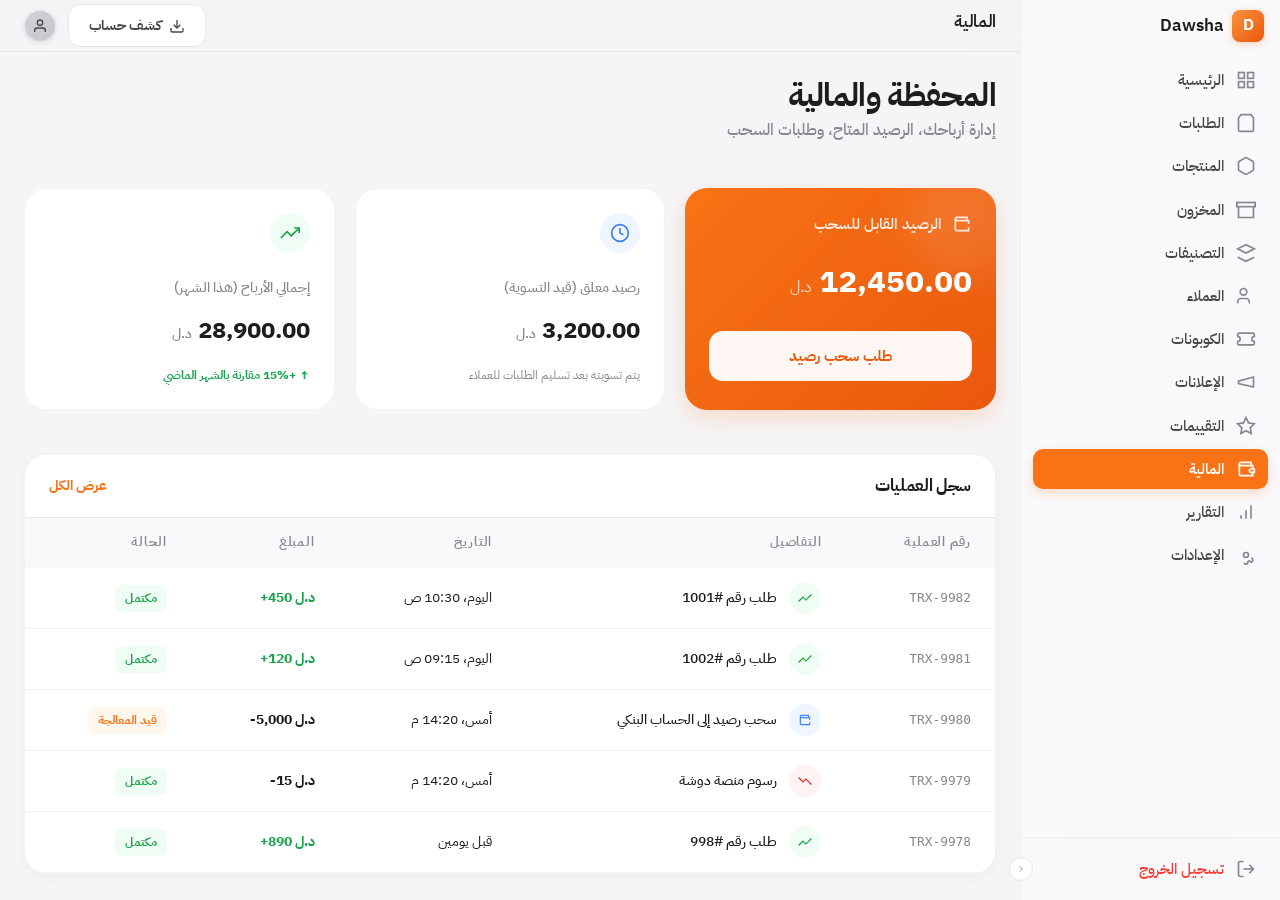
==== public/dashbord/financials.html @ c829930f "AA" ====
<!DOCTYPE html>
<html lang="ar" dir="rtl">
<head>
  <meta charset="utf-8" /><meta name="viewport" content="width=device-width, initial-scale=1" />
  <title>دوشة | المالية</title>
  <link rel="preconnect" href="https://fonts.googleapis.com" />
  <link rel="preconnect" href="https://fonts.gstatic.com" crossorigin />
  <link href="https://fonts.googleapis.com/css2?family=IBM+Plex+Sans+Arabic:wght@400;500;600;700;900&display=swap" rel="stylesheet" />
  <link rel="stylesheet" href="style.css" />
</head>
<body class="dashboard-body">
<div class="app-layout">
  <aside class="sidebar" id="sidebar">
    <div class="sidebar-header"><div class="sidebar-logo">D</div><span class="sidebar-brand">Dawsha</span></div>
    <nav class="sidebar-nav">
      <a href="index.html" class="nav-item" data-page="index.html"><svg viewBox="0 0 24 24" width="20" height="20" stroke="currentColor" stroke-width="2" fill="none"><rect x="3" y="3" width="7" height="7"></rect><rect x="14" y="3" width="7" height="7"></rect><rect x="14" y="14" width="7" height="7"></rect><rect x="3" y="14" width="7" height="7"></rect></svg><span class="nav-label">الرئيسية</span></a>
      <a href="orders.html" class="nav-item" data-page="orders.html"><svg viewBox="0 0 24 24" width="20" height="20" stroke="currentColor" stroke-width="2" fill="none"><path d="M6 2 3 6v14a2 2 0 0 0 2 2h14a2 2 0 0 0 2-2V6l-3-4Z"></path></svg><span class="nav-label">الطلبات</span></a>
      <a href="products.html" class="nav-item" data-page="products.html"><svg viewBox="0 0 24 24" width="20" height="20" stroke="currentColor" stroke-width="2" fill="none"><path d="M21 8a2 2 0 0 0-1-1.73l-7-4a2 2 0 0 0-2 0l-7 4A2 2 0 0 0 3 8v8a2 2 0 0 0 1 1.73l7 4a2 2 0 0 0 2 0l7-4A2 2 0 0 0 21 16Z"></path></svg><span class="nav-label">المنتجات</span></a>
      <a href="inventory.html" class="nav-item" data-page="inventory.html"><svg viewBox="0 0 24 24" width="20" height="20" stroke="currentColor" stroke-width="2" fill="none"><polyline points="21 8 21 21 3 21 3 8"></polyline><rect x="1" y="3" width="22" height="5"></rect></svg><span class="nav-label">المخزون</span></a>
      <a href="categories.html" class="nav-item" data-page="categories.html"><svg viewBox="0 0 24 24" width="20" height="20" stroke="currentColor" stroke-width="2" fill="none"><polygon points="12 2 2 7 12 12 22 7 12 2"></polygon><polyline points="2 17 12 22 22 17"></polyline></svg><span class="nav-label">التصنيفات</span></a>
      <a href="customers.html" class="nav-item" data-page="customers.html"><svg viewBox="0 0 24 24" width="20" height="20" stroke="currentColor" stroke-width="2" fill="none"><path d="M16 21v-2a4 4 0 0 0-4-4H6a4 4 0 0 0-4 4v2"></path><circle cx="9" cy="7" r="4"></circle></svg><span class="nav-label">العملاء</span></a>
      <a href="coupons.html" class="nav-item" data-page="coupons.html"><svg viewBox="0 0 24 24" width="20" height="20" stroke="currentColor" stroke-width="2" fill="none"><path d="M2 9a3 3 0 0 1 0 6v2a2 2 0 0 0 2 2h16a2 2 0 0 0 2-2v-2a3 3 0 0 1 0-6V7a2 2 0 0 0-2-2H4a2 2 0 0 0-2 2Z"></path></svg><span class="nav-label">الكوبونات</span></a>
      <a href="ads.html" class="nav-item" data-page="ads.html"><svg viewBox="0 0 24 24" width="20" height="20" stroke="currentColor" stroke-width="2" fill="none"><path d="m3 11 18-5v12L3 14v-3z"></path></svg><span class="nav-label">الإعلانات</span></a>
      <a href="reviews.html" class="nav-item" data-page="reviews.html"><svg viewBox="0 0 24 24" width="20" height="20" stroke="currentColor" stroke-width="2" fill="none"><polygon points="12 2 15.09 8.26 22 9.27 17 14.14 18.18 21.02 12 17.77 5.82 21.02 7 14.14 2 9.27 8.91 8.26 12 2"></polygon></svg><span class="nav-label">التقييمات</span></a>
      <a href="financials.html" class="nav-item" data-page="financials.html"><svg viewBox="0 0 24 24" width="20" height="20" stroke="currentColor" stroke-width="2" fill="none"><path d="M20 12V8H6a2 2 0 0 1-2-2c0-1.1.9-2 2-2h12v4"></path><path d="M4 6v12c0 1.1.9 2 2 2h14v-4"></path><path d="M18 12a2 2 0 0 0-2 2c0 1.1.9 2 2 2h4v-4Z"></path></svg><span class="nav-label">المالية</span></a>
      <a href="reports.html" class="nav-item" data-page="reports.html"><svg viewBox="0 0 24 24" width="20" height="20" stroke="currentColor" stroke-width="2" fill="none"><line x1="12" y1="20" x2="12" y2="10"></line><line x1="18" y1="20" x2="18" y2="4"></line><line x1="6" y1="20" x2="6" y2="16"></line></svg><span class="nav-label">التقارير</span></a>
      <a href="settings.html" class="nav-item" data-page="settings.html"><svg viewBox="0 0 24 24" width="20" height="20" stroke="currentColor" stroke-width="2" fill="none"><circle cx="12" cy="12" r="3"></circle><path d="M19.4 15a1.65 1.65 0 0 0 .33 1.82l.06.06a2 2 0 0 1-2.83 2.83l-.06-.06a1.65 1.65 0 0 0-1.82-.33 1.65 1.65 0 0 0-1 1.51V21a2 2 0 0 1-4 0"></path></svg><span class="nav-label">الإعدادات</span></a>
    </nav>
    <div class="sidebar-footer">
      <button class="nav-item" id="logout-btn" style="color:var(--red)"><svg viewBox="0 0 24 24" width="20" height="20" stroke="currentColor" stroke-width="2" fill="none"><path d="M9 21H5a2 2 0 0 1-2-2V5a2 2 0 0 1 2-2h4"></path><polyline points="16 17 21 12 16 7"></polyline><line x1="21" y1="12" x2="9" y2="12"></line></svg><span class="nav-label">تسجيل الخروج</span></button>
      <button class="sidebar-toggle-btn" id="sidebar-toggle"><svg viewBox="0 0 24 24" width="14" height="14" stroke="currentColor" stroke-width="2" fill="none"><path d="m9 18 6-6-6-6"></path></svg></button>
    </div>
  </aside>
  <main class="main-area" id="main-area">
    <header class="toolbar">
      <h2 class="toolbar-title" id="toolbar-title">المالية</h2>
      <div class="toolbar-actions">
        <button class="btn btn-ghost" style="font-size:0.875rem">
          <svg viewBox="0 0 24 24" width="16" height="16" stroke="currentColor" stroke-width="2" fill="none"><path d="M21 15v4a2 2 0 0 1-2 2H5a2 2 0 0 1-2-2v-4"></path><polyline points="7 10 12 15 17 10"></polyline><line x1="12" y1="15" x2="12" y2="3"></line></svg>
          كشف حساب
        </button>
        <div class="user-avatar"><svg viewBox="0 0 24 24" width="16" height="16" stroke="currentColor" stroke-width="2" fill="none"><path d="M20 21v-2a4 4 0 0 0-4-4H8a4 4 0 0 0-4 4v2"></path><circle cx="12" cy="7" r="4"></circle></svg></div>
      </div>
    </header>
    <div class="content-scroll"><div class="content">
      <div class="view active" id="financials-view">
        <div class="page-hdr"><div><h1>المحفظة والمالية</h1><p>إدارة أرباحك، الرصيد المتاح، وطلبات السحب</p></div></div>

        <!-- Wallet Cards -->
        <div class="wallet-cards mt-6">
          <div class="wallet-main-card">
            <div style="display:flex;align-items:center;gap:0.625rem;margin-bottom:1.25rem;color:rgba(255,255,255,0.85);font-weight:600">
              <svg viewBox="0 0 24 24" width="20" height="20" stroke="currentColor" stroke-width="2" fill="none"><path d="M20 12V8H6a2 2 0 0 1-2-2c0-1.1.9-2 2-2h12v4"></path><path d="M4 6v12c0 1.1.9 2 2 2h14v-4"></path></svg>
              الرصيد القابل للسحب
            </div>
            <div style="font-size:2rem;font-weight:900;margin-bottom:1.5rem;position:relative;z-index:1">12,450.00 <span style="font-size:1rem;font-weight:400;opacity:0.75">د.ل</span></div>
            <button style="width:100%;background:rgba(255,255,255,0.95);color:#ea580c;border:none;border-radius:14px;padding:0.875rem;font-weight:700;font-size:0.9375rem;font-family:inherit;cursor:pointer;position:relative;z-index:1">طلب سحب رصيد</button>
          </div>

          <div class="wallet-mini-card">
            <div class="wallet-mini-icon blue"><svg viewBox="0 0 24 24" width="20" height="20" stroke="currentColor" stroke-width="2" fill="none"><circle cx="12" cy="12" r="10"></circle><polyline points="12 6 12 12 16 14"></polyline></svg></div>
            <div class="text-muted text-sm font-medium mt-4">رصيد معلق (قيد التسوية)</div>
            <div style="font-size:1.5rem;font-weight:700;margin-top:0.25rem">3,200.00 <span class="text-sm text-muted font-medium">د.ل</span></div>
            <div class="text-xs text-muted mt-2">يتم تسويته بعد تسليم الطلبات للعملاء</div>
          </div>

          <div class="wallet-mini-card">
            <div class="wallet-mini-icon green"><svg viewBox="0 0 24 24" width="20" height="20" stroke="currentColor" stroke-width="2" fill="none"><polyline points="23 6 13.5 15.5 8.5 10.5 1 18"></polyline><polyline points="17 6 23 6 23 12"></polyline></svg></div>
            <div class="text-muted text-sm font-medium mt-4">إجمالي الأرباح (هذا الشهر)</div>
            <div style="font-size:1.5rem;font-weight:700;margin-top:0.25rem">28,900.00 <span class="text-sm text-muted font-medium">د.ل</span></div>
            <div class="text-xs mt-2" style="color:#16a34a;font-weight:700">↑ +15% مقارنة بالشهر الماضي</div>
          </div>
        </div>

        <!-- Transaction Log -->
        <div class="glass-box no-p overflow-hidden mt-6">
          <div class="table-header-row">
            <h3 class="box-title" style="margin:0">سجل العمليات</h3>
            <a href="#" class="text-link">عرض الكل</a>
          </div>
          <table class="data-table">
            <thead><tr><th>رقم العملية</th><th>التفاصيل</th><th>التاريخ</th><th>المبلغ</th><th>الحالة</th></tr></thead>
            <tbody>
              <tr>
                <td><span style="font-family:monospace;font-size:0.8rem;color:var(--muted)">TRX-9982</span></td>
                <td><div style="display:flex;align-items:center;gap:0.75rem"><div style="width:32px;height:32px;border-radius:50%;background:#f0fdf4;color:#16a34a;display:flex;align-items:center;justify-content:center;flex-shrink:0"><svg viewBox="0 0 24 24" width="14" height="14" stroke="currentColor" stroke-width="2" fill="none"><polyline points="23 6 13.5 15.5 8.5 10.5 1 18"></polyline></svg></div><span class="font-medium">طلب رقم #1001</span></div></td>
                <td class="text-muted text-sm">اليوم، 10:30 ص</td>
                <td class="font-bold" style="color:#16a34a" dir="ltr">+450 د.ل</td>
                <td><span class="status-pill status-completed">مكتمل</span></td>
              </tr>
              <tr>
                <td><span style="font-family:monospace;font-size:0.8rem;color:var(--muted)">TRX-9981</span></td>
                <td><div style="display:flex;align-items:center;gap:0.75rem"><div style="width:32px;height:32px;border-radius:50%;background:#f0fdf4;color:#16a34a;display:flex;align-items:center;justify-content:center;flex-shrink:0"><svg viewBox="0 0 24 24" width="14" height="14" stroke="currentColor" stroke-width="2" fill="none"><polyline points="23 6 13.5 15.5 8.5 10.5 1 18"></polyline></svg></div><span class="font-medium">طلب رقم #1002</span></div></td>
                <td class="text-muted text-sm">اليوم، 09:15 ص</td>
                <td class="font-bold" style="color:#16a34a" dir="ltr">+120 د.ل</td>
                <td><span class="status-pill status-completed">مكتمل</span></td>
              </tr>
              <tr>
                <td><span style="font-family:monospace;font-size:0.8rem;color:var(--muted)">TRX-9980</span></td>
                <td><div style="display:flex;align-items:center;gap:0.75rem"><div style="width:32px;height:32px;border-radius:50%;background:#eff6ff;color:#3b82f6;display:flex;align-items:center;justify-content:center;flex-shrink:0"><svg viewBox="0 0 24 24" width="14" height="14" stroke="currentColor" stroke-width="2" fill="none"><path d="M20 12V8H6a2 2 0 0 1-2-2c0-1.1.9-2 2-2h12v4"></path><path d="M4 6v12c0 1.1.9 2 2 2h14v-4"></path></svg></div><span class="font-medium">سحب رصيد إلى الحساب البنكي</span></div></td>
                <td class="text-muted text-sm">أمس، 14:20 م</td>
                <td class="font-bold" dir="ltr">-5,000 د.ل</td>
                <td><span class="status-pill status-active">قيد المعالجة</span></td>
              </tr>
              <tr>
                <td><span style="font-family:monospace;font-size:0.8rem;color:var(--muted)">TRX-9979</span></td>
                <td><div style="display:flex;align-items:center;gap:0.75rem"><div style="width:32px;height:32px;border-radius:50%;background:#fef2f2;color:#dc2626;display:flex;align-items:center;justify-content:center;flex-shrink:0"><svg viewBox="0 0 24 24" width="14" height="14" stroke="currentColor" stroke-width="2" fill="none"><polyline points="23 18 13.5 8.5 8.5 13.5 1 6"></polyline></svg></div><span class="font-medium">رسوم منصة دوشة</span></div></td>
                <td class="text-muted text-sm">أمس، 14:20 م</td>
                <td class="font-bold" dir="ltr">-15 د.ل</td>
                <td><span class="status-pill status-completed">مكتمل</span></td>
              </tr>
              <tr>
                <td><span style="font-family:monospace;font-size:0.8rem;color:var(--muted)">TRX-9978</span></td>
                <td><div style="display:flex;align-items:center;gap:0.75rem"><div style="width:32px;height:32px;border-radius:50%;background:#f0fdf4;color:#16a34a;display:flex;align-items:center;justify-content:center;flex-shrink:0"><svg viewBox="0 0 24 24" width="14" height="14" stroke="currentColor" stroke-width="2" fill="none"><polyline points="23 6 13.5 15.5 8.5 10.5 1 18"></polyline></svg></div><span class="font-medium">طلب رقم #998</span></div></td>
                <td class="text-muted text-sm">قبل يومين</td>
                <td class="font-bold" style="color:#16a34a" dir="ltr">+890 د.ل</td>
                <td><span class="status-pill status-completed">مكتمل</span></td>
              </tr>
            </tbody>
          </table>
        </div>
      </div>
    </div></div>
  </main>
</div>
<script src="script.js"></script>
</body>
</html>
---- public/dashbord/style.css ----
/* ==========================================================================
   Dawsha Dashboard — Unified Stylesheet
   Exact translation of the original TSX/Tailwind design into plain CSS.
   RTL-first (Arabic), IBM Plex Sans Arabic.
   ========================================================================== */

/* --------------------------------------------------------------------------
   CSS Variables — Brand Tokens
   -------------------------------------------------------------------------- */
:root {
  --bg: #F5F5F7;
  --surface: #FFFFFF;
  --text: #1D1D1F;
  --muted: #86868B;
  --sub: #48484A;
  --border: rgba(0, 0, 0, 0.05);
  --border-gray: #E5E5EA;
  --accent: #F97316;
  --accent-h: #EA580C;
  --accent-light: rgba(249, 115, 22, 0.10);
  --green: #34C759;
  --green-light: rgba(52, 199, 89, 0.12);
  --red: #FF3B30;
  --red-light: rgba(255, 59, 48, 0.10);
  --blue: #007AFF;
  --blue-light: rgba(0, 122, 255, 0.08);
  --purple: #AF52DE;
  --purple-light: rgba(175, 82, 222, 0.08);
  --sidebar-w: 260px;
  --sidebar-col: 70px;
  --header-h: 52px;
  --font: "IBM Plex Sans Arabic", -apple-system, BlinkMacSystemFont, "Segoe UI", sans-serif;
}

/* --------------------------------------------------------------------------
   Reset
   -------------------------------------------------------------------------- */
*,
*::before,
*::after {
  box-sizing: border-box;
}

html {
  scroll-behavior: smooth;
}

body {
  margin: 0;
  font-family: var(--font);
  font-size: 15px;
  line-height: 1.6;
  color: var(--text);
  background: var(--bg);
  -webkit-font-smoothing: antialiased;
  direction: rtl;
}

a {
  color: var(--accent);
  text-decoration: none;
}

a:hover {
  text-decoration: underline;
}

button {
  cursor: pointer;
  font-family: inherit;
}

img {
  max-width: 100%;
  height: auto;
  display: block;
}

h1,
h2,
h3 {
  letter-spacing: -0.02em;
  margin: 0 0 0.4rem;
  line-height: 1.2;
}

p {
  margin: 0 0 0.75rem;
}

/* --------------------------------------------------------------------------
   App Shell
   -------------------------------------------------------------------------- */
.app {
  display: flex;
  height: 100vh;
  overflow: hidden;
}

/* --------------------------------------------------------------------------
   Sidebar
   -------------------------------------------------------------------------- */
.sidebar {
  position: fixed;
  top: 0;
  right: 0;
  bottom: 0;
  width: var(--sidebar-w);
  z-index: 50;
  display: flex;
  flex-direction: column;
  background: rgba(251, 251, 253, 0.82);
  backdrop-filter: blur(20px);
  -webkit-backdrop-filter: blur(20px);
  border-left: 1px solid var(--border);
  transition: width 0.3s cubic-bezier(0.25, 1, 0.5, 1);
}

.sidebar.collapsed {
  width: var(--sidebar-col);
}

/* Sidebar header */
.sidebar-header {
  height: var(--header-h);
  display: flex;
  align-items: center;
  padding: 0 1rem;
  gap: 0.5rem;
  flex-shrink: 0;
}

.sidebar-logo {
  width: 32px;
  height: 32px;
  background: linear-gradient(135deg, #fb923c, #ea580c);
  border-radius: 8px;
  display: grid;
  place-items: center;
  color: #fff;
  font-weight: 700;
  font-size: 1rem;
  flex-shrink: 0;
  box-shadow: 0 2px 8px rgba(249, 115, 22, 0.3);
}

.sidebar-brand {
  font-size: 1.05rem;
  font-weight: 600;
  white-space: nowrap;
  overflow: hidden;
  transition: opacity 0.2s;
}

.sidebar.collapsed .sidebar-brand {
  opacity: 0;
  width: 0;
  pointer-events: none;
}

/* Nav */
.sidebar-nav {
  flex: 1;
  overflow-y: auto;
  padding: 0.5rem 0.75rem;
  display: flex;
  flex-direction: column;
  gap: 0.2rem;
}

.nav-item {
  display: flex;
  align-items: center;
  gap: 0.75rem;
  padding: 0.5rem 0.75rem;
  border-radius: 10px;
  border: none;
  background: none;
  font-size: 0.9375rem;
  font-weight: 500;
  color: var(--sub);
  width: 100%;
  text-align: right;
  transition: background 0.12s, color 0.12s;
  white-space: nowrap;
  cursor: pointer;
}

.nav-item:hover {
  background: rgba(0, 0, 0, 0.05);
  color: var(--text);
}

.nav-item.active {
  background: var(--accent);
  color: #fff;
  box-shadow: 0 4px 12px rgba(249, 115, 22, 0.25);
}

.nav-item svg {
  flex-shrink: 0;
  width: 20px;
  height: 20px;
  color: var(--muted);
}

.nav-item:hover:not(.active) svg {
  color: var(--text);
}

.nav-item.active svg {
  color: #fff;
}

.nav-label {
  overflow: hidden;
  transition: opacity 0.2s;
}

.sidebar.collapsed .nav-label {
  opacity: 0;
  width: 0;
}

/* Sidebar footer */
.sidebar-footer {
  padding: 0.75rem;
  border-top: 1px solid var(--border);
  position: relative;
}

.sidebar-logout {
  display: flex;
  align-items: center;
  gap: 0.75rem;
  padding: 0.5rem 0.75rem;
  border-radius: 10px;
  border: none;
  background: none;
  font-size: 0.9375rem;
  font-weight: 500;
  color: var(--red);
  width: 100%;
  text-align: right;
  transition: background 0.12s;
}

.sidebar-logout:hover {
  background: var(--red-light);
}

.sidebar-toggle {
  position: absolute;
  top: 50%;
  left: -12px;
  transform: translateY(-50%);
  width: 24px;
  height: 24px;
  background: var(--surface);
  border: 1px solid var(--border-gray);
  border-radius: 50%;
  display: flex;
  align-items: center;
  justify-content: center;
  color: var(--muted);
  z-index: 60;
  cursor: pointer;
  transition: color 0.12s;
}

.sidebar-toggle:hover {
  color: var(--text);
}

.sidebar-toggle svg {
  transition: transform 0.3s;
}

.sidebar.collapsed .sidebar-toggle svg {
  transform: rotate(180deg);
}

/* --------------------------------------------------------------------------
   Main area
   -------------------------------------------------------------------------- */
.main {
  flex: 1;
  display: flex;
  flex-direction: column;
  margin-right: var(--sidebar-w);
  height: 100vh;
  transition: margin-right 0.3s cubic-bezier(0.25, 1, 0.5, 1);
  overflow: hidden;
}

.main.collapsed {
  margin-right: var(--sidebar-col);
}

/* --------------------------------------------------------------------------
   Top Toolbar
   -------------------------------------------------------------------------- */
.toolbar {
  height: var(--header-h);
  display: flex;
  align-items: center;
  justify-content: space-between;
  padding: 0 1.5rem;
  background: rgba(245, 245, 247, 0.82);
  backdrop-filter: blur(20px);
  -webkit-backdrop-filter: blur(20px);
  border-bottom: 1px solid var(--border);
  flex-shrink: 0;
}

.toolbar-title {
  font-size: 1.0625rem;
  font-weight: 600;
}

.toolbar-actions {
  display: flex;
  align-items: center;
  gap: 0.75rem;
}

/* Search in toolbar */
.toolbar-search {
  position: relative;
  display: flex;
  align-items: center;
}

.toolbar-search svg {
  position: absolute;
  right: 0.6rem;
  color: var(--muted);
  pointer-events: none;
}

.toolbar-search input {
  width: 200px;
  height: 32px;
  padding: 0 2rem 0 0.75rem;
  background: #E5E5EA;
  border: none;
  border-radius: 8px;
  font-size: 0.8125rem;
  font-family: var(--font);
  color: var(--text);
  outline: none;
  transition: background 0.15s, box-shadow 0.15s;
}

.toolbar-search input:focus {
  background: var(--surface);
  box-shadow: 0 0 0 2px rgba(249, 115, 22, 0.3);
}

.toolbar-icon-btn {
  width: 32px;
  height: 32px;
  display: flex;
  align-items: center;
  justify-content: center;
  border: none;
  background: none;
  border-radius: 8px;
  color: var(--text);
  position: relative;
  transition: background 0.12s;
}

.toolbar-icon-btn:hover {
  background: rgba(0, 0, 0, 0.05);
}

.notif-dot {
  position: absolute;
  top: 6px;
  right: 8px;
  width: 8px;
  height: 8px;
  background: var(--red);
  border-radius: 50%;
  border: 1.5px solid var(--bg);
}

.toolbar-avatar {
  width: 32px;
  height: 32px;
  background: linear-gradient(135deg, #d1d1d6, #c7c7cc);
  border-radius: 50%;
  border: 1px solid rgba(255, 255, 255, 0.5);
  box-shadow: 0 1px 4px rgba(0, 0, 0, 0.1);
  display: flex;
  align-items: center;
  justify-content: center;
  color: var(--sub);
}

/* --------------------------------------------------------------------------
   Page scroll area
   -------------------------------------------------------------------------- */
.page-scroll {
  flex: 1;
  overflow-y: auto;
  padding: 1.5rem;
}

.page-inner {
  max-width: 1200px;
  margin: 0 auto;
  display: flex;
  flex-direction: column;
  gap: 1.25rem;
}

/* --------------------------------------------------------------------------
   View switching (list / add / edit)
   -------------------------------------------------------------------------- */
.view {
  display: none;
}

.view.active {
  display: flex;
  flex-direction: column;
  gap: 1.25rem;
}

/* --------------------------------------------------------------------------
   Page header row
   -------------------------------------------------------------------------- */
.page-hdr {
  display: flex;
  flex-wrap: wrap;
  justify-content: space-between;
  align-items: flex-start;
  gap: 1rem;
}

.page-hdr h1 {
  font-size: clamp(1.6rem, 3vw, 2rem);
  font-weight: 900;
  margin-bottom: 0.25rem;
}

.page-hdr p {
  color: var(--muted);
  font-weight: 500;
  font-size: 1rem;
  margin: 0;
}

.page-hdr-back {
  display: flex;
  align-items: center;
  gap: 1rem;
}

/* --------------------------------------------------------------------------
   Buttons
   -------------------------------------------------------------------------- */
.btn {
  display: inline-flex;
  align-items: center;
  justify-content: center;
  gap: 0.5rem;
  padding: 0.65rem 1.25rem;
  border-radius: 12px;
  border: none;
  font-family: var(--font);
  font-size: 0.875rem;
  font-weight: 700;
  cursor: pointer;
  white-space: nowrap;
  transition: background 0.15s, transform 0.15s, box-shadow 0.15s;
}

.btn:active {
  transform: scale(0.96);
}

.btn-orange {
  background: var(--accent);
  color: #fff;
  border-radius: 20px;
  padding: 1rem 2rem;
  font-size: 0.9375rem;
  font-weight: 900;
  box-shadow: 0 8px 24px rgba(249, 115, 22, 0.2);
}

.btn-orange:hover {
  background: var(--accent-h);
  transform: translateY(-2px);
}

.btn-ghost {
  background: var(--surface);
  color: var(--sub);
  border: 1px solid var(--border-gray);
}

.btn-ghost:hover {
  background: var(--bg);
}

.btn-save {
  background: var(--accent);
  color: #fff;
  border-radius: 12px;
  padding: 0.75rem 2rem;
  font-weight: 900;
  box-shadow: 0 6px 20px rgba(249, 115, 22, 0.25);
}

.btn-save:hover {
  background: var(--accent-h);
  transform: translateY(-1px);
}

.btn-cancel {
  background: none;
  border: none;
  color: var(--muted);
  font-weight: 700;
  padding: 0.75rem 1.5rem;
  border-radius: 12px;
}

.btn-cancel:hover {
  background: rgba(0, 0, 0, 0.05);
}

.btn-back {
  padding: 0.75rem;
  background: var(--surface);
  border: 1px solid var(--border-gray);
  border-radius: 16px;
  color: var(--muted);
  display: flex;
  align-items: center;
  justify-content: center;
  transition: color 0.12s, border-color 0.12s;
}

.btn-back:hover {
  color: var(--accent);
  border-color: rgba(249, 115, 22, 0.3);
}

.btn-dl {
  background: var(--surface);
  color: var(--text);
  border: 1px solid var(--border-gray);
  border-radius: 20px;
  padding: 1rem 2rem;
  font-size: 0.9375rem;
  font-weight: 900;
}

.btn-dl:hover {
  background: var(--bg);
}

/* --------------------------------------------------------------------------
   Metric / Stat cards
   -------------------------------------------------------------------------- */
.metrics-grid {
  display: grid;
  grid-template-columns: repeat(auto-fit, minmax(210px, 1fr));
  gap: 1.25rem;
}

.metric-card {
  background: var(--surface);
  border-radius: 22px;
  padding: 1.25rem;
  border: 1px solid var(--border);
  box-shadow: 0 2px 12px rgba(0, 0, 0, 0.04);
  transition: box-shadow 0.2s;
}

.metric-card:hover {
  box-shadow: 0 4px 16px rgba(0, 0, 0, 0.08);
}

.metric-card-top {
  display: flex;
  justify-content: space-between;
  align-items: flex-start;
  margin-bottom: 0.75rem;
}

.metric-card-label {
  font-size: 0.8125rem;
  font-weight: 600;
  color: var(--muted);
}

.metric-icon {
  width: 32px;
  height: 32px;
  border-radius: 50%;
  display: flex;
  align-items: center;
  justify-content: center;
  transition: transform 0.2s;
}

.metric-card:hover .metric-icon {
  transform: scale(1.1);
}

.icon-orange {
  background: #fff7ed;
  color: #f97316;
}

.icon-blue {
  background: #eff6ff;
  color: #3b82f6;
}

.icon-purple {
  background: #faf5ff;
  color: #a855f7;
}

.icon-red {
  background: #fff1f2;
  color: #ef4444;
}

.icon-green {
  background: rgba(52, 199, 89, 0.1);
  color: #16a34a;
}

.metric-value {
  font-size: 1.625rem;
  font-weight: 600;
  letter-spacing: -0.02em;
  margin-bottom: 0.25rem;
}

.metric-trend {
  display: flex;
  align-items: center;
  gap: 0.375rem;
  font-size: 0.75rem;
}

.trend-up {
  display: inline-flex;
  align-items: center;
  background: var(--green-light);
  color: var(--green);
  font-size: 0.6875rem;
  font-weight: 700;
  padding: 0.2rem 0.4rem;
  border-radius: 4px;
}

.trend-dn {
  display: inline-flex;
  align-items: center;
  background: var(--red-light);
  color: var(--red);
  font-size: 0.6875rem;
  font-weight: 700;
  padding: 0.2rem 0.4rem;
  border-radius: 4px;
}

/* Small stat box (users, categories pages) */
.stats-row {
  display: grid;
  grid-template-columns: repeat(auto-fit, minmax(180px, 1fr));
  gap: 1.25rem;
}

.stat-box {
  background: var(--surface);
  border-radius: 28px;
  padding: 1.25rem;
  border: 1px solid var(--border);
  box-shadow: 0 2px 8px rgba(0, 0, 0, 0.03);
  display: flex;
  align-items: center;
  gap: 1rem;
  transition: border-color 0.15s;
}

.stat-box:hover {
  border-color: rgba(249, 115, 22, 0.25);
}

.stat-box-icon {
  width: 52px;
  height: 52px;
  border-radius: 16px;
  display: flex;
  align-items: center;
  justify-content: center;
  flex-shrink: 0;
}

.stat-box-icon.orange {
  background: #fff7ed;
  color: var(--accent);
}

.stat-box-icon.green {
  background: rgba(52, 199, 89, 0.1);
  color: #16a34a;
}

.stat-box-icon.blue {
  background: var(--blue-light);
  color: var(--blue);
}

.stat-box-icon.purple {
  background: var(--purple-light);
  color: var(--purple);
}

.stat-box-icon.red {
  background: var(--red-light);
  color: var(--red);
}

.stat-box-meta p:first-child {
  font-size: 0.625rem;
  font-weight: 900;
  text-transform: uppercase;
  letter-spacing: 0.08em;
  color: var(--muted);
  margin-bottom: 0.15rem;
}

.stat-box-meta p:last-child {
  font-size: 1.375rem;
  font-weight: 900;
  letter-spacing: -0.02em;
  color: var(--text);
  margin: 0;
}

/* --------------------------------------------------------------------------
   Charts section (CSS-only bar chart)
   -------------------------------------------------------------------------- */
.charts-grid {
  display: grid;
  grid-template-columns: 1fr;
  gap: 1.25rem;
}

@media (min-width: 960px) {
  .charts-grid {
    grid-template-columns: 2fr 1fr;
  }
}

.chart-card {
  background: var(--surface);
  border-radius: 24px;
  padding: 1.5rem;
  border: 1px solid var(--border);
  box-shadow: 0 2px 12px rgba(0, 0, 0, 0.04);
}

.chart-card-hdr {
  display: flex;
  justify-content: space-between;
  align-items: center;
  margin-bottom: 1.25rem;
}

.chart-card-title {
  font-size: 1.0625rem;
  font-weight: 600;
}

.chart-more {
  background: none;
  border: none;
  border-radius: 50%;
  padding: 0.375rem;
  color: var(--muted);
  transition: background 0.12s;
}

.chart-more:hover {
  background: var(--bg);
}

/* Bar chart */
.bar-chart {
  display: flex;
  align-items: flex-end;
  gap: 0.5rem;
  height: 180px;
  padding-top: 1rem;
}

.bar {
  flex: 1;
  border-radius: 6px 6px 0 0;
  background: linear-gradient(to top, var(--accent), #fb923c);
  opacity: 0.85;
  min-height: 8px;
  transition: opacity 0.15s;
}

.bar:hover {
  opacity: 1;
}

.bar.dim {
  background: #E5E5EA;
}

.bar-labels {
  display: flex;
  gap: 0.5rem;
  margin-top: 0.5rem;
}

.bar-label {
  flex: 1;
  text-align: center;
  font-size: 0.6875rem;
  color: var(--muted);
}

/* Donut */
.donut-wrap {
  position: relative;
  width: 150px;
  height: 150px;
  margin: 0 auto 1rem;
}

.donut-svg {
  width: 100%;
  height: 100%;
  transform: rotate(-90deg);
}

.donut-center {
  position: absolute;
  inset: 0;
  display: flex;
  flex-direction: column;
  align-items: center;
  justify-content: center;
}

.donut-center-val {
  font-size: 1.75rem;
  font-weight: 700;
}

.donut-center-lbl {
  font-size: 0.6875rem;
  color: var(--muted);
  margin-top: 0.1rem;
}

.cat-legend {
  display: flex;
  flex-direction: column;
  gap: 0.6rem;
}

.cat-legend-item {
  display: flex;
  justify-content: space-between;
  align-items: center;
  font-size: 0.8125rem;
}

.cat-dot {
  display: inline-block;
  width: 10px;
  height: 10px;
  border-radius: 50%;
  margin-left: 0.5rem;
}

/* --------------------------------------------------------------------------
   Table card
   -------------------------------------------------------------------------- */
.table-card {
  background: var(--surface);
  border-radius: 32px;
  border: 1px solid var(--border);
  box-shadow: 0 4px 20px rgba(0, 0, 0, 0.02);
  overflow: hidden;
}

.table-card-hdr {
  display: flex;
  justify-content: space-between;
  align-items: center;
  padding: 1.25rem 1.5rem;
  border-bottom: 1px solid var(--bg);
}

.table-card-title {
  font-size: 1.0625rem;
  font-weight: 600;
}

.table-card-link {
  font-size: 0.8125rem;
  color: var(--accent);
  font-weight: 700;
  border: none;
  background: none;
  padding: 0.35rem 0.75rem;
  border-radius: 8px;
  transition: background 0.12s;
}

.table-card-link:hover {
  background: var(--accent-light);
}

.table-toolbar {
  display: flex;
  flex-wrap: wrap;
  gap: 1rem;
  align-items: center;
  padding: 1.25rem 1.5rem;
  border-bottom: 1px solid #f5f5f7;
  background: rgba(249, 250, 251, 0.5);
}

.search-wrap {
  position: relative;
  flex: 1;
  min-width: 200px;
  max-width: 380px;
}

.search-wrap svg {
  position: absolute;
  right: 1rem;
  top: 50%;
  transform: translateY(-50%);
  color: var(--muted);
  pointer-events: none;
  transition: color 0.12s;
}

.search-wrap:focus-within svg {
  color: var(--accent);
}

.search-wrap input {
  width: 100%;
  padding: 0.75rem 3rem 0.75rem 1.5rem;
  background: var(--surface);
  border: 1px solid var(--border-gray);
  border-radius: 16px;
  font-size: 0.875rem;
  font-family: var(--font);
  font-weight: 700;
  color: var(--text);
  outline: none;
  transition: border-color 0.15s, box-shadow 0.15s;
}

.search-wrap input:focus {
  border-color: var(--accent);
  box-shadow: 0 0 0 4px var(--accent-light);
}

.filter-btn {
  display: inline-flex;
  align-items: center;
  gap: 0.5rem;
  padding: 0.75rem 1.25rem;
  background: var(--surface);
  border: 1px solid var(--border-gray);
  border-radius: 16px;
  font-size: 0.875rem;
  font-weight: 700;
  color: var(--muted);
  transition: color 0.12s, border-color 0.12s;
}

.filter-btn:hover {
  color: var(--accent);
  border-color: rgba(249, 115, 22, 0.3);
}

/* Tab pills */
.tab-pills {
  display: flex;
  align-items: center;
  padding: 0.375rem;
  background: rgba(0, 0, 0, 0.06);
  border-radius: 12px;
  gap: 0.25rem;
  flex-wrap: wrap;
}

.tab-pill {
  padding: 0.4rem 1rem;
  border-radius: 8px;
  border: none;
  background: none;
  font-size: 0.75rem;
  font-weight: 700;
  font-family: var(--font);
  color: var(--muted);
  cursor: pointer;
  white-space: nowrap;
  transition: background 0.12s, color 0.12s;
}

.tab-pill:hover {
  background: rgba(255, 255, 255, 0.5);
  color: var(--text);
}

.tab-pill.active {
  background: var(--surface);
  color: var(--text);
  box-shadow: 0 1px 4px rgba(0, 0, 0, 0.06);
}

/* Data table */
.data-table {
  width: 100%;
  border-collapse: collapse;
  text-align: right;
  font-size: 0.875rem;
}

.data-table thead tr {
  border-bottom: 1px solid #f5f5f7;
  background: rgba(249, 250, 251, 0.5);
}

.data-table th {
  padding: 1rem 1.5rem;
  font-size: 0.6875rem;
  font-weight: 900;
  text-transform: uppercase;
  letter-spacing: 0.06em;
  color: var(--muted);
  white-space: nowrap;
}

.data-table th.tc {
  text-align: center;
}

.data-table th.tl {
  text-align: left;
}

.data-table tbody tr {
  border-bottom: 1px solid #f9f9f9;
  cursor: pointer;
  transition: background 0.12s;
}

.data-table tbody tr:hover {
  background: rgba(249, 115, 22, 0.04);
}

.data-table td {
  padding: 1rem 1.5rem;
  color: var(--text);
  white-space: nowrap;
}

.data-table td.tc {
  text-align: center;
}

.data-table td.tl {
  text-align: left;
}

/* Name cell */
.cell-name {
  display: flex;
  align-items: center;
  gap: 1rem;
}

.cell-icon {
  width: 40px;
  height: 40px;
  border-radius: 12px;
  background: #fff7ed;
  color: var(--accent);
  display: flex;
  align-items: center;
  justify-content: center;
  flex-shrink: 0;
  transition: background 0.12s, color 0.12s;
}

.data-table tbody tr:hover .cell-icon {
  background: var(--accent);
  color: #fff;
}

.cell-name strong {
  font-weight: 900;
  transition: color 0.12s;
}

.data-table tbody tr:hover .cell-name strong {
  color: var(--accent);
}

.cell-name small {
  font-size: 0.6875rem;
  color: var(--muted);
  font-weight: 700;
  text-transform: uppercase;
  display: block;
}

/* User avatar cell */
.user-cell {
  display: flex;
  align-items: center;
  gap: 1rem;
}

.user-avatar-wrap {
  position: relative;
}

.user-avatar {
  width: 44px;
  height: 44px;
  border-radius: 50%;
  border: 2px solid var(--surface);
  box-shadow: 0 1px 4px rgba(0, 0, 0, 0.08);
  object-fit: cover;
  background: var(--bg);
  transition: transform 0.15s;
}

.data-table tbody tr:hover .user-avatar {
  transform: scale(1.06);
}

.status-dot {
  position: absolute;
  bottom: 0;
  right: 0;
  width: 12px;
  height: 12px;
  border-radius: 50%;
  border: 2px solid var(--surface);
}

.status-dot.active-dot {
  background: var(--green);
}

.status-dot.inactive-dot {
  background: #d1d5db;
}

/* Badges */
.badge {
  display: inline-flex;
  align-items: center;
  gap: 0.375rem;
  padding: 0.25rem 0.75rem;
  border-radius: 999px;
  font-size: 0.625rem;
  font-weight: 900;
}

.badge-green {
  background: rgba(52, 199, 89, 0.12);
  color: #16a34a;
}

.badge-red {
  background: var(--red-light);
  color: #dc2626;
}

.badge-yellow {
  background: rgba(234, 179, 8, 0.12);
  color: #854d0e;
}

.badge-gray {
  background: #f3f4f6;
  color: #4b5563;
}

.badge-blue {
  background: var(--blue-light);
  color: var(--blue);
}

.badge-purple {
  background: var(--purple-light);
  color: #7e22ce;
}

.badge-orange {
  background: var(--accent-light);
  color: var(--accent-h);
}

/* Role / status badges (users page) */
.role-admin {
  background: rgba(175, 82, 222, 0.12);
  color: #7e22ce;
}

.role-store {
  background: var(--blue-light);
  color: #1d4ed8;
}

.role-rep {
  background: var(--accent-light);
  color: var(--accent-h);
}

.role-cust {
  background: #f3f4f6;
  color: #4b5563;
}

/* Region tag */
.region-tag {
  padding: 0.35rem 0.75rem;
  background: #f9fafb;
  border: 1px solid var(--border-gray);
  border-radius: 12px;
  font-size: 0.75rem;
  font-weight: 900;
  color: var(--sub);
}

/* Action icon buttons */
.action-btns {
  display: flex;
  align-items: center;
  justify-content: flex-end;
  gap: 0.5rem;
}

.icon-btn {
  width: 38px;
  height: 38px;
  display: flex;
  align-items: center;
  justify-content: center;
  border: none;
  background: none;
  border-radius: 12px;
  color: var(--muted);
  transition: color 0.12s, background 0.12s;
}

.icon-btn-edit:hover {
  background: #fff7ed;
  color: var(--accent);
}

.icon-btn-del:hover {
  background: var(--red-light);
  color: var(--red);
}

.icon-btn-blue:hover {
  background: var(--blue-light);
  color: var(--blue);
}

.icon-btn-eye:hover {
  background: var(--blue-light);
  color: var(--blue);
}

.icon-btn-print:hover {
  background: var(--blue-light);
  color: var(--blue);
}

/* Table footer / pagination */
.table-footer {
  display: flex;
  flex-wrap: wrap;
  align-items: center;
  justify-content: space-between;
  gap: 1rem;
  padding: 1.25rem 1.5rem;
  background: rgba(249, 250, 251, 0.5);
  border-top: 1px solid #f5f5f7;
  font-size: 0.875rem;
  font-weight: 700;
  color: var(--muted);
}

.pagination {
  display: flex;
  align-items: center;
  gap: 0.5rem;
}

.page-btn {
  display: inline-flex;
  align-items: center;
  gap: 0.4rem;
  padding: 0.4rem 0.9rem;
  background: var(--surface);
  border: 1px solid var(--border-gray);
  border-radius: 10px;
  font-size: 0.8125rem;
  font-weight: 900;
  color: var(--muted);
  transition: color 0.12s, border-color 0.12s;
}

.page-btn:hover {
  color: var(--accent);
  border-color: rgba(249, 115, 22, 0.3);
}

.page-num {
  width: 30px;
  height: 30px;
  display: flex;
  align-items: center;
  justify-content: center;
  border-radius: 8px;
  font-size: 0.75rem;
  font-weight: 900;
  border: none;
  background: none;
  cursor: pointer;
  color: var(--muted);
  transition: background 0.12s, color 0.12s;
}

.page-num:hover {
  background: var(--bg);
}

.page-num.active {
  background: var(--accent);
  color: #fff;
  box-shadow: 0 2px 8px rgba(249, 115, 22, 0.3);
}

/* --------------------------------------------------------------------------
   Form layout (add / edit views)
   -------------------------------------------------------------------------- */
.form-layout {
  display: grid;
  grid-template-columns: 1fr;
  gap: 2rem;
}

@media (min-width: 900px) {
  .form-layout {
    grid-template-columns: 1fr 2fr;
  }
}

.form-preview {
  background: var(--surface);
  border-radius: 32px;
  border: 1px solid var(--border);
  box-shadow: 0 2px 8px rgba(0, 0, 0, 0.03);
  padding: 2rem;
  text-align: center;
}

.form-preview-icon {
  width: 72px;
  height: 72px;
  background: #fff7ed;
  border-radius: 24px;
  display: flex;
  align-items: center;
  justify-content: center;
  color: var(--accent);
  margin: 0 auto 1rem;
}

.form-preview h3 {
  font-size: 1.25rem;
  font-weight: 900;
  margin-bottom: 0.25rem;
}

.form-preview p {
  font-size: 0.875rem;
  color: var(--muted);
  font-weight: 700;
  font-style: italic;
}

.preview-stats {
  display: grid;
  grid-template-columns: 1fr 1fr;
  gap: 0.75rem;
  margin-top: 1.25rem;
}

.preview-stat {
  padding: 0.85rem;
  background: var(--bg);
  border-radius: 16px;
}

.preview-stat.orange {
  background: #fff7ed;
}

.preview-stat p:first-child {
  font-size: 0.625rem;
  font-weight: 900;
  color: var(--muted);
  text-transform: uppercase;
  margin-bottom: 0.2rem;
}

.preview-stat.orange p:first-child {
  color: var(--accent);
}

.preview-stat p:last-child {
  font-size: 1.125rem;
  font-weight: 900;
  margin: 0;
}

.preview-stat.orange p:last-child {
  color: var(--accent);
}

.form-section {
  background: var(--surface);
  border-radius: 32px;
  border: 1px solid var(--border);
  box-shadow: 0 2px 8px rgba(0, 0, 0, 0.03);
  padding: 2rem;
}

.form-section+.form-section {
  margin-top: 1.25rem;
}

.form-section-hdr {
  display: flex;
  align-items: center;
  gap: 0.75rem;
  padding-bottom: 1rem;
  margin-bottom: 1.5rem;
  border-bottom: 1px solid #f5f5f7;
}

.form-section-hdr-icon {
  padding: 0.5rem;
  background: #fff7ed;
  color: var(--accent);
  border-radius: 8px;
  display: flex;
  align-items: center;
  justify-content: center;
}

.form-section-hdr h3 {
  margin: 0;
  font-size: 1rem;
  font-weight: 900;
}

.field-grid {
  display: grid;
  grid-template-columns: 1fr;
  gap: 1.25rem;
}

@media (min-width: 640px) {
  .field-grid {
    grid-template-columns: 1fr 1fr;
  }
}

.field-group {
  display: flex;
  flex-direction: column;
  gap: 0.4rem;
}

.field-group label {
  font-size: 0.8125rem;
  font-weight: 700;
  color: var(--sub);
}

.field-input {
  width: 100%;
  padding: 0.9rem 1.25rem;
  background: var(--bg);
  border: 1px solid transparent;
  border-radius: 16px;
  font-size: 0.9375rem;
  font-family: var(--font);
  font-weight: 700;
  color: var(--text);
  outline: none;
  transition: background 0.15s, border-color 0.15s, box-shadow 0.15s;
  appearance: none;
}

.field-input:focus {
  background: var(--surface);
  border-color: var(--accent);
  box-shadow: 0 0 0 4px var(--accent-light);
}

textarea.field-input {
  resize: vertical;
  min-height: 100px;
}

/* Alert notice (users form) */
.form-alert {
  display: flex;
  align-items: flex-start;
  gap: 0.75rem;
  padding: 1rem;
  background: #fff7ed;
  border: 1px solid #fed7aa;
  border-radius: 12px;
  margin-top: 1rem;
}

.form-alert svg {
  color: var(--accent);
  flex-shrink: 0;
  margin-top: 0.1rem;
}

.form-alert p:first-child {
  font-weight: 700;
  margin-bottom: 0.2rem;
  font-size: 0.875rem;
}

.form-alert p:last-child {
  font-size: 0.75rem;
  color: var(--sub);
  margin: 0;
}

/* Toggle switch */
.toggle-row {
  display: flex;
  justify-content: space-between;
  align-items: center;
  padding: 1rem;
  background: rgba(249, 115, 22, 0.04);
  border: 1px solid #fed7aa;
  border-radius: 20px;
  gap: 1rem;
}

.toggle-row-text p:first-child {
  font-weight: 900;
  font-size: 0.875rem;
  color: #431407;
  margin-bottom: 0.2rem;
}

.toggle-row-text p:last-child {
  font-size: 0.6875rem;
  color: rgba(154, 52, 18, 0.7);
  font-weight: 700;
  margin: 0;
}

.toggle-switch {
  width: 52px;
  height: 30px;
  background: var(--accent);
  border-radius: 999px;
  position: relative;
  cursor: pointer;
  flex-shrink: 0;
}

.toggle-knob {
  position: absolute;
  right: 3px;
  top: 3px;
  width: 24px;
  height: 24px;
  background: #fff;
  border-radius: 50%;
  box-shadow: 0 2px 4px rgba(0, 0, 0, 0.15);
}

/* Feature tags (subscriptions form) */
.feature-tag {
  display: flex;
  justify-content: space-between;
  align-items: center;
  padding: 0.85rem 1rem;
  background: rgba(249, 115, 22, 0.04);
  border: 1px solid rgba(249, 115, 22, 0.15);
  border-radius: 16px;
}

.feature-tag span {
  font-weight: 700;
  font-size: 0.875rem;
  color: var(--text);
}

.feature-tag button {
  background: none;
  border: none;
  color: var(--muted);
  transition: color 0.12s;
}

.feature-tag button:hover {
  color: var(--red);
}

/* --------------------------------------------------------------------------
   Receipt / Invoice detail
   -------------------------------------------------------------------------- */
.invoice-card {
  background: var(--surface);
  border-radius: 32px;
  border: 1px solid var(--border);
  box-shadow: 0 8px 40px rgba(0, 0, 0, 0.04);
  padding: 2.5rem;
  position: relative;
  overflow: hidden;
}

.invoice-top-bar {
  position: absolute;
  top: 0;
  right: 0;
  left: 0;
  height: 4px;
  background: var(--accent);
}

.invoice-hdr {
  display: flex;
  justify-content: space-between;
  align-items: flex-start;
  margin-bottom: 2rem;
}

.invoice-logo {
  width: 64px;
  height: 64px;
  background: var(--accent);
  border-radius: 20px;
  display: flex;
  align-items: center;
  justify-content: center;
  color: #fff;
  font-size: 2rem;
  font-weight: 900;
  margin-bottom: 1rem;
}

.invoice-meta {
  text-align: left;
}

.invoice-meta small {
  font-size: 0.6875rem;
  font-weight: 900;
  text-transform: uppercase;
  letter-spacing: 0.06em;
  color: var(--muted);
  display: block;
}

.invoice-meta .inv-id {
  font-size: 1.75rem;
  font-weight: 900;
  letter-spacing: -0.02em;
}

.invoice-parties {
  display: grid;
  grid-template-columns: 1fr 1fr;
  gap: 2rem;
  padding: 1.5rem 0;
  border-top: 1px solid var(--bg);
  border-bottom: 1px solid var(--bg);
  margin-bottom: 2rem;
}

.invoice-totals {
  display: flex;
  justify-content: flex-end;
  margin-top: 2rem;
}

.totals-box {
  width: 320px;
  padding: 1.5rem;
  background: var(--bg);
  border-radius: 24px;
}

.totals-row {
  display: flex;
  justify-content: space-between;
  font-weight: 700;
  color: var(--muted);
  margin-bottom: 0.75rem;
  font-size: 0.875rem;
}

.totals-final {
  display: flex;
  justify-content: space-between;
  align-items: baseline;
  padding-top: 0.75rem;
  border-top: 1px solid var(--border-gray);
  margin-top: 0.25rem;
}

.totals-final span:first-child {
  font-size: 1rem;
  font-weight: 900;
}

.totals-final span:last-child {
  font-size: 1.375rem;
  font-weight: 900;
  color: var(--accent);
}

/* --------------------------------------------------------------------------
   Login page
   -------------------------------------------------------------------------- */
.login-page {
  min-height: 100vh;
  display: flex;
  align-items: center;
  justify-content: center;
  background: var(--bg);
  padding: 1rem;
  position: relative;
  overflow: hidden;
}

.login-blob1 {
  position: absolute;
  top: -10%;
  left: -5%;
  width: 60%;
  height: 60%;
  border-radius: 50%;
  background: rgba(249, 115, 22, 0.2);
  filter: blur(100px);
  animation: blob-pulse 4s ease-in-out infinite;
}

.login-blob2 {
  position: absolute;
  bottom: -5%;
  right: -5%;
  width: 50%;
  height: 50%;
  border-radius: 50%;
  background: rgba(249, 115, 22, 0.08);
  filter: blur(90px);
}

.login-blob3 {
  position: absolute;
  top: 20%;
  right: 10%;
  width: 30%;
  height: 40%;
  border-radius: 50%;
  background: rgba(0, 122, 255, 0.07);
  filter: blur(90px);
}

@keyframes blob-pulse {

  0%,
  100% {
    transform: scale(1);
  }

  50% {
    transform: scale(1.05);
  }
}

.login-card {
  position: relative;
  z-index: 10;
  width: 100%;
  max-width: 420px;
  background: rgba(255, 255, 255, 0.60);
  backdrop-filter: blur(30px);
  -webkit-backdrop-filter: blur(30px);
  border: 1px solid rgba(255, 255, 255, 0.4);
  border-radius: 44px;
  box-shadow: 0 32px 64px rgba(0, 0, 0, 0.06);
  padding: 2.5rem;
  overflow: hidden;
}

.login-shine {
  position: absolute;
  top: 0;
  left: 0;
  right: 0;
  bottom: 0;
  background: linear-gradient(135deg, rgba(255, 255, 255, 0.2), transparent);
  pointer-events: none;
}

.login-logo-wrap {
  display: flex;
  flex-direction: column;
  align-items: center;
  margin-bottom: 2.5rem;
}

.login-logo {
  width: 80px;
  height: 80px;
  background: linear-gradient(135deg, #FF9500, #FF5E00);
  border-radius: 22px;
  box-shadow: 0 12px 24px rgba(255, 149, 0, 0.3);
  display: flex;
  align-items: center;
  justify-content: center;
  margin-bottom: 1.25rem;
}

.login-logo span {
  font-size: 2.5rem;
  font-weight: 900;
  color: #fff;
}

.login-logo-wrap h1 {
  font-size: 1.625rem;
  font-weight: 700;
  letter-spacing: -0.02em;
  margin-bottom: 0.2rem;
}

.login-logo-wrap p {
  color: var(--muted);
  font-size: 0.9375rem;
  font-weight: 500;
  margin: 0;
}

.login-fields {
  display: flex;
  flex-direction: column;
  gap: 1rem;
  margin-bottom: 1.25rem;
}

.login-field {
  position: relative;
}

.login-field svg {
  position: absolute;
  right: 1rem;
  top: 50%;
  transform: translateY(-50%);
  color: var(--muted);
  transition: color 0.12s;
  pointer-events: none;
}

.login-field:focus-within svg {
  color: #FF9500;
}

.login-input {
  width: 100%;
  height: 54px;
  padding: 0 3rem 0 1rem;
  background: rgba(245, 245, 247, 0.5);
  border: 1px solid transparent;
  border-radius: 18px;
  font-size: 1rem;
  font-family: var(--font);
  font-weight: 500;
  color: var(--text);
  outline: none;
  transition: background 0.15s, border-color 0.15s, box-shadow 0.15s;
}

.login-input:focus {
  background: var(--surface);
  border-color: rgba(255, 149, 0, 0.5);
  box-shadow: 0 0 0 4px rgba(255, 149, 0, 0.1);
}

.login-submit {
  width: 100%;
  height: 54px;
  background: #FF9500;
  color: #fff;
  border: none;
  border-radius: 18px;
  font-size: 1.0625rem;
  font-weight: 700;
  font-family: var(--font);
  box-shadow: 0 8px 20px rgba(255, 149, 0, 0.25);
  display: flex;
  align-items: center;
  justify-content: center;
  gap: 0.5rem;
  cursor: pointer;
  transition: background 0.15s, box-shadow 0.15s, transform 0.12s;
}

.login-submit:hover {
  background: #FF8A00;
  box-shadow: 0 12px 28px rgba(255, 149, 0, 0.35);
}

.login-submit:active {
  transform: scale(0.98);
}

.login-extras {
  display: flex;
  flex-direction: column;
  align-items: center;
  gap: 1rem;
  margin-top: 1.5rem;
}

.login-biometric {
  display: flex;
  align-items: center;
  gap: 0.5rem;
  color: #FF9500;
  font-size: 0.875rem;
  font-weight: 600;
  border: none;
  background: none;
  cursor: pointer;
  transition: opacity 0.12s;
}

.login-biometric:hover {
  opacity: 0.75;
}

.login-divider {
  width: 100%;
  height: 1px;
  background: rgba(29, 29, 31, 0.06);
}

.login-help {
  font-size: 0.875rem;
  font-weight: 500;
  color: var(--muted);
  border: none;
  background: none;
  cursor: pointer;
  transition: color 0.12s;
}

.login-help:hover {
  color: var(--text);
}

.login-version {
  position: relative;
  z-index: 10;
  text-align: center;
  margin-top: 2.5rem;
  font-size: 0.8125rem;
  color: var(--muted);
  font-weight: 500;
}

.login-home-bar {
  position: absolute;
  bottom: 0.5rem;
  left: 50%;
  transform: translateX(-50%);
  width: 128px;
  height: 6px;
  background: rgba(29, 29, 31, 0.1);
  border-radius: 999px;
}

/* --------------------------------------------------------------------------
   Scrollbar
   -------------------------------------------------------------------------- */
::-webkit-scrollbar {
  width: 5px;
  height: 5px;
}

::-webkit-scrollbar-track {
  background: transparent;
}

::-webkit-scrollbar-thumb {
  background: rgba(0, 0, 0, 0.12);
  border-radius: 99px;
}

/* --------------------------------------------------------------------------
   Focus & reduced motion
   -------------------------------------------------------------------------- */
:focus:not(:focus-visible) {
  outline: none;
}

:focus-visible {
  outline: 2px solid var(--accent);
  outline-offset: 2px;
}

@media (prefers-reduced-motion: reduce) {
  html {
    scroll-behavior: auto;
  }

  *,
  *::before,
  *::after {
    transition-duration: 0.01ms !important;
  }
}

/* --------------------------------------------------------------------------
   Responsive
   -------------------------------------------------------------------------- */
@media (max-width: 767px) {
  .sidebar {
    width: var(--sidebar-col);
  }

  .sidebar-brand,
  .nav-label,
  .sidebar-logout .nav-label {
    display: none;
  }

  .main {
    margin-right: var(--sidebar-col);
  }

  .sidebar-toggle {
    display: none;
  }
}

/* ==========================================================================
   CRUD forms — مطابقة تقريبية لصفحات React الأصلية (إضافة / تعديل)
   ========================================================================== */

.form-shell {
  max-width: 80rem;
  margin: 0 auto;
  display: flex;
  flex-direction: column;
  gap: 2rem;
}

.form-top {
  display: flex;
  flex-wrap: wrap;
  align-items: flex-start;
  justify-content: space-between;
  gap: 1rem;
}

.form-top-start {
  display: flex;
  align-items: center;
  gap: 1rem;
}

.form-back {
  width: 3rem;
  height: 3rem;
  display: flex;
  align-items: center;
  justify-content: center;
  background: var(--surface);
  border: 1px solid var(--border-gray);
  border-radius: 1rem;
  color: var(--muted);
  flex-shrink: 0;
  transition: color 0.15s, border-color 0.15s;
}

.form-back:hover {
  color: var(--accent);
  border-color: rgba(249, 115, 22, 0.35);
}

.form-top h1 {
  font-size: clamp(1.5rem, 3vw, 1.85rem);
  font-weight: 900;
  margin: 0 0 0.25rem;
  letter-spacing: -0.02em;
}

.form-top .sub {
  margin: 0;
  font-size: 0.875rem;
  color: var(--muted);
  font-weight: 500;
}

.form-top-actions {
  display: flex;
  align-items: center;
  gap: 0.75rem;
  flex-wrap: wrap;
}

.form-btn-cancel {
  padding: 0.75rem 1.5rem;
  font-size: 0.875rem;
  font-weight: 700;
  color: var(--muted);
  background: none;
  border: none;
  border-radius: 0.75rem;
}

.form-btn-cancel:hover {
  background: rgba(0, 0, 0, 0.05);
}

.form-btn-save {
  display: inline-flex;
  align-items: center;
  gap: 0.5rem;
  padding: 0.75rem 2rem;
  font-size: 0.875rem;
  font-weight: 900;
  color: #fff;
  background: #ea580c;
  border: none;
  border-radius: 0.75rem;
  box-shadow: 0 10px 30px rgba(249, 115, 22, 0.25);
  transition: transform 0.15s, background 0.15s;
}

.form-btn-save:hover {
  background: var(--accent-h);
  transform: translateY(-1px);
}

.form-split {
  display: grid;
  grid-template-columns: 1fr;
  gap: 2rem;
}

@media (min-width: 1024px) {
  .form-split {
    grid-template-columns: 1fr 2fr;
  }
}

.form-card {
  background: var(--surface);
  border-radius: 2rem;
  border: 1px solid var(--border-gray);
  box-shadow: 0 2px 12px rgba(0, 0, 0, 0.04);
  padding: 1.75rem 1.5rem;
}

.form-card--lg {
  padding: 2rem 1.75rem;
  border-radius: 2rem;
}

@media (min-width: 1024px) {
  .form-card--lg {
    padding: 2.5rem;
    border-radius: 2.5rem;
  }
}

.form-card--center {
  text-align: center;
}

.form-avatar-wrap {
  position: relative;
  width: 8rem;
  height: 8rem;
  margin: 0 auto 1rem;
}

.form-avatar-wrap--round .form-avatar-img {
  border-radius: 50%;
}

.form-avatar-img {
  width: 100%;
  height: 100%;
  object-fit: cover;
  border-radius: 1.5rem;
  border: 4px solid #fff;
  box-shadow: 0 8px 24px rgba(0, 0, 0, 0.08);
  background: var(--bg);
}

.form-avatar-badge {
  position: absolute;
  bottom: 0.15rem;
  left: 0.15rem;
  width: 2rem;
  height: 2rem;
  background: var(--accent);
  color: #fff;
  border-radius: 50%;
  display: flex;
  align-items: center;
  justify-content: center;
  border: 2px solid #fff;
  box-shadow: 0 2px 8px rgba(0, 0, 0, 0.12);
}

.form-gradient-hdr {
  position: absolute;
  top: 0;
  right: 0;
  left: 0;
  height: 6rem;
  background: linear-gradient(to bottom, rgba(249, 115, 22, 0.08), transparent);
  pointer-events: none;
  border-radius: 2rem 2rem 0 0;
}

.form-card--hero {
  position: relative;
  overflow: hidden;
}

.form-section-hdr {
  display: flex;
  align-items: center;
  gap: 0.75rem;
  padding-bottom: 1rem;
  margin-bottom: 1.25rem;
  border-bottom: 1px solid var(--bg);
}

.form-section-icon {
  padding: 0.5rem;
  background: #fff7ed;
  color: var(--accent);
  border-radius: 0.5rem;
  display: flex;
}

.form-section-hdr h3 {
  margin: 0;
  font-size: 1.05rem;
  font-weight: 900;
}

.form-fields-2 {
  display: grid;
  grid-template-columns: 1fr;
  gap: 1.25rem;
}

@media (min-width: 640px) {
  .form-fields-2 {
    grid-template-columns: 1fr 1fr;
  }
}

.form-field {
  display: flex;
  flex-direction: column;
  gap: 0.35rem;
}

.form-field label,
.form-lbl {
  font-size: 0.75rem;
  font-weight: 700;
  color: var(--muted);
}

.form-inp,
.form-field select,
.form-field textarea {
  width: 100%;
  padding: 0.85rem 1rem;
  font-size: 0.875rem;
  font-weight: 700;
  font-family: inherit;
  color: var(--text);
  background: #f9fafb;
  border: 1px solid transparent;
  border-radius: 0.85rem;
  outline: none;
  transition: background 0.15s, border-color 0.15s, box-shadow 0.15s;
}

.form-field textarea {
  min-height: 6rem;
  resize: vertical;
}

.form-inp:focus,
.form-field select:focus,
.form-field textarea:focus {
  background: var(--surface);
  border-color: var(--accent);
  box-shadow: 0 0 0 4px var(--accent-light);
}

.form-inp--icon {
  padding-right: 2.75rem;
}

.form-inp-wrap {
  position: relative;
}

.form-inp-wrap svg {
  position: absolute;
  right: 1rem;
  top: 50%;
  transform: translateY(-50%);
  color: #9ca3af;
  pointer-events: none;
}

.form-note {
  margin-top: 1.25rem;
  padding: 1rem;
  background: #fff7ed;
  border: 1px solid #fed7aa;
  border-radius: 0.85rem;
  display: flex;
  gap: 0.75rem;
  align-items: flex-start;
}

.form-note p {
  margin: 0;
  font-size: 0.75rem;
  color: var(--sub);
  line-height: 1.5;
}

.form-note strong {
  display: block;
  font-size: 0.875rem;
  margin-bottom: 0.25rem;
  color: var(--text);
}

.form-toggle-banner {
  padding: 1.5rem;
  background: rgba(249, 115, 22, 0.06);
  border: 1px solid #fed7aa;
  border-radius: 1.75rem;
  display: flex;
  align-items: center;
  justify-content: space-between;
  gap: 1rem;
  flex-wrap: wrap;
}

.form-toggle-banner p {
  margin: 0;
  font-weight: 900;
  font-size: 0.9rem;
  color: #431407;
}

.form-toggle-banner .hint {
  font-size: 0.7rem;
  font-weight: 700;
  color: rgba(154, 52, 18, 0.75);
  margin-top: 0.25rem;
}

.form-switch {
  width: 3.5rem;
  height: 2rem;
  background: var(--accent);
  border-radius: 999px;
  position: relative;
  flex-shrink: 0;
  cursor: pointer;
}

.form-switch::after {
  content: "";
  position: absolute;
  right: 0.2rem;
  top: 0.2rem;
  width: 1.6rem;
  height: 1.6rem;
  background: #fff;
  border-radius: 50%;
  box-shadow: 0 2px 4px rgba(0, 0, 0, 0.12);
}

.form-mini-stats {
  display: grid;
  grid-template-columns: 1fr 1fr;
  gap: 1rem;
  margin-top: 0.5rem;
}

.form-mini-stat {
  padding: 1rem;
  background: #f9fafb;
  border-radius: 1rem;
}

.form-mini-stat span {
  display: block;
  font-size: 0.625rem;
  font-weight: 900;
  text-transform: uppercase;
  color: var(--muted);
}

.form-mini-stat strong {
  font-size: 1.125rem;
  font-weight: 900;
}

.form-icon-tile {
  width: 5rem;
  height: 5rem;
  margin: 0 auto 1.25rem;
  background: #fff7ed;
  border-radius: 1.5rem;
  display: flex;
  align-items: center;
  justify-content: center;
  color: var(--accent);
}

.form-icon-tile--blue {
  background: var(--blue-light);
  color: var(--blue);
}

.form-dashed-upload {
  width: 6rem;
  height: 6rem;
  margin: 0 auto 1rem;
  border: 2px dashed rgba(249, 115, 22, 0.35);
  border-radius: 2rem;
  background: #fff7ed;
  display: flex;
  align-items: center;
  justify-content: center;
  color: var(--accent);
  cursor: pointer;
}

.form-link-orange {
  background: none;
  border: none;
  color: var(--accent);
  font-weight: 900;
  font-size: 0.875rem;
  cursor: pointer;
  text-decoration: underline;
  margin-bottom: 1rem;
}

.form-row-toggles {
  border-top: 1px solid var(--bg);
  padding-top: 1rem;
  margin-top: 0.5rem;
  display: flex;
  flex-direction: column;
  gap: 0.75rem;
}

.form-row-toggle {
  display: flex;
  align-items: center;
  justify-content: space-between;
  padding: 0.75rem;
  background: #f9fafb;
  border-radius: 1rem;
}

.form-row-toggle .t-title {
  font-weight: 900;
  font-size: 0.875rem;
}

.form-row-toggle .t-sub {
  font-size: 0.625rem;
  color: var(--muted);
  font-weight: 700;
}

.form-switch--sm {
  width: 3rem;
  height: 1.5rem;
  background: #d1d5db;
}

.form-switch--sm::after {
  width: 1.15rem;
  height: 1.15rem;
  top: 0.175rem;
  right: 0.175rem;
}

.form-switch--sm.on {
  background: var(--accent);
}

.form-switch--green.on {
  background: var(--green);
}

.stats-cards-row {
  display: grid;
  grid-template-columns: repeat(auto-fit, minmax(200px, 1fr));
  gap: 1rem;
}

.stat-card-users {
  background: var(--surface);
  padding: 1.25rem;
  border-radius: 1.5rem;
  border: 1px solid var(--border-gray);
  box-shadow: 0 2px 8px rgba(0, 0, 0, 0.03);
}

.stat-card-users .top {
  display: flex;
  justify-content: space-between;
  align-items: flex-start;
  margin-bottom: 1rem;
}

.stat-card-users .ic {
  width: 2.5rem;
  height: 2.5rem;
  border-radius: 0.75rem;
  display: flex;
  align-items: center;
  justify-content: center;
}

.stat-card-users .ic.orange {
  background: #fff7ed;
  color: var(--accent);
}

.stat-card-users .ic.blue {
  background: var(--blue-light);
  color: var(--blue);
}

.stat-card-users .ic.purple {
  background: var(--purple-light);
  color: var(--purple);
}

.stat-card-users .ic.red {
  background: var(--red-light);
  color: #dc2626;
}

.stat-card-users .badge-pill {
  font-size: 0.6875rem;
  font-weight: 700;
  padding: 0.2rem 0.5rem;
  border-radius: 0.5rem;
  background: var(--green-light);
  color: #16a34a;
}

.stat-card-users .lbl {
  font-size: 0.875rem;
  color: var(--muted);
  font-weight: 700;
  margin-bottom: 0.25rem;
}

.stat-card-users .val {
  font-size: 1.5rem;
  font-weight: 900;
}

.filter-tabs {
  display: flex;
  flex-wrap: wrap;
  gap: 0.35rem;
  padding: 0.35rem;
  background: rgba(0, 0, 0, 0.04);
  border-radius: 0.75rem;
}

.filter-tabs button {
  padding: 0.5rem 1rem;
  border: none;
  border-radius: 0.5rem;
  font-size: 0.75rem;
  font-weight: 700;
  background: none;
  color: var(--muted);
  cursor: pointer;
}

.filter-tabs button.is-on {
  background: var(--surface);
  color: var(--text);
  box-shadow: 0 1px 3px rgba(0, 0, 0, 0.08);
}

.table-toolbar-inner {
  display: flex;
  flex-wrap: wrap;
  gap: 1rem;
  align-items: center;
  justify-content: space-between;
  padding: 1.25rem 1.5rem;
  border-bottom: 1px solid var(--border-gray);
}

.user-cell {
  display: flex;
  align-items: center;
  gap: 1rem;
}

.user-cell img {
  width: 2.75rem;
  height: 2.75rem;
  border-radius: 50%;
  border: 2px solid #fff;
  box-shadow: 0 1px 4px rgba(0, 0, 0, 0.08);
}

.slug-input-wrap {
  position: relative;
}

.slug-input-wrap .suffix {
  position: absolute;
  left: 1rem;
  top: 50%;
  transform: translateY(-50%);
  font-size: 0.75rem;
  font-weight: 700;
  color: #d1d5db;
  pointer-events: none;
}

/* ==========================================================================
   Merchant Dashboard Extensions
   ========================================================================== */

.merchant-split {
  display: grid;
  grid-template-columns: 1fr;
  gap: 1.5rem;
  align-items: start;
}

@media (min-width: 1024px) {
  .merchant-split {
    grid-template-columns: 340px 1fr;
  }
}

.welcome-header {
  margin-bottom: 2rem;
}

.welcome-header h1 {
  font-size: 1.5rem;
  font-weight: 700;
  color: var(--text);
  margin-bottom: 0.25rem;
}

.welcome-header p {
  color: var(--muted);
  font-size: 0.875rem;
}

.glass-box {
  background: var(--surface);
  border: 1px solid var(--border);
  border-radius: 22px;
  box-shadow: 0 4px 12px rgba(0, 0, 0, 0.03);
}

.glass-box.no-p {
  padding: 0;
}

.box-title {
  display: flex;
  align-items: center;
  gap: 0.75rem;
  font-size: 1.0625rem;
  font-weight: 700;
  margin-bottom: 1rem;
}

.table-header-row {
  display: flex;
  justify-content: space-between;
  align-items: center;
  padding: 1.25rem 1.5rem;
  border-bottom: 1px solid var(--border-gray);
}

.alert-list {
  display: flex;
  flex-direction: column;
  gap: 0.75rem;
}

.alert-item {
  display: flex;
  align-items: start;
  gap: 0.75rem;
  padding: 0.875rem;
  border-radius: 14px;
  border: 1px solid transparent;
}

.alert-dot {
  width: 8px;
  height: 8px;
  border-radius: 50%;
  margin-top: 5px;
  flex-shrink: 0;
}

.alert-title {
  font-size: 0.875rem;
  font-weight: 700;
  margin-bottom: 0.15rem;
}

.alert-desc {
  font-size: 0.75rem;
  opacity: 0.8;
  margin: 0;
}

.merchant-wallet-card {
  background: linear-gradient(135deg, #1d1d1f, #000);
  padding: 1.5rem;
  border-radius: 22px;
  color: #fff;
  display: flex;
  flex-direction: column;
  gap: 1rem;
}

.wallet-label {
  font-size: 0.875rem;
  font-weight: 600;
}

.wallet-amount {
  font-size: 1.875rem;
  font-weight: 700;
}

.wallet-amount small {
  font-size: 0.875rem;
  font-weight: 400;
  color: #a1a1a6;
}

.wallet-btn {
  background: rgba(255, 255, 255, 0.1);
  border: none;
  border-radius: 12px;
  padding: 0.75rem;
  color: #fff;
  font-weight: 600;
  font-size: 0.875rem;
  transition: background 0.2s;
}

.wallet-btn:hover {
  background: rgba(255, 255, 255, 0.15);
}

.status-pill {
  display: inline-flex;
  padding: 0.25rem 0.625rem;
  border-radius: 6px;
  font-size: 0.75rem;
  font-weight: 700;
}

.status-new { background: #eff6ff; color: #3b82f6; }
.status-active { background: #fff7ed; color: #f97316; }
.status-shipped { background: #faf5ff; color: #a855f7; }
.status-completed { background: #f0fdf4; color: #16a34a; }
.status-canceled { background: #fef2f2; color: #ef4444; }

/* ==========================================================================
   Merchant Dashboard — Layout Aliases & Utility Classes
   ========================================================================== */

/* Layout aliases (index.html uses these class names) */
.dashboard-body { margin: 0; overflow: hidden; }

.app-layout {
  display: flex;
  height: 100vh;
  overflow: hidden;
}

.main-area {
  flex: 1;
  display: flex;
  flex-direction: column;
  margin-right: var(--sidebar-w);
  height: 100vh;
  transition: margin-right 0.3s cubic-bezier(0.25, 1, 0.5, 1);
  overflow: hidden;
}

.main-area.collapsed { margin-right: var(--sidebar-col); }

.content-scroll {
  flex: 1;
  overflow-y: auto;
  padding: 1.5rem;
}

.content {
  max-width: 1200px;
  margin: 0 auto;
}

/* Sidebar toggle button */
.sidebar-toggle-btn {
  position: absolute;
  top: 50%;
  left: -12px;
  transform: translateY(-50%);
  width: 24px;
  height: 24px;
  background: var(--surface);
  border: 1px solid var(--border-gray);
  border-radius: 50%;
  display: flex;
  align-items: center;
  justify-content: center;
  color: var(--muted);
  z-index: 60;
  cursor: pointer;
  transition: color 0.12s;
}
.sidebar-toggle-btn:hover { color: var(--text); }
.sidebar.collapsed .sidebar-toggle-btn svg { transform: rotate(180deg); }

/* logout nav item */
.nav-item.text-danger,
.nav-item#logout-btn {
  color: var(--red);
}
.nav-item.text-danger:hover { background: var(--red-light); }

/* Toolbar components */
.search-box {
  position: relative;
  display: flex;
  align-items: center;
}
.search-box svg {
  position: absolute;
  right: 0.6rem;
  color: var(--muted);
  pointer-events: none;
}
.search-box input {
  width: 200px;
  height: 32px;
  padding: 0 2rem 0 0.75rem;
  background: #E5E5EA;
  border: none;
  border-radius: 8px;
  font-size: 0.8125rem;
  font-family: var(--font);
  color: var(--text);
  outline: none;
  transition: background 0.15s, box-shadow 0.15s;
}
.search-box input:focus {
  background: var(--surface);
  box-shadow: 0 0 0 2px rgba(249, 115, 22, 0.3);
}

.icon-btn {
  width: 32px;
  height: 32px;
  display: flex;
  align-items: center;
  justify-content: center;
  border: none;
  background: none;
  border-radius: 8px;
  color: var(--text);
  position: relative;
  transition: background 0.12s;
}
.icon-btn:hover { background: rgba(0,0,0,0.05); }

.user-avatar {
  width: 32px;
  height: 32px;
  background: linear-gradient(135deg, #d1d1d6, #c7c7cc);
  border-radius: 50%;
  border: 1px solid rgba(255,255,255,0.5);
  box-shadow: 0 1px 4px rgba(0,0,0,0.1);
  display: flex;
  align-items: center;
  justify-content: center;
  color: var(--sub);
}

/* Stats grid for merchant home */
.stats-grid {
  display: grid;
  grid-template-columns: repeat(auto-fit, minmax(200px, 1fr));
  gap: 1.25rem;
  margin-bottom: 1.5rem;
}

.stat-card {
  background: var(--surface);
  border: 1px solid var(--border);
  border-radius: 22px;
  padding: 1.25rem;
  box-shadow: 0 2px 12px rgba(0,0,0,0.04);
  display: flex;
  align-items: center;
  gap: 1rem;
  transition: box-shadow 0.2s;
}
.stat-card:hover { box-shadow: 0 4px 16px rgba(0,0,0,0.08); }

.stat-icon {
  width: 48px;
  height: 48px;
  border-radius: 14px;
  display: flex;
  align-items: center;
  justify-content: center;
  flex-shrink: 0;
}
.bg-blue-50 { background: #eff6ff; }
.text-blue-600 { color: #2563eb; }
.bg-yellow-50 { background: #fefce8; }
.text-yellow-600 { color: #ca8a04; }
.bg-green-50 { background: #f0fdf4; }
.text-green-600 { color: #16a34a; }
.bg-orange-50 { background: #fff7ed; }
.text-orange-600 { color: #ea580c; }
.bg-red-50 { background: #fef2f2; }
.text-red-600 { color: #dc2626; }
.bg-gray-100 { background: #f3f4f6; }
.bg-amber-50 { background: #fffbeb; }
.text-amber-500 { color: #f59e0b; }
.text-orange-500 { color: #f97316; }
.text-green-500 { color: #22c55e; }
.text-gray-400 { color: #9ca3af; }
.text-gray-500 { color: #6b7280; }
.text-gray-600 { color: #4b5563; }
.text-gray-700 { color: #374151; }
.text-gray-800 { color: #1f2937; }
.text-gray-900 { color: #111827; }

.stat-info { display: flex; flex-direction: column; gap: 0.25rem; }
.stat-label { font-size: 0.8rem; color: var(--muted); font-weight: 600; }
.stat-row { display: flex; align-items: center; gap: 0.5rem; }
.stat-value { font-size: 1.375rem; font-weight: 700; }
.trend-down {
  display: inline-flex; align-items: center;
  background: var(--red-light); color: var(--red);
  font-size: 0.6875rem; font-weight: 700;
  padding: 0.2rem 0.4rem; border-radius: 4px;
}

/* Merchant main area utilities */
.merchant-sidebar-info { display: flex; flex-direction: column; gap: 1.5rem; }
.merchant-main-table { flex: 1; }

/* glass-box padding helpers */
.glass-box.p-6 { padding: 1.5rem; }
.glass-box.p-8 { padding: 2rem; }

/* text-link */
.text-link { color: var(--accent); font-size: 0.875rem; font-weight: 700; }
.text-link:hover { opacity: 0.8; }

/* data-table */
.data-table {
  width: 100%;
  border-collapse: collapse;
  text-align: right;
}
.data-table thead { background: #f9fafb; border-bottom: 1px solid var(--border-gray); }
.data-table th {
  padding: 0.875rem 1.5rem;
  font-size: 0.8125rem;
  font-weight: 600;
  color: var(--muted);
}
.data-table tbody tr { border-bottom: 1px solid #f3f4f6; transition: background 0.12s; }
.data-table tbody tr:hover { background: #f9fafb; }
.data-table td { padding: 0.875rem 1.5rem; font-size: 0.875rem; }

/* Page toolbar (filter row) */
.table-toolbar {
  display: flex;
  flex-wrap: wrap;
  gap: 1rem;
  align-items: center;
  justify-content: space-between;
}
.table-actions { display: flex; gap: 0.5rem; align-items: center; }

/* Orders grid */
.orders-grid {
  display: grid;
  grid-template-columns: repeat(auto-fill, minmax(280px, 1fr));
  gap: 1.25rem;
  margin-top: 1.5rem;
}
.merchant-order-card {
  background: var(--surface);
  border: 1px solid var(--border);
  border-radius: 22px;
  padding: 1.25rem;
  display: flex;
  flex-direction: column;
  gap: 0.875rem;
  box-shadow: 0 2px 8px rgba(0,0,0,0.04);
}
.order-card-top { display: flex; justify-content: space-between; align-items: center; }
.order-id { font-size: 1.125rem; font-weight: 700; }
.order-meta { font-size: 0.8125rem; color: var(--muted); }
.order-items-list { border-top: 1px solid #f3f4f6; border-bottom: 1px solid #f3f4f6; padding: 0.75rem 0; display: flex; flex-direction: column; gap: 0.5rem; }
.item-row { display: flex; justify-content: space-between; font-size: 0.875rem; }
.order-actions { display: flex; gap: 0.5rem; margin-top: auto; }

/* Products / Inventory utils */
.img-placeholder {
  width: 48px; height: 48px;
  border-radius: 10px;
  display: flex; align-items: center; justify-content: center;
  flex-shrink: 0;
}
.toggle-switch {
  width: 36px; height: 20px;
  background: #d1d5db;
  border-radius: 999px;
  position: relative;
  cursor: pointer;
}
.toggle-switch::after {
  content: '';
  position: absolute;
  width: 16px; height: 16px;
  background: white;
  border-radius: 50%;
  top: 2px; right: 2px;
  transition: transform 0.2s;
}
.toggle-switch.active { background: var(--accent); }
.toggle-switch.active::after { transform: translateX(-16px); }

.table-btns { display: flex; gap: 0.375rem; justify-content: flex-end; }
.icon-btn-sm {
  width: 30px; height: 30px;
  border: none; background: none;
  border-radius: 8px;
  display: flex; align-items: center; justify-content: center;
  color: var(--muted);
  transition: background 0.12s, color 0.12s;
}
.icon-btn-sm:hover { background: #f3f4f6; color: var(--text); }
.icon-btn-sm.text-danger:hover { background: var(--red-light); color: var(--red); }

/* Forms */
.form-grid {
  display: grid;
  grid-template-columns: 1fr 1fr;
  gap: 1.5rem;
}
.form-group { display: flex; flex-direction: column; gap: 0.5rem; }
.form-group.grid-full { grid-column: 1 / -1; }
.form-group.grid-half { grid-column: span 1; }
.form-group label { font-weight: 700; font-size: 0.875rem; color: var(--sub); }
.form-group input,
.form-group select,
.form-group textarea {
  border: 1px solid var(--border-gray);
  border-radius: 14px;
  padding: 0.75rem 1rem;
  font-size: 0.9375rem;
  font-family: var(--font);
  outline: none;
  transition: border-color 0.15s, box-shadow 0.15s;
}
.form-group input:focus,
.form-group select:focus,
.form-group textarea:focus {
  border-color: rgba(249,115,22,0.5);
  box-shadow: 0 0 0 3px rgba(249,115,22,0.1);
}
.upload-zone {
  border: 2px dashed var(--border-gray);
  border-radius: 18px;
  padding: 2.5rem;
  display: flex;
  flex-direction: column;
  align-items: center;
  gap: 0.75rem;
  color: var(--muted);
  cursor: pointer;
  transition: border-color 0.15s, background 0.15s;
}
.upload-zone:hover { border-color: var(--accent); background: #fff7ed; }
.upload-zone p { font-size: 0.875rem; margin: 0; }
.form-footer { display: flex; gap: 1rem; align-items: center; }

/* Qty control */
.qty-control {
  display: flex;
  align-items: center;
  border: 1px solid var(--border-gray);
  border-radius: 10px;
  overflow: hidden;
  width: fit-content;
}
.qty-control button {
  width: 28px; height: 28px;
  border: none;
  background: #f9fafb;
  font-size: 1rem;
  color: var(--sub);
  transition: background 0.12s;
  display: flex; align-items: center; justify-content: center;
}
.qty-control button:hover { background: #f3f4f6; }
.qty-control input {
  width: 48px; text-align: center;
  border: none;
  border-left: 1px solid var(--border-gray);
  border-right: 1px solid var(--border-gray);
  font-family: var(--font);
  font-size: 0.875rem;
  outline: none;
  padding: 0.25rem 0;
}

/* Category accordion */
.cat-row {
  border-bottom: 1px solid #f3f4f6;
}
.cat-row:last-child { border-bottom: none; }
.cat-row-header {
  display: flex;
  align-items: center;
  justify-content: space-between;
  padding: 1rem 1.5rem;
  background: #f9fafb;
  cursor: pointer;
  transition: background 0.12s;
}
.cat-row-header:hover { background: #f3f4f6; }
.cat-row-left { display: flex; align-items: center; gap: 0.875rem; }
.cat-row-icon {
  width: 40px; height: 40px;
  background: #fff7ed; color: var(--accent);
  border-radius: 12px;
  display: flex; align-items: center; justify-content: center;
}
.cat-row-right { display: flex; align-items: center; gap: 0.5rem; }
.cat-subs { padding: 0.5rem 1.5rem 0.5rem 3.5rem; background: var(--surface); }
.sub-row {
  display: flex; justify-content: space-between; align-items: center;
  padding: 0.625rem 0.75rem;
  border-radius: 10px;
  transition: background 0.12s;
}
.sub-row:hover { background: #f9fafb; }
.sub-dot { width: 7px; height: 7px; border-radius: 50%; background: #d1d5db; }
.sub-label { display: flex; align-items: center; gap: 0.75rem; font-size: 0.875rem; font-weight: 600; }

/* Reviews cards */
.review-card {
  background: var(--surface);
  border: 1px solid var(--border);
  border-radius: 22px;
  padding: 1.25rem;
  box-shadow: 0 2px 8px rgba(0,0,0,0.03);
}
.review-card.hidden-review { border-color: #fecaca; background: #fff5f5; }
.review-header { display: flex; justify-content: space-between; align-items: flex-start; margin-bottom: 0.75rem; }
.review-customer { display: flex; align-items: center; gap: 0.75rem; }
.review-avatar {
  width: 40px; height: 40px; border-radius: 50%;
  background: #f3f4f6;
  display: flex; align-items: center; justify-content: center;
  font-weight: 700; font-size: 1rem; color: var(--sub);
}
.stars { display: flex; gap: 2px; }
.star-fill { color: #f59e0b; }
.star-empty { color: #d1d5db; }
.review-comment { font-size: 0.9375rem; line-height: 1.65; margin-bottom: 0.75rem; color: var(--sub); }
.review-footer { display: flex; gap: 0.75rem; padding-top: 0.75rem; border-top: 1px solid #f3f4f6; }

/* Financials wallet cards */
.wallet-cards { display: grid; grid-template-columns: repeat(auto-fit, minmax(220px, 1fr)); gap: 1.25rem; }
.wallet-main-card {
  background: linear-gradient(135deg, #f97316, #ea580c);
  border-radius: 22px; padding: 1.5rem;
  color: #fff;
  box-shadow: 0 8px 24px rgba(249,115,22,0.2);
  position: relative; overflow: hidden;
}
.wallet-main-card::before {
  content: ''; position: absolute;
  width: 120px; height: 120px;
  background: rgba(255,255,255,0.1);
  border-radius: 50%;
  top: -30px; right: -30px;
  filter: blur(20px);
}
.wallet-mini-card {
  background: var(--surface);
  border: 1px solid var(--border);
  border-radius: 22px; padding: 1.5rem;
  display: flex; flex-direction: column; gap: 0.5rem;
}
.wallet-mini-icon {
  width: 40px; height: 40px; border-radius: 50%;
  display: flex; align-items: center; justify-content: center;
}
.wallet-mini-icon.blue { background: #eff6ff; color: #3b82f6; }
.wallet-mini-icon.green { background: #f0fdf4; color: #16a34a; }

/* Reports CSS bar chart */
.bar-chart { display: flex; align-items: flex-end; gap: 0.75rem; height: 200px; padding: 1rem 0.5rem 0; }
.bar-group { display: flex; flex-direction: column; align-items: center; gap: 0.375rem; flex: 1; }
.bar {
  width: 100%; background: var(--accent);
  border-radius: 6px 6px 0 0;
  min-height: 4px;
  transition: opacity 0.2s;
}
.bar:hover { opacity: 0.8; }
.bar-label { font-size: 0.6875rem; color: var(--muted); white-space: nowrap; }

/* Settings section */
.settings-section {
  background: var(--surface);
  border: 1px solid var(--border);
  border-radius: 22px;
  overflow: hidden;
  box-shadow: 0 2px 8px rgba(0,0,0,0.03);
}
.settings-section-header {
  display: flex; align-items: center; gap: 0.875rem;
  padding: 1.5rem;
  border-bottom: 1px solid var(--border-gray);
}
.settings-section-icon {
  width: 40px; height: 40px; border-radius: 12px;
  display: flex; align-items: center; justify-content: center;
}
.settings-section-icon.orange { background: #fff7ed; color: var(--accent); }
.settings-section-icon.blue { background: #eff6ff; color: #3b82f6; }
.settings-body { padding: 1.5rem; }
.settings-footer { padding: 1rem 1.5rem; background: #f9fafb; display: flex; justify-content: flex-end; }
.days-grid { display: flex; flex-direction: column; gap: 1rem; }
.day-row { display: flex; align-items: center; gap: 1.5rem; }
.day-toggle-label { display: flex; align-items: center; gap: 0.75rem; min-width: 120px; }
.day-times { display: flex; align-items: center; gap: 0.75rem; }
.day-times input[type="time"] {
  padding: 0.5rem 0.75rem;
  border: 1px solid var(--border-gray);
  border-radius: 10px;
  font-size: 0.875rem;
}

/* Coupon progress bar */
.coupon-usage { display: flex; flex-direction: column; gap: 0.375rem; }
.usage-bar { width: 96px; height: 6px; background: #f3f4f6; border-radius: 999px; overflow: hidden; }
.usage-fill { height: 100%; background: var(--accent); border-radius: 999px; }

/* Ads performance */
.perf-cell { display: flex; flex-direction: column; gap: 0.25rem; }
.perf-cell .main-val { font-size: 0.875rem; font-weight: 600; color: var(--text); }
.perf-cell .sub-val { font-size: 0.75rem; color: var(--muted); }

/* Spacing helpers */
.mt-2 { margin-top: 0.5rem; }
.mt-4 { margin-top: 1rem; }
.mt-6 { margin-top: 1.5rem; }
.mt-8 { margin-top: 2rem; }
.mb-4 { margin-bottom: 1rem; }
.mb-6 { margin-bottom: 1.5rem; }
.p-6 { padding: 1.5rem; }
.p-8 { padding: 2rem; }
.gap-2 { gap: 0.5rem; }

/* Text helpers */
.font-bold { font-weight: 700; }
.font-medium { font-weight: 500; }
.text-xs { font-size: 0.75rem; }
.text-sm { font-size: 0.875rem; }
.text-muted { color: var(--muted); }
.overflow-hidden { overflow: hidden; }
.w-full { width: 100%; }
.px-3 { padding-left: 0.75rem; padding-right: 0.75rem; }

/* Coupon code badge */
.code-badge {
  font-family: 'Courier New', monospace;
  font-weight: 700;
  background: #f3f4f6;
  padding: 0.25rem 0.625rem;
  border-radius: 6px;
  letter-spacing: 0.05em;
  font-size: 0.875rem;
}

/* Status badges for ads */
.badge-active { display: inline-flex; align-items: center; gap: 0.375rem; padding: 0.25rem 0.625rem; border-radius: 6px; font-size: 0.75rem; font-weight: 700; background: #f0fdf4; color: #16a34a; }
.badge-ended { display: inline-flex; padding: 0.25rem 0.625rem; border-radius: 6px; font-size: 0.75rem; font-weight: 700; background: #f3f4f6; color: #6b7280; }
.badge-scheduled { display: inline-flex; align-items: center; gap: 0.375rem; padding: 0.25rem 0.625rem; border-radius: 6px; font-size: 0.75rem; font-weight: 700; background: #eff6ff; color: #3b82f6; }
.badge-expired { display: inline-flex; padding: 0.25rem 0.625rem; border-radius: 6px; font-size: 0.75rem; font-weight: 700; background: #fef2f2; color: #dc2626; }
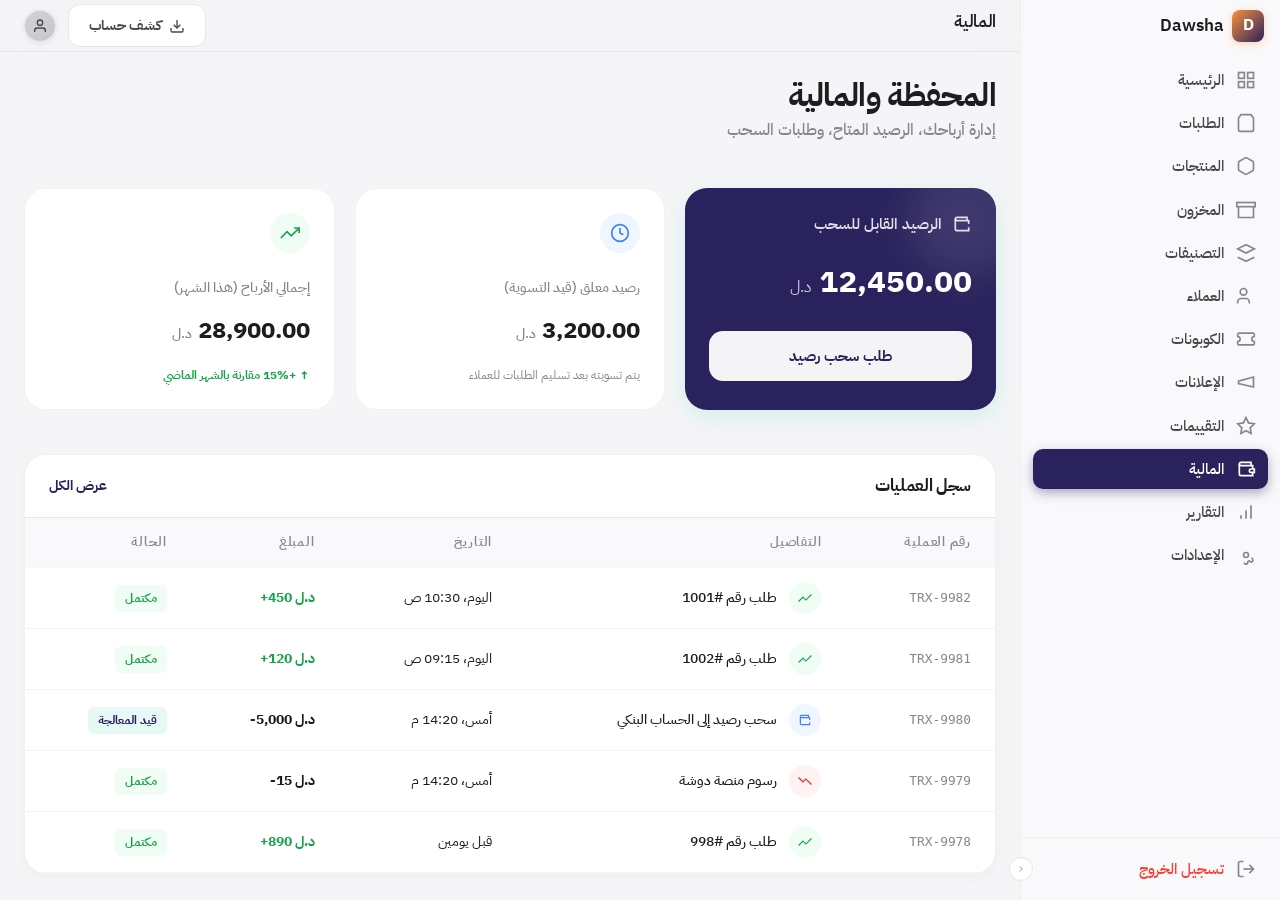
==== commit 162a3021: "ddss" ====
--- a/public/dashbord/financials.html
+++ b/public/dashbord/financials.html
@@ -1,128 +1,166 @@
 <!DOCTYPE html>
 <html lang="ar" dir="rtl">
+
 <head>
-  <meta charset="utf-8" /><meta name="viewport" content="width=device-width, initial-scale=1" />
-  <title>دوشة | المالية</title>
-  <link rel="preconnect" href="https://fonts.googleapis.com" />
-  <link rel="preconnect" href="https://fonts.gstatic.com" crossorigin />
-  <link href="https://fonts.googleapis.com/css2?family=IBM+Plex+Sans+Arabic:wght@400;500;600;700;900&display=swap" rel="stylesheet" />
-  <link rel="stylesheet" href="style.css" />
+    <meta charset="utf-8" />
+    <meta name="viewport" content="width=device-width, initial-scale=1" />
+    <title>دوشة | المالية</title>
+    <link rel="preconnect" href="https://fonts.googleapis.com" />
+    <link rel="preconnect" href="https://fonts.gstatic.com" crossorigin />
+    <link href="https://fonts.googleapis.com/css2?family=IBM+Plex+Sans+Arabic:wght@400;500;600;700;900&display=swap" rel="stylesheet" />
+    <link rel="stylesheet" href="style.css" />
 </head>
+
 <body class="dashboard-body">
-<div class="app-layout">
-  <aside class="sidebar" id="sidebar">
-    <div class="sidebar-header"><div class="sidebar-logo">D</div><span class="sidebar-brand">Dawsha</span></div>
-    <nav class="sidebar-nav">
-      <a href="index.html" class="nav-item" data-page="index.html"><svg viewBox="0 0 24 24" width="20" height="20" stroke="currentColor" stroke-width="2" fill="none"><rect x="3" y="3" width="7" height="7"></rect><rect x="14" y="3" width="7" height="7"></rect><rect x="14" y="14" width="7" height="7"></rect><rect x="3" y="14" width="7" height="7"></rect></svg><span class="nav-label">الرئيسية</span></a>
-      <a href="orders.html" class="nav-item" data-page="orders.html"><svg viewBox="0 0 24 24" width="20" height="20" stroke="currentColor" stroke-width="2" fill="none"><path d="M6 2 3 6v14a2 2 0 0 0 2 2h14a2 2 0 0 0 2-2V6l-3-4Z"></path></svg><span class="nav-label">الطلبات</span></a>
-      <a href="products.html" class="nav-item" data-page="products.html"><svg viewBox="0 0 24 24" width="20" height="20" stroke="currentColor" stroke-width="2" fill="none"><path d="M21 8a2 2 0 0 0-1-1.73l-7-4a2 2 0 0 0-2 0l-7 4A2 2 0 0 0 3 8v8a2 2 0 0 0 1 1.73l7 4a2 2 0 0 0 2 0l7-4A2 2 0 0 0 21 16Z"></path></svg><span class="nav-label">المنتجات</span></a>
-      <a href="inventory.html" class="nav-item" data-page="inventory.html"><svg viewBox="0 0 24 24" width="20" height="20" stroke="currentColor" stroke-width="2" fill="none"><polyline points="21 8 21 21 3 21 3 8"></polyline><rect x="1" y="3" width="22" height="5"></rect></svg><span class="nav-label">المخزون</span></a>
-      <a href="categories.html" class="nav-item" data-page="categories.html"><svg viewBox="0 0 24 24" width="20" height="20" stroke="currentColor" stroke-width="2" fill="none"><polygon points="12 2 2 7 12 12 22 7 12 2"></polygon><polyline points="2 17 12 22 22 17"></polyline></svg><span class="nav-label">التصنيفات</span></a>
-      <a href="customers.html" class="nav-item" data-page="customers.html"><svg viewBox="0 0 24 24" width="20" height="20" stroke="currentColor" stroke-width="2" fill="none"><path d="M16 21v-2a4 4 0 0 0-4-4H6a4 4 0 0 0-4 4v2"></path><circle cx="9" cy="7" r="4"></circle></svg><span class="nav-label">العملاء</span></a>
-      <a href="coupons.html" class="nav-item" data-page="coupons.html"><svg viewBox="0 0 24 24" width="20" height="20" stroke="currentColor" stroke-width="2" fill="none"><path d="M2 9a3 3 0 0 1 0 6v2a2 2 0 0 0 2 2h16a2 2 0 0 0 2-2v-2a3 3 0 0 1 0-6V7a2 2 0 0 0-2-2H4a2 2 0 0 0-2 2Z"></path></svg><span class="nav-label">الكوبونات</span></a>
-      <a href="ads.html" class="nav-item" data-page="ads.html"><svg viewBox="0 0 24 24" width="20" height="20" stroke="currentColor" stroke-width="2" fill="none"><path d="m3 11 18-5v12L3 14v-3z"></path></svg><span class="nav-label">الإعلانات</span></a>
-      <a href="reviews.html" class="nav-item" data-page="reviews.html"><svg viewBox="0 0 24 24" width="20" height="20" stroke="currentColor" stroke-width="2" fill="none"><polygon points="12 2 15.09 8.26 22 9.27 17 14.14 18.18 21.02 12 17.77 5.82 21.02 7 14.14 2 9.27 8.91 8.26 12 2"></polygon></svg><span class="nav-label">التقييمات</span></a>
-      <a href="financials.html" class="nav-item" data-page="financials.html"><svg viewBox="0 0 24 24" width="20" height="20" stroke="currentColor" stroke-width="2" fill="none"><path d="M20 12V8H6a2 2 0 0 1-2-2c0-1.1.9-2 2-2h12v4"></path><path d="M4 6v12c0 1.1.9 2 2 2h14v-4"></path><path d="M18 12a2 2 0 0 0-2 2c0 1.1.9 2 2 2h4v-4Z"></path></svg><span class="nav-label">المالية</span></a>
-      <a href="reports.html" class="nav-item" data-page="reports.html"><svg viewBox="0 0 24 24" width="20" height="20" stroke="currentColor" stroke-width="2" fill="none"><line x1="12" y1="20" x2="12" y2="10"></line><line x1="18" y1="20" x2="18" y2="4"></line><line x1="6" y1="20" x2="6" y2="16"></line></svg><span class="nav-label">التقارير</span></a>
-      <a href="settings.html" class="nav-item" data-page="settings.html"><svg viewBox="0 0 24 24" width="20" height="20" stroke="currentColor" stroke-width="2" fill="none"><circle cx="12" cy="12" r="3"></circle><path d="M19.4 15a1.65 1.65 0 0 0 .33 1.82l.06.06a2 2 0 0 1-2.83 2.83l-.06-.06a1.65 1.65 0 0 0-1.82-.33 1.65 1.65 0 0 0-1 1.51V21a2 2 0 0 1-4 0"></path></svg><span class="nav-label">الإعدادات</span></a>
-    </nav>
-    <div class="sidebar-footer">
-      <button class="nav-item" id="logout-btn" style="color:var(--red)"><svg viewBox="0 0 24 24" width="20" height="20" stroke="currentColor" stroke-width="2" fill="none"><path d="M9 21H5a2 2 0 0 1-2-2V5a2 2 0 0 1 2-2h4"></path><polyline points="16 17 21 12 16 7"></polyline><line x1="21" y1="12" x2="9" y2="12"></line></svg><span class="nav-label">تسجيل الخروج</span></button>
-      <button class="sidebar-toggle-btn" id="sidebar-toggle"><svg viewBox="0 0 24 24" width="14" height="14" stroke="currentColor" stroke-width="2" fill="none"><path d="m9 18 6-6-6-6"></path></svg></button>
-    </div>
-  </aside>
-  <main class="main-area" id="main-area">
-    <header class="toolbar">
-      <h2 class="toolbar-title" id="toolbar-title">المالية</h2>
-      <div class="toolbar-actions">
-        <button class="btn btn-ghost" style="font-size:0.875rem">
+    <div class="app-layout">
+        <aside class="sidebar" id="sidebar">
+            <div class="sidebar-header">
+                <div class="sidebar-logo">D</div><span class="sidebar-brand">Dawsha</span></div>
+            <nav class="sidebar-nav">
+                <a href="index.html" class="nav-item" data-page="index.html"><svg viewBox="0 0 24 24" width="20" height="20" stroke="currentColor" stroke-width="2" fill="none"><rect x="3" y="3" width="7" height="7"></rect><rect x="14" y="3" width="7" height="7"></rect><rect x="14" y="14" width="7" height="7"></rect><rect x="3" y="14" width="7" height="7"></rect></svg><span class="nav-label">الرئيسية</span></a>
+                <a href="orders.html" class="nav-item" data-page="orders.html"><svg viewBox="0 0 24 24" width="20" height="20" stroke="currentColor" stroke-width="2" fill="none"><path d="M6 2 3 6v14a2 2 0 0 0 2 2h14a2 2 0 0 0 2-2V6l-3-4Z"></path></svg><span class="nav-label">الطلبات</span></a>
+                <a href="products.html" class="nav-item" data-page="products.html"><svg viewBox="0 0 24 24" width="20" height="20" stroke="currentColor" stroke-width="2" fill="none"><path d="M21 8a2 2 0 0 0-1-1.73l-7-4a2 2 0 0 0-2 0l-7 4A2 2 0 0 0 3 8v8a2 2 0 0 0 1 1.73l7 4a2 2 0 0 0 2 0l7-4A2 2 0 0 0 21 16Z"></path></svg><span class="nav-label">المنتجات</span></a>
+                <a href="inventory.html" class="nav-item" data-page="inventory.html"><svg viewBox="0 0 24 24" width="20" height="20" stroke="currentColor" stroke-width="2" fill="none"><polyline points="21 8 21 21 3 21 3 8"></polyline><rect x="1" y="3" width="22" height="5"></rect></svg><span class="nav-label">المخزون</span></a>
+                <a href="categories.html" class="nav-item" data-page="categories.html"><svg viewBox="0 0 24 24" width="20" height="20" stroke="currentColor" stroke-width="2" fill="none"><polygon points="12 2 2 7 12 12 22 7 12 2"></polygon><polyline points="2 17 12 22 22 17"></polyline></svg><span class="nav-label">التصنيفات</span></a>
+                <a href="customers.html" class="nav-item" data-page="customers.html"><svg viewBox="0 0 24 24" width="20" height="20" stroke="currentColor" stroke-width="2" fill="none"><path d="M16 21v-2a4 4 0 0 0-4-4H6a4 4 0 0 0-4 4v2"></path><circle cx="9" cy="7" r="4"></circle></svg><span class="nav-label">العملاء</span></a>
+                <a href="coupons.html" class="nav-item" data-page="coupons.html"><svg viewBox="0 0 24 24" width="20" height="20" stroke="currentColor" stroke-width="2" fill="none"><path d="M2 9a3 3 0 0 1 0 6v2a2 2 0 0 0 2 2h16a2 2 0 0 0 2-2v-2a3 3 0 0 1 0-6V7a2 2 0 0 0-2-2H4a2 2 0 0 0-2 2Z"></path></svg><span class="nav-label">الكوبونات</span></a>
+                <a href="ads.html" class="nav-item" data-page="ads.html"><svg viewBox="0 0 24 24" width="20" height="20" stroke="currentColor" stroke-width="2" fill="none"><path d="m3 11 18-5v12L3 14v-3z"></path></svg><span class="nav-label">الإعلانات</span></a>
+                <a href="reviews.html" class="nav-item" data-page="reviews.html"><svg viewBox="0 0 24 24" width="20" height="20" stroke="currentColor" stroke-width="2" fill="none"><polygon points="12 2 15.09 8.26 22 9.27 17 14.14 18.18 21.02 12 17.77 5.82 21.02 7 14.14 2 9.27 8.91 8.26 12 2"></polygon></svg><span class="nav-label">التقييمات</span></a>
+                <a href="financials.html" class="nav-item" data-page="financials.html"><svg viewBox="0 0 24 24" width="20" height="20" stroke="currentColor" stroke-width="2" fill="none"><path d="M20 12V8H6a2 2 0 0 1-2-2c0-1.1.9-2 2-2h12v4"></path><path d="M4 6v12c0 1.1.9 2 2 2h14v-4"></path><path d="M18 12a2 2 0 0 0-2 2c0 1.1.9 2 2 2h4v-4Z"></path></svg><span class="nav-label">المالية</span></a>
+                <a href="reports.html" class="nav-item" data-page="reports.html"><svg viewBox="0 0 24 24" width="20" height="20" stroke="currentColor" stroke-width="2" fill="none"><line x1="12" y1="20" x2="12" y2="10"></line><line x1="18" y1="20" x2="18" y2="4"></line><line x1="6" y1="20" x2="6" y2="16"></line></svg><span class="nav-label">التقارير</span></a>
+                <a href="settings.html" class="nav-item" data-page="settings.html"><svg viewBox="0 0 24 24" width="20" height="20" stroke="currentColor" stroke-width="2" fill="none"><circle cx="12" cy="12" r="3"></circle><path d="M19.4 15a1.65 1.65 0 0 0 .33 1.82l.06.06a2 2 0 0 1-2.83 2.83l-.06-.06a1.65 1.65 0 0 0-1.82-.33 1.65 1.65 0 0 0-1 1.51V21a2 2 0 0 1-4 0"></path></svg><span class="nav-label">الإعدادات</span></a>
+            </nav>
+            <div class="sidebar-footer">
+                <button class="nav-item" id="logout-btn" style="color:var(--red)"><svg viewBox="0 0 24 24" width="20" height="20" stroke="currentColor" stroke-width="2" fill="none"><path d="M9 21H5a2 2 0 0 1-2-2V5a2 2 0 0 1 2-2h4"></path><polyline points="16 17 21 12 16 7"></polyline><line x1="21" y1="12" x2="9" y2="12"></line></svg><span class="nav-label">تسجيل الخروج</span></button>
+                <button class="sidebar-toggle-btn" id="sidebar-toggle"><svg viewBox="0 0 24 24" width="14" height="14" stroke="currentColor" stroke-width="2" fill="none"><path d="m9 18 6-6-6-6"></path></svg></button>
+            </div>
+        </aside>
+        <main class="main-area" id="main-area">
+            <header class="toolbar">
+                <h2 class="toolbar-title" id="toolbar-title">المالية</h2>
+                <div class="toolbar-actions">
+                    <button class="btn btn-ghost" style="font-size:0.875rem">
           <svg viewBox="0 0 24 24" width="16" height="16" stroke="currentColor" stroke-width="2" fill="none"><path d="M21 15v4a2 2 0 0 1-2 2H5a2 2 0 0 1-2-2v-4"></path><polyline points="7 10 12 15 17 10"></polyline><line x1="12" y1="15" x2="12" y2="3"></line></svg>
           كشف حساب
         </button>
-        <div class="user-avatar"><svg viewBox="0 0 24 24" width="16" height="16" stroke="currentColor" stroke-width="2" fill="none"><path d="M20 21v-2a4 4 0 0 0-4-4H8a4 4 0 0 0-4 4v2"></path><circle cx="12" cy="7" r="4"></circle></svg></div>
-      </div>
-    </header>
-    <div class="content-scroll"><div class="content">
-      <div class="view active" id="financials-view">
-        <div class="page-hdr"><div><h1>المحفظة والمالية</h1><p>إدارة أرباحك، الرصيد المتاح، وطلبات السحب</p></div></div>
+                    <div class="user-avatar"><svg viewBox="0 0 24 24" width="16" height="16" stroke="currentColor" stroke-width="2" fill="none"><path d="M20 21v-2a4 4 0 0 0-4-4H8a4 4 0 0 0-4 4v2"></path><circle cx="12" cy="7" r="4"></circle></svg></div>
+                </div>
+            </header>
+            <div class="content-scroll">
+                <div class="content">
+                    <div class="view active" id="financials-view">
+                        <div class="page-hdr">
+                            <div>
+                                <h1>المحفظة والمالية</h1>
+                                <p>إدارة أرباحك، الرصيد المتاح، وطلبات السحب</p>
+                            </div>
+                        </div>
 
-        <!-- Wallet Cards -->
-        <div class="wallet-cards mt-6">
-          <div class="wallet-main-card">
-            <div style="display:flex;align-items:center;gap:0.625rem;margin-bottom:1.25rem;color:rgba(255,255,255,0.85);font-weight:600">
-              <svg viewBox="0 0 24 24" width="20" height="20" stroke="currentColor" stroke-width="2" fill="none"><path d="M20 12V8H6a2 2 0 0 1-2-2c0-1.1.9-2 2-2h12v4"></path><path d="M4 6v12c0 1.1.9 2 2 2h14v-4"></path></svg>
-              الرصيد القابل للسحب
+                        <!-- Wallet Cards -->
+                        <div class="wallet-cards mt-6">
+                            <div class="wallet-main-card">
+                                <div style="display:flex;align-items:center;gap:0.625rem;margin-bottom:1.25rem;color:rgba(255,255,255,0.85);font-weight:600">
+                                    <svg viewBox="0 0 24 24" width="20" height="20" stroke="currentColor" stroke-width="2" fill="none"><path d="M20 12V8H6a2 2 0 0 1-2-2c0-1.1.9-2 2-2h12v4"></path><path d="M4 6v12c0 1.1.9 2 2 2h14v-4"></path></svg> الرصيد
+                                    القابل للسحب
+                                </div>
+                                <div style="font-size:2rem;font-weight:900;margin-bottom:1.5rem;position:relative;z-index:1">12,450.00 <span style="font-size:1rem;font-weight:400;opacity:0.75">د.ل</span></div>
+                                <button style="width:100%;background:rgba(255,255,255,0.95);color:#29225C;border:none;border-radius:14px;padding:0.875rem;font-weight:700;font-size:0.9375rem;font-family:inherit;cursor:pointer;position:relative;z-index:1">طلب سحب رصيد</button>
+                            </div>
+
+                            <div class="wallet-mini-card">
+                                <div class="wallet-mini-icon blue"><svg viewBox="0 0 24 24" width="20" height="20" stroke="currentColor" stroke-width="2" fill="none"><circle cx="12" cy="12" r="10"></circle><polyline points="12 6 12 12 16 14"></polyline></svg></div>
+                                <div class="text-muted text-sm font-medium mt-4">رصيد معلق (قيد التسوية)</div>
+                                <div style="font-size:1.5rem;font-weight:700;margin-top:0.25rem">3,200.00 <span class="text-sm text-muted font-medium">د.ل</span></div>
+                                <div class="text-xs text-muted mt-2">يتم تسويته بعد تسليم الطلبات للعملاء</div>
+                            </div>
+
+                            <div class="wallet-mini-card">
+                                <div class="wallet-mini-icon green"><svg viewBox="0 0 24 24" width="20" height="20" stroke="currentColor" stroke-width="2" fill="none"><polyline points="23 6 13.5 15.5 8.5 10.5 1 18"></polyline><polyline points="17 6 23 6 23 12"></polyline></svg></div>
+                                <div class="text-muted text-sm font-medium mt-4">إجمالي الأرباح (هذا الشهر)</div>
+                                <div style="font-size:1.5rem;font-weight:700;margin-top:0.25rem">28,900.00 <span class="text-sm text-muted font-medium">د.ل</span></div>
+                                <div class="text-xs mt-2" style="color:#16a34a;font-weight:700">↑ +15% مقارنة بالشهر الماضي</div>
+                            </div>
+                        </div>
+
+                        <!-- Transaction Log -->
+                        <div class="glass-box no-p overflow-hidden mt-6">
+                            <div class="table-header-row">
+                                <h3 class="box-title" style="margin:0">سجل العمليات</h3>
+                                <a href="#" class="text-link">عرض الكل</a>
+                            </div>
+                            <table class="data-table">
+                                <thead>
+                                    <tr>
+                                        <th>رقم العملية</th>
+                                        <th>التفاصيل</th>
+                                        <th>التاريخ</th>
+                                        <th>المبلغ</th>
+                                        <th>الحالة</th>
+                                    </tr>
+                                </thead>
+                                <tbody>
+                                    <tr>
+                                        <td><span style="font-family:monospace;font-size:0.8rem;color:var(--muted)">TRX-9982</span></td>
+                                        <td>
+                                            <div style="display:flex;align-items:center;gap:0.75rem">
+                                                <div style="width:32px;height:32px;border-radius:50%;background:#f0fdf4;color:#16a34a;display:flex;align-items:center;justify-content:center;flex-shrink:0"><svg viewBox="0 0 24 24" width="14" height="14" stroke="currentColor" stroke-width="2" fill="none"><polyline points="23 6 13.5 15.5 8.5 10.5 1 18"></polyline></svg></div><span class="font-medium">طلب رقم #1001</span></div>
+                                        </td>
+                                        <td class="text-muted text-sm">اليوم، 10:30 ص</td>
+                                        <td class="font-bold" style="color:#16a34a" dir="ltr">+450 د.ل</td>
+                                        <td><span class="status-pill status-completed">مكتمل</span></td>
+                                    </tr>
+                                    <tr>
+                                        <td><span style="font-family:monospace;font-size:0.8rem;color:var(--muted)">TRX-9981</span></td>
+                                        <td>
+                                            <div style="display:flex;align-items:center;gap:0.75rem">
+                                                <div style="width:32px;height:32px;border-radius:50%;background:#f0fdf4;color:#16a34a;display:flex;align-items:center;justify-content:center;flex-shrink:0"><svg viewBox="0 0 24 24" width="14" height="14" stroke="currentColor" stroke-width="2" fill="none"><polyline points="23 6 13.5 15.5 8.5 10.5 1 18"></polyline></svg></div><span class="font-medium">طلب رقم #1002</span></div>
+                                        </td>
+                                        <td class="text-muted text-sm">اليوم، 09:15 ص</td>
+                                        <td class="font-bold" style="color:#16a34a" dir="ltr">+120 د.ل</td>
+                                        <td><span class="status-pill status-completed">مكتمل</span></td>
+                                    </tr>
+                                    <tr>
+                                        <td><span style="font-family:monospace;font-size:0.8rem;color:var(--muted)">TRX-9980</span></td>
+                                        <td>
+                                            <div style="display:flex;align-items:center;gap:0.75rem">
+                                                <div style="width:32px;height:32px;border-radius:50%;background:#eff6ff;color:#3b82f6;display:flex;align-items:center;justify-content:center;flex-shrink:0"><svg viewBox="0 0 24 24" width="14" height="14" stroke="currentColor" stroke-width="2" fill="none"><path d="M20 12V8H6a2 2 0 0 1-2-2c0-1.1.9-2 2-2h12v4"></path><path d="M4 6v12c0 1.1.9 2 2 2h14v-4"></path></svg></div>
+                                                <span
+                                                    class="font-medium">سحب رصيد إلى الحساب البنكي</span>
+                                            </div>
+                                        </td>
+                                        <td class="text-muted text-sm">أمس، 14:20 م</td>
+                                        <td class="font-bold" dir="ltr">-5,000 د.ل</td>
+                                        <td><span class="status-pill status-active">قيد المعالجة</span></td>
+                                    </tr>
+                                    <tr>
+                                        <td><span style="font-family:monospace;font-size:0.8rem;color:var(--muted)">TRX-9979</span></td>
+                                        <td>
+                                            <div style="display:flex;align-items:center;gap:0.75rem">
+                                                <div style="width:32px;height:32px;border-radius:50%;background:#fef2f2;color:#dc2626;display:flex;align-items:center;justify-content:center;flex-shrink:0"><svg viewBox="0 0 24 24" width="14" height="14" stroke="currentColor" stroke-width="2" fill="none"><polyline points="23 18 13.5 8.5 8.5 13.5 1 6"></polyline></svg></div><span class="font-medium">رسوم منصة دوشة</span></div>
+                                        </td>
+                                        <td class="text-muted text-sm">أمس، 14:20 م</td>
+                                        <td class="font-bold" dir="ltr">-15 د.ل</td>
+                                        <td><span class="status-pill status-completed">مكتمل</span></td>
+                                    </tr>
+                                    <tr>
+                                        <td><span style="font-family:monospace;font-size:0.8rem;color:var(--muted)">TRX-9978</span></td>
+                                        <td>
+                                            <div style="display:flex;align-items:center;gap:0.75rem">
+                                                <div style="width:32px;height:32px;border-radius:50%;background:#f0fdf4;color:#16a34a;display:flex;align-items:center;justify-content:center;flex-shrink:0"><svg viewBox="0 0 24 24" width="14" height="14" stroke="currentColor" stroke-width="2" fill="none"><polyline points="23 6 13.5 15.5 8.5 10.5 1 18"></polyline></svg></div><span class="font-medium">طلب رقم #998</span></div>
+                                        </td>
+                                        <td class="text-muted text-sm">قبل يومين</td>
+                                        <td class="font-bold" style="color:#16a34a" dir="ltr">+890 د.ل</td>
+                                        <td><span class="status-pill status-completed">مكتمل</span></td>
+                                    </tr>
+                                </tbody>
+                            </table>
+                        </div>
+                    </div>
+                </div>
             </div>
-            <div style="font-size:2rem;font-weight:900;margin-bottom:1.5rem;position:relative;z-index:1">12,450.00 <span style="font-size:1rem;font-weight:400;opacity:0.75">د.ل</span></div>
-            <button style="width:100%;background:rgba(255,255,255,0.95);color:#ea580c;border:none;border-radius:14px;padding:0.875rem;font-weight:700;font-size:0.9375rem;font-family:inherit;cursor:pointer;position:relative;z-index:1">طلب سحب رصيد</button>
-          </div>
+        </main>
+    </div>
+    <script src="script.js"></script>
+</body>
 
-          <div class="wallet-mini-card">
-            <div class="wallet-mini-icon blue"><svg viewBox="0 0 24 24" width="20" height="20" stroke="currentColor" stroke-width="2" fill="none"><circle cx="12" cy="12" r="10"></circle><polyline points="12 6 12 12 16 14"></polyline></svg></div>
-            <div class="text-muted text-sm font-medium mt-4">رصيد معلق (قيد التسوية)</div>
-            <div style="font-size:1.5rem;font-weight:700;margin-top:0.25rem">3,200.00 <span class="text-sm text-muted font-medium">د.ل</span></div>
-            <div class="text-xs text-muted mt-2">يتم تسويته بعد تسليم الطلبات للعملاء</div>
-          </div>
-
-          <div class="wallet-mini-card">
-            <div class="wallet-mini-icon green"><svg viewBox="0 0 24 24" width="20" height="20" stroke="currentColor" stroke-width="2" fill="none"><polyline points="23 6 13.5 15.5 8.5 10.5 1 18"></polyline><polyline points="17 6 23 6 23 12"></polyline></svg></div>
-            <div class="text-muted text-sm font-medium mt-4">إجمالي الأرباح (هذا الشهر)</div>
-            <div style="font-size:1.5rem;font-weight:700;margin-top:0.25rem">28,900.00 <span class="text-sm text-muted font-medium">د.ل</span></div>
-            <div class="text-xs mt-2" style="color:#16a34a;font-weight:700">↑ +15% مقارنة بالشهر الماضي</div>
-          </div>
-        </div>
-
-        <!-- Transaction Log -->
-        <div class="glass-box no-p overflow-hidden mt-6">
-          <div class="table-header-row">
-            <h3 class="box-title" style="margin:0">سجل العمليات</h3>
-            <a href="#" class="text-link">عرض الكل</a>
-          </div>
-          <table class="data-table">
-            <thead><tr><th>رقم العملية</th><th>التفاصيل</th><th>التاريخ</th><th>المبلغ</th><th>الحالة</th></tr></thead>
-            <tbody>
-              <tr>
-                <td><span style="font-family:monospace;font-size:0.8rem;color:var(--muted)">TRX-9982</span></td>
-                <td><div style="display:flex;align-items:center;gap:0.75rem"><div style="width:32px;height:32px;border-radius:50%;background:#f0fdf4;color:#16a34a;display:flex;align-items:center;justify-content:center;flex-shrink:0"><svg viewBox="0 0 24 24" width="14" height="14" stroke="currentColor" stroke-width="2" fill="none"><polyline points="23 6 13.5 15.5 8.5 10.5 1 18"></polyline></svg></div><span class="font-medium">طلب رقم #1001</span></div></td>
-                <td class="text-muted text-sm">اليوم، 10:30 ص</td>
-                <td class="font-bold" style="color:#16a34a" dir="ltr">+450 د.ل</td>
-                <td><span class="status-pill status-completed">مكتمل</span></td>
-              </tr>
-              <tr>
-                <td><span style="font-family:monospace;font-size:0.8rem;color:var(--muted)">TRX-9981</span></td>
-                <td><div style="display:flex;align-items:center;gap:0.75rem"><div style="width:32px;height:32px;border-radius:50%;background:#f0fdf4;color:#16a34a;display:flex;align-items:center;justify-content:center;flex-shrink:0"><svg viewBox="0 0 24 24" width="14" height="14" stroke="currentColor" stroke-width="2" fill="none"><polyline points="23 6 13.5 15.5 8.5 10.5 1 18"></polyline></svg></div><span class="font-medium">طلب رقم #1002</span></div></td>
-                <td class="text-muted text-sm">اليوم، 09:15 ص</td>
-                <td class="font-bold" style="color:#16a34a" dir="ltr">+120 د.ل</td>
-                <td><span class="status-pill status-completed">مكتمل</span></td>
-              </tr>
-              <tr>
-                <td><span style="font-family:monospace;font-size:0.8rem;color:var(--muted)">TRX-9980</span></td>
-                <td><div style="display:flex;align-items:center;gap:0.75rem"><div style="width:32px;height:32px;border-radius:50%;background:#eff6ff;color:#3b82f6;display:flex;align-items:center;justify-content:center;flex-shrink:0"><svg viewBox="0 0 24 24" width="14" height="14" stroke="currentColor" stroke-width="2" fill="none"><path d="M20 12V8H6a2 2 0 0 1-2-2c0-1.1.9-2 2-2h12v4"></path><path d="M4 6v12c0 1.1.9 2 2 2h14v-4"></path></svg></div><span class="font-medium">سحب رصيد إلى الحساب البنكي</span></div></td>
-                <td class="text-muted text-sm">أمس، 14:20 م</td>
-                <td class="font-bold" dir="ltr">-5,000 د.ل</td>
-                <td><span class="status-pill status-active">قيد المعالجة</span></td>
-              </tr>
-              <tr>
-                <td><span style="font-family:monospace;font-size:0.8rem;color:var(--muted)">TRX-9979</span></td>
-                <td><div style="display:flex;align-items:center;gap:0.75rem"><div style="width:32px;height:32px;border-radius:50%;background:#fef2f2;color:#dc2626;display:flex;align-items:center;justify-content:center;flex-shrink:0"><svg viewBox="0 0 24 24" width="14" height="14" stroke="currentColor" stroke-width="2" fill="none"><polyline points="23 18 13.5 8.5 8.5 13.5 1 6"></polyline></svg></div><span class="font-medium">رسوم منصة دوشة</span></div></td>
-                <td class="text-muted text-sm">أمس، 14:20 م</td>
-                <td class="font-bold" dir="ltr">-15 د.ل</td>
-                <td><span class="status-pill status-completed">مكتمل</span></td>
-              </tr>
-              <tr>
-                <td><span style="font-family:monospace;font-size:0.8rem;color:var(--muted)">TRX-9978</span></td>
-                <td><div style="display:flex;align-items:center;gap:0.75rem"><div style="width:32px;height:32px;border-radius:50%;background:#f0fdf4;color:#16a34a;display:flex;align-items:center;justify-content:center;flex-shrink:0"><svg viewBox="0 0 24 24" width="14" height="14" stroke="currentColor" stroke-width="2" fill="none"><polyline points="23 6 13.5 15.5 8.5 10.5 1 18"></polyline></svg></div><span class="font-medium">طلب رقم #998</span></div></td>
-                <td class="text-muted text-sm">قبل يومين</td>
-                <td class="font-bold" style="color:#16a34a" dir="ltr">+890 د.ل</td>
-                <td><span class="status-pill status-completed">مكتمل</span></td>
-              </tr>
-            </tbody>
-          </table>
-        </div>
-      </div>
-    </div></div>
-  </main>
-</div>
-<script src="script.js"></script>
-</body>
-</html>
+</html>
--- a/public/dashbord/style.css
+++ b/public/dashbord/style.css
@@ -4,3387 +4,4087 @@
    RTL-first (Arabic), IBM Plex Sans Arabic.
    ========================================================================== */
 
+
 /* --------------------------------------------------------------------------
    CSS Variables — Brand Tokens
    -------------------------------------------------------------------------- */
+
 :root {
-  --bg: #F5F5F7;
-  --surface: #FFFFFF;
-  --text: #1D1D1F;
-  --muted: #86868B;
-  --sub: #48484A;
-  --border: rgba(0, 0, 0, 0.05);
-  --border-gray: #E5E5EA;
-  --accent: #F97316;
-  --accent-h: #EA580C;
-  --accent-light: rgba(249, 115, 22, 0.10);
-  --green: #34C759;
-  --green-light: rgba(52, 199, 89, 0.12);
-  --red: #FF3B30;
-  --red-light: rgba(255, 59, 48, 0.10);
-  --blue: #007AFF;
-  --blue-light: rgba(0, 122, 255, 0.08);
-  --purple: #AF52DE;
-  --purple-light: rgba(175, 82, 222, 0.08);
-  --sidebar-w: 260px;
-  --sidebar-col: 70px;
-  --header-h: 52px;
-  --font: "IBM Plex Sans Arabic", -apple-system, BlinkMacSystemFont, "Segoe UI", sans-serif;
-}
+    --bg: #F5F5F7;
+    --surface: #FFFFFF;
+    --text: #1D1D1F;
+    --muted: #86868B;
+    --sub: #48484A;
+    --border: rgba(0, 0, 0, 0.05);
+    --border-gray: #E5E5EA;
+    --accent: #29225c;
+    --accent-h: #29225C;
+    --accent-light: #1cc6aa30;
+    --green: #34C759;
+    --green-light: rgba(52, 199, 89, 0.12);
+    --red: #FF3B30;
+    --red-light: rgba(255, 59, 48, 0.10);
+    --blue: #007AFF;
+    --blue-light: rgba(0, 122, 255, 0.08);
+    --purple: #AF52DE;
+    --purple-light: rgba(175, 82, 222, 0.08);
+    --sidebar-w: 260px;
+    --sidebar-col: 70px;
+    --header-h: 52px;
+    --font: "IBM Plex Sans Arabic", -apple-system, BlinkMacSystemFont, "Segoe UI", sans-serif;
+}
+
 
 /* --------------------------------------------------------------------------
    Reset
    -------------------------------------------------------------------------- */
+
 *,
 *::before,
 *::after {
-  box-sizing: border-box;
+    box-sizing: border-box;
 }
 
 html {
-  scroll-behavior: smooth;
+    scroll-behavior: smooth;
 }
 
 body {
-  margin: 0;
-  font-family: var(--font);
-  font-size: 15px;
-  line-height: 1.6;
-  color: var(--text);
-  background: var(--bg);
-  -webkit-font-smoothing: antialiased;
-  direction: rtl;
+    margin: 0;
+    font-family: var(--font);
+    font-size: 15px;
+    line-height: 1.6;
+    color: var(--text);
+    background: var(--bg);
+    -webkit-font-smoothing: antialiased;
+    direction: rtl;
 }
 
 a {
-  color: var(--accent);
-  text-decoration: none;
+    color: var(--accent);
+    text-decoration: none;
 }
 
 a:hover {
-  text-decoration: underline;
+    text-decoration: underline;
 }
 
 button {
-  cursor: pointer;
-  font-family: inherit;
+    cursor: pointer;
+    font-family: inherit;
 }
 
 img {
-  max-width: 100%;
-  height: auto;
-  display: block;
+    max-width: 100%;
+    height: auto;
+    display: block;
 }
 
 h1,
 h2,
 h3 {
-  letter-spacing: -0.02em;
-  margin: 0 0 0.4rem;
-  line-height: 1.2;
+    letter-spacing: -0.02em;
+    margin: 0 0 0.4rem;
+    line-height: 1.2;
 }
 
 p {
-  margin: 0 0 0.75rem;
-}
+    margin: 0 0 0.75rem;
+}
+
 
 /* --------------------------------------------------------------------------
    App Shell
    -------------------------------------------------------------------------- */
+
 .app {
-  display: flex;
-  height: 100vh;
-  overflow: hidden;
-}
+    display: flex;
+    height: 100vh;
+    overflow: hidden;
+}
+
 
 /* --------------------------------------------------------------------------
    Sidebar
    -------------------------------------------------------------------------- */
+
 .sidebar {
-  position: fixed;
-  top: 0;
-  right: 0;
-  bottom: 0;
-  width: var(--sidebar-w);
-  z-index: 50;
-  display: flex;
-  flex-direction: column;
-  background: rgba(251, 251, 253, 0.82);
-  backdrop-filter: blur(20px);
-  -webkit-backdrop-filter: blur(20px);
-  border-left: 1px solid var(--border);
-  transition: width 0.3s cubic-bezier(0.25, 1, 0.5, 1);
+    position: fixed;
+    top: 0;
+    right: 0;
+    bottom: 0;
+    width: var(--sidebar-w);
+    z-index: 50;
+    display: flex;
+    flex-direction: column;
+    background: rgba(251, 251, 253, 0.82);
+    backdrop-filter: blur(20px);
+    -webkit-backdrop-filter: blur(20px);
+    border-left: 1px solid var(--border);
+    transition: width 0.3s cubic-bezier(0.25, 1, 0.5, 1);
 }
 
 .sidebar.collapsed {
-  width: var(--sidebar-col);
-}
+    width: var(--sidebar-col);
+}
+
 
 /* Sidebar header */
+
 .sidebar-header {
-  height: var(--header-h);
-  display: flex;
-  align-items: center;
-  padding: 0 1rem;
-  gap: 0.5rem;
-  flex-shrink: 0;
+    height: var(--header-h);
+    display: flex;
+    align-items: center;
+    padding: 0 1rem;
+    gap: 0.5rem;
+    flex-shrink: 0;
 }
 
 .sidebar-logo {
-  width: 32px;
-  height: 32px;
-  background: linear-gradient(135deg, #fb923c, #ea580c);
-  border-radius: 8px;
-  display: grid;
-  place-items: center;
-  color: #fff;
-  font-weight: 700;
-  font-size: 1rem;
-  flex-shrink: 0;
-  box-shadow: 0 2px 8px rgba(249, 115, 22, 0.3);
+    width: 32px;
+    height: 32px;
+    background: linear-gradient(135deg, #fb923c, #29225C);
+    border-radius: 8px;
+    display: grid;
+    place-items: center;
+    color: #fff;
+    font-weight: 700;
+    font-size: 1rem;
+    flex-shrink: 0;
+    box-shadow: 0 2px 8px rgba(249, 115, 22, 0.3);
 }
 
 .sidebar-brand {
-  font-size: 1.05rem;
-  font-weight: 600;
-  white-space: nowrap;
-  overflow: hidden;
-  transition: opacity 0.2s;
+    font-size: 1.05rem;
+    font-weight: 600;
+    white-space: nowrap;
+    overflow: hidden;
+    transition: opacity 0.2s;
 }
 
 .sidebar.collapsed .sidebar-brand {
-  opacity: 0;
-  width: 0;
-  pointer-events: none;
-}
+    opacity: 0;
+    width: 0;
+    pointer-events: none;
+}
+
 
 /* Nav */
+
 .sidebar-nav {
-  flex: 1;
-  overflow-y: auto;
-  padding: 0.5rem 0.75rem;
-  display: flex;
-  flex-direction: column;
-  gap: 0.2rem;
+    flex: 1;
+    overflow-y: auto;
+    padding: 0.5rem 0.75rem;
+    display: flex;
+    flex-direction: column;
+    gap: 0.2rem;
 }
 
 .nav-item {
-  display: flex;
-  align-items: center;
-  gap: 0.75rem;
-  padding: 0.5rem 0.75rem;
-  border-radius: 10px;
-  border: none;
-  background: none;
-  font-size: 0.9375rem;
-  font-weight: 500;
-  color: var(--sub);
-  width: 100%;
-  text-align: right;
-  transition: background 0.12s, color 0.12s;
-  white-space: nowrap;
-  cursor: pointer;
+    display: flex;
+    align-items: center;
+    gap: 0.75rem;
+    padding: 0.5rem 0.75rem;
+    border-radius: 10px;
+    border: none;
+    background: none;
+    font-size: 0.9375rem;
+    font-weight: 500;
+    color: var(--sub);
+    width: 100%;
+    text-align: right;
+    transition: background 0.12s, color 0.12s;
+    white-space: nowrap;
+    cursor: pointer;
 }
 
 .nav-item:hover {
-  background: rgba(0, 0, 0, 0.05);
-  color: var(--text);
+    background: rgba(0, 0, 0, 0.05);
+    color: var(--text);
 }
 
 .nav-item.active {
-  background: var(--accent);
-  color: #fff;
-  box-shadow: 0 4px 12px rgba(249, 115, 22, 0.25);
+    background: var(--accent);
+    color: #fff;
+    box-shadow: 0 4px 12px rgba(41, 34, 92, 0.39);
 }
 
 .nav-item svg {
-  flex-shrink: 0;
-  width: 20px;
-  height: 20px;
-  color: var(--muted);
+    flex-shrink: 0;
+    width: 20px;
+    height: 20px;
+    color: var(--muted);
 }
 
 .nav-item:hover:not(.active) svg {
-  color: var(--text);
+    color: var(--text);
 }
 
 .nav-item.active svg {
-  color: #fff;
+    color: #fff;
 }
 
 .nav-label {
-  overflow: hidden;
-  transition: opacity 0.2s;
+    overflow: hidden;
+    transition: opacity 0.2s;
 }
 
 .sidebar.collapsed .nav-label {
-  opacity: 0;
-  width: 0;
-}
+    opacity: 0;
+    width: 0;
+}
+
 
 /* Sidebar footer */
+
 .sidebar-footer {
-  padding: 0.75rem;
-  border-top: 1px solid var(--border);
-  position: relative;
+    padding: 0.75rem;
+    border-top: 1px solid var(--border);
+    position: relative;
 }
 
 .sidebar-logout {
-  display: flex;
-  align-items: center;
-  gap: 0.75rem;
-  padding: 0.5rem 0.75rem;
-  border-radius: 10px;
-  border: none;
-  background: none;
-  font-size: 0.9375rem;
-  font-weight: 500;
-  color: var(--red);
-  width: 100%;
-  text-align: right;
-  transition: background 0.12s;
+    display: flex;
+    align-items: center;
+    gap: 0.75rem;
+    padding: 0.5rem 0.75rem;
+    border-radius: 10px;
+    border: none;
+    background: none;
+    font-size: 0.9375rem;
+    font-weight: 500;
+    color: var(--red);
+    width: 100%;
+    text-align: right;
+    transition: background 0.12s;
 }
 
 .sidebar-logout:hover {
-  background: var(--red-light);
+    background: var(--red-light);
 }
 
 .sidebar-toggle {
-  position: absolute;
-  top: 50%;
-  left: -12px;
-  transform: translateY(-50%);
-  width: 24px;
-  height: 24px;
-  background: var(--surface);
-  border: 1px solid var(--border-gray);
-  border-radius: 50%;
-  display: flex;
-  align-items: center;
-  justify-content: center;
-  color: var(--muted);
-  z-index: 60;
-  cursor: pointer;
-  transition: color 0.12s;
+    position: absolute;
+    top: 50%;
+    left: -12px;
+    transform: translateY(-50%);
+    width: 24px;
+    height: 24px;
+    background: var(--surface);
+    border: 1px solid var(--border-gray);
+    border-radius: 50%;
+    display: flex;
+    align-items: center;
+    justify-content: center;
+    color: var(--muted);
+    z-index: 60;
+    cursor: pointer;
+    transition: color 0.12s;
 }
 
 .sidebar-toggle:hover {
-  color: var(--text);
+    color: var(--text);
 }
 
 .sidebar-toggle svg {
-  transition: transform 0.3s;
+    transition: transform 0.3s;
 }
 
 .sidebar.collapsed .sidebar-toggle svg {
-  transform: rotate(180deg);
-}
+    transform: rotate(180deg);
+}
+
 
 /* --------------------------------------------------------------------------
    Main area
    -------------------------------------------------------------------------- */
+
 .main {
-  flex: 1;
-  display: flex;
-  flex-direction: column;
-  margin-right: var(--sidebar-w);
-  height: 100vh;
-  transition: margin-right 0.3s cubic-bezier(0.25, 1, 0.5, 1);
-  overflow: hidden;
+    flex: 1;
+    display: flex;
+    flex-direction: column;
+    margin-right: var(--sidebar-w);
+    height: 100vh;
+    transition: margin-right 0.3s cubic-bezier(0.25, 1, 0.5, 1);
+    overflow: hidden;
 }
 
 .main.collapsed {
-  margin-right: var(--sidebar-col);
-}
+    margin-right: var(--sidebar-col);
+}
+
 
 /* --------------------------------------------------------------------------
    Top Toolbar
    -------------------------------------------------------------------------- */
+
 .toolbar {
-  height: var(--header-h);
-  display: flex;
-  align-items: center;
-  justify-content: space-between;
-  padding: 0 1.5rem;
-  background: rgba(245, 245, 247, 0.82);
-  backdrop-filter: blur(20px);
-  -webkit-backdrop-filter: blur(20px);
-  border-bottom: 1px solid var(--border);
-  flex-shrink: 0;
+    height: var(--header-h);
+    display: flex;
+    align-items: center;
+    justify-content: space-between;
+    padding: 0 1.5rem;
+    background: rgba(245, 245, 247, 0.82);
+    backdrop-filter: blur(20px);
+    -webkit-backdrop-filter: blur(20px);
+    border-bottom: 1px solid var(--border);
+    flex-shrink: 0;
 }
 
 .toolbar-title {
-  font-size: 1.0625rem;
-  font-weight: 600;
+    font-size: 1.0625rem;
+    font-weight: 600;
 }
 
 .toolbar-actions {
-  display: flex;
-  align-items: center;
-  gap: 0.75rem;
-}
+    display: flex;
+    align-items: center;
+    gap: 0.75rem;
+}
+
 
 /* Search in toolbar */
+
 .toolbar-search {
-  position: relative;
-  display: flex;
-  align-items: center;
+    position: relative;
+    display: flex;
+    align-items: center;
 }
 
 .toolbar-search svg {
-  position: absolute;
-  right: 0.6rem;
-  color: var(--muted);
-  pointer-events: none;
+    position: absolute;
+    right: 0.6rem;
+    color: var(--muted);
+    pointer-events: none;
 }
 
 .toolbar-search input {
-  width: 200px;
-  height: 32px;
-  padding: 0 2rem 0 0.75rem;
-  background: #E5E5EA;
-  border: none;
-  border-radius: 8px;
-  font-size: 0.8125rem;
-  font-family: var(--font);
-  color: var(--text);
-  outline: none;
-  transition: background 0.15s, box-shadow 0.15s;
+    width: 200px;
+    height: 32px;
+    padding: 0 2rem 0 0.75rem;
+    background: #E5E5EA;
+    border: none;
+    border-radius: 8px;
+    font-size: 0.8125rem;
+    font-family: var(--font);
+    color: var(--text);
+    outline: none;
+    transition: background 0.15s, box-shadow 0.15s;
 }
 
 .toolbar-search input:focus {
-  background: var(--surface);
-  box-shadow: 0 0 0 2px rgba(249, 115, 22, 0.3);
+    background: var(--surface);
+    box-shadow: 0 0 0 2px rgba(249, 115, 22, 0.3);
 }
 
 .toolbar-icon-btn {
-  width: 32px;
-  height: 32px;
-  display: flex;
-  align-items: center;
-  justify-content: center;
-  border: none;
-  background: none;
-  border-radius: 8px;
-  color: var(--text);
-  position: relative;
-  transition: background 0.12s;
+    width: 32px;
+    height: 32px;
+    display: flex;
+    align-items: center;
+    justify-content: center;
+    border: none;
+    background: none;
+    border-radius: 8px;
+    color: var(--text);
+    position: relative;
+    transition: background 0.12s;
 }
 
 .toolbar-icon-btn:hover {
-  background: rgba(0, 0, 0, 0.05);
+    background: rgba(0, 0, 0, 0.05);
 }
 
 .notif-dot {
-  position: absolute;
-  top: 6px;
-  right: 8px;
-  width: 8px;
-  height: 8px;
-  background: var(--red);
-  border-radius: 50%;
-  border: 1.5px solid var(--bg);
+    position: absolute;
+    top: 6px;
+    right: 8px;
+    width: 8px;
+    height: 8px;
+    background: var(--red);
+    border-radius: 50%;
+    border: 1.5px solid var(--bg);
 }
 
 .toolbar-avatar {
-  width: 32px;
-  height: 32px;
-  background: linear-gradient(135deg, #d1d1d6, #c7c7cc);
-  border-radius: 50%;
-  border: 1px solid rgba(255, 255, 255, 0.5);
-  box-shadow: 0 1px 4px rgba(0, 0, 0, 0.1);
-  display: flex;
-  align-items: center;
-  justify-content: center;
-  color: var(--sub);
-}
+    width: 32px;
+    height: 32px;
+    background: linear-gradient(135deg, #d1d1d6, #c7c7cc);
+    border-radius: 50%;
+    border: 1px solid rgba(255, 255, 255, 0.5);
+    box-shadow: 0 1px 4px rgba(0, 0, 0, 0.1);
+    display: flex;
+    align-items: center;
+    justify-content: center;
+    color: var(--sub);
+}
+
 
 /* --------------------------------------------------------------------------
    Page scroll area
    -------------------------------------------------------------------------- */
+
 .page-scroll {
-  flex: 1;
-  overflow-y: auto;
-  padding: 1.5rem;
+    flex: 1;
+    overflow-y: auto;
+    padding: 1.5rem;
 }
 
 .page-inner {
-  max-width: 1200px;
-  margin: 0 auto;
-  display: flex;
-  flex-direction: column;
-  gap: 1.25rem;
-}
+    max-width: 1200px;
+    margin: 0 auto;
+    display: flex;
+    flex-direction: column;
+    gap: 1.25rem;
+}
+
 
 /* --------------------------------------------------------------------------
    View switching (list / add / edit)
    -------------------------------------------------------------------------- */
+
 .view {
-  display: none;
+    display: none;
 }
 
 .view.active {
-  display: flex;
-  flex-direction: column;
-  gap: 1.25rem;
-}
+    display: flex;
+    flex-direction: column;
+    gap: 1.25rem;
+}
+
 
 /* --------------------------------------------------------------------------
    Page header row
    -------------------------------------------------------------------------- */
+
 .page-hdr {
-  display: flex;
-  flex-wrap: wrap;
-  justify-content: space-between;
-  align-items: flex-start;
-  gap: 1rem;
+    display: flex;
+    flex-wrap: wrap;
+    justify-content: space-between;
+    align-items: flex-start;
+    gap: 1rem;
 }
 
 .page-hdr h1 {
-  font-size: clamp(1.6rem, 3vw, 2rem);
-  font-weight: 900;
-  margin-bottom: 0.25rem;
+    font-size: clamp(1.6rem, 3vw, 2rem);
+    font-weight: 900;
+    margin-bottom: 0.25rem;
 }
 
 .page-hdr p {
-  color: var(--muted);
-  font-weight: 500;
-  font-size: 1rem;
-  margin: 0;
+    color: var(--muted);
+    font-weight: 500;
+    font-size: 1rem;
+    margin: 0;
 }
 
 .page-hdr-back {
-  display: flex;
-  align-items: center;
-  gap: 1rem;
-}
+    display: flex;
+    align-items: center;
+    gap: 1rem;
+}
+
 
 /* --------------------------------------------------------------------------
    Buttons
    -------------------------------------------------------------------------- */
+
 .btn {
-  display: inline-flex;
-  align-items: center;
-  justify-content: center;
-  gap: 0.5rem;
-  padding: 0.65rem 1.25rem;
-  border-radius: 12px;
-  border: none;
-  font-family: var(--font);
-  font-size: 0.875rem;
-  font-weight: 700;
-  cursor: pointer;
-  white-space: nowrap;
-  transition: background 0.15s, transform 0.15s, box-shadow 0.15s;
+    display: inline-flex;
+    align-items: center;
+    justify-content: center;
+    gap: 0.5rem;
+    padding: 0.65rem 1.25rem;
+    border-radius: 12px;
+    border: none;
+    font-family: var(--font);
+    font-size: 0.875rem;
+    font-weight: 700;
+    cursor: pointer;
+    white-space: nowrap;
+    transition: background 0.15s, transform 0.15s, box-shadow 0.15s;
 }
 
 .btn:active {
-  transform: scale(0.96);
+    transform: scale(0.96);
 }
 
 .btn-orange {
-  background: var(--accent);
-  color: #fff;
-  border-radius: 20px;
-  padding: 1rem 2rem;
-  font-size: 0.9375rem;
-  font-weight: 900;
-  box-shadow: 0 8px 24px rgba(249, 115, 22, 0.2);
+    background: var(--accent);
+    color: #fff;
+    border-radius: 20px;
+    padding: 1rem 2rem;
+    font-size: 0.9375rem;
+    font-weight: 900;
+    box-shadow: 0 8px 24px rgba(61, 206, 182, 0.17);
 }
 
 .btn-orange:hover {
-  background: var(--accent-h);
-  transform: translateY(-2px);
+    background: var(--accent-h);
+    transform: translateY(-2px);
 }
 
 .btn-ghost {
-  background: var(--surface);
-  color: var(--sub);
-  border: 1px solid var(--border-gray);
+    background: var(--surface);
+    color: var(--sub);
+    border: 1px solid var(--border-gray);
 }
 
 .btn-ghost:hover {
-  background: var(--bg);
+    background: var(--bg);
 }
 
 .btn-save {
-  background: var(--accent);
-  color: #fff;
-  border-radius: 12px;
-  padding: 0.75rem 2rem;
-  font-weight: 900;
-  box-shadow: 0 6px 20px rgba(249, 115, 22, 0.25);
+    background: var(--accent);
+    color: #fff;
+    border-radius: 12px;
+    padding: 0.75rem 2rem;
+    font-weight: 900;
+    box-shadow: 0 6px 20px rgba(249, 115, 22, 0.25);
 }
 
 .btn-save:hover {
-  background: var(--accent-h);
-  transform: translateY(-1px);
+    background: var(--accent-h);
+    transform: translateY(-1px);
 }
 
 .btn-cancel {
-  background: none;
-  border: none;
-  color: var(--muted);
-  font-weight: 700;
-  padding: 0.75rem 1.5rem;
-  border-radius: 12px;
+    background: none;
+    border: none;
+    color: var(--muted);
+    font-weight: 700;
+    padding: 0.75rem 1.5rem;
+    border-radius: 12px;
 }
 
 .btn-cancel:hover {
-  background: rgba(0, 0, 0, 0.05);
+    background: rgba(0, 0, 0, 0.05);
 }
 
 .btn-back {
-  padding: 0.75rem;
-  background: var(--surface);
-  border: 1px solid var(--border-gray);
-  border-radius: 16px;
-  color: var(--muted);
-  display: flex;
-  align-items: center;
-  justify-content: center;
-  transition: color 0.12s, border-color 0.12s;
+    padding: 0.75rem;
+    background: var(--surface);
+    border: 1px solid var(--border-gray);
+    border-radius: 16px;
+    color: var(--muted);
+    display: flex;
+    align-items: center;
+    justify-content: center;
+    transition: color 0.12s, border-color 0.12s;
 }
 
 .btn-back:hover {
-  color: var(--accent);
-  border-color: rgba(249, 115, 22, 0.3);
+    color: var(--accent);
+    border-color: rgba(249, 115, 22, 0.3);
 }
 
 .btn-dl {
-  background: var(--surface);
-  color: var(--text);
-  border: 1px solid var(--border-gray);
-  border-radius: 20px;
-  padding: 1rem 2rem;
-  font-size: 0.9375rem;
-  font-weight: 900;
+    background: var(--surface);
+    color: var(--text);
+    border: 1px solid var(--border-gray);
+    border-radius: 20px;
+    padding: 1rem 2rem;
+    font-size: 0.9375rem;
+    font-weight: 900;
 }
 
 .btn-dl:hover {
-  background: var(--bg);
-}
+    background: var(--bg);
+}
+
 
 /* --------------------------------------------------------------------------
    Metric / Stat cards
    -------------------------------------------------------------------------- */
+
 .metrics-grid {
-  display: grid;
-  grid-template-columns: repeat(auto-fit, minmax(210px, 1fr));
-  gap: 1.25rem;
+    display: grid;
+    grid-template-columns: repeat(auto-fit, minmax(210px, 1fr));
+    gap: 1.25rem;
 }
 
 .metric-card {
-  background: var(--surface);
-  border-radius: 22px;
-  padding: 1.25rem;
-  border: 1px solid var(--border);
-  box-shadow: 0 2px 12px rgba(0, 0, 0, 0.04);
-  transition: box-shadow 0.2s;
+    background: var(--surface);
+    border-radius: 22px;
+    padding: 1.25rem;
+    border: 1px solid var(--border);
+    box-shadow: 0 2px 12px rgba(0, 0, 0, 0.04);
+    transition: box-shadow 0.2s;
 }
 
 .metric-card:hover {
-  box-shadow: 0 4px 16px rgba(0, 0, 0, 0.08);
+    box-shadow: 0 4px 16px rgba(0, 0, 0, 0.08);
 }
 
 .metric-card-top {
-  display: flex;
-  justify-content: space-between;
-  align-items: flex-start;
-  margin-bottom: 0.75rem;
+    display: flex;
+    justify-content: space-between;
+    align-items: flex-start;
+    margin-bottom: 0.75rem;
 }
 
 .metric-card-label {
-  font-size: 0.8125rem;
-  font-weight: 600;
-  color: var(--muted);
+    font-size: 0.8125rem;
+    font-weight: 600;
+    color: var(--muted);
 }
 
 .metric-icon {
-  width: 32px;
-  height: 32px;
-  border-radius: 50%;
-  display: flex;
-  align-items: center;
-  justify-content: center;
-  transition: transform 0.2s;
+    width: 32px;
+    height: 32px;
+    border-radius: 50%;
+    display: flex;
+    align-items: center;
+    justify-content: center;
+    transition: transform 0.2s;
 }
 
 .metric-card:hover .metric-icon {
-  transform: scale(1.1);
+    transform: scale(1.1);
 }
 
 .icon-orange {
-  background: #fff7ed;
-  color: #f97316;
+    background: #1cc6aa1a;
+    color: #29225c;
 }
 
 .icon-blue {
-  background: #eff6ff;
-  color: #3b82f6;
+    background: #eff6ff;
+    color: #3b82f6;
 }
 
 .icon-purple {
-  background: #faf5ff;
-  color: #a855f7;
+    background: #faf5ff;
+    color: #a855f7;
 }
 
 .icon-red {
-  background: #fff1f2;
-  color: #ef4444;
+    background: #fff1f2;
+    color: #ef4444;
 }
 
 .icon-green {
-  background: rgba(52, 199, 89, 0.1);
-  color: #16a34a;
+    background: rgba(52, 199, 89, 0.1);
+    color: #16a34a;
 }
 
 .metric-value {
-  font-size: 1.625rem;
-  font-weight: 600;
-  letter-spacing: -0.02em;
-  margin-bottom: 0.25rem;
+    font-size: 1.625rem;
+    font-weight: 600;
+    letter-spacing: -0.02em;
+    margin-bottom: 0.25rem;
 }
 
 .metric-trend {
-  display: flex;
-  align-items: center;
-  gap: 0.375rem;
-  font-size: 0.75rem;
+    display: flex;
+    align-items: center;
+    gap: 0.375rem;
+    font-size: 0.75rem;
 }
 
 .trend-up {
-  display: inline-flex;
-  align-items: center;
-  background: var(--green-light);
-  color: var(--green);
-  font-size: 0.6875rem;
-  font-weight: 700;
-  padding: 0.2rem 0.4rem;
-  border-radius: 4px;
+    display: inline-flex;
+    align-items: center;
+    background: var(--green-light);
+    color: var(--green);
+    font-size: 0.6875rem;
+    font-weight: 700;
+    padding: 0.2rem 0.4rem;
+    border-radius: 4px;
 }
 
 .trend-dn {
-  display: inline-flex;
-  align-items: center;
-  background: var(--red-light);
-  color: var(--red);
-  font-size: 0.6875rem;
-  font-weight: 700;
-  padding: 0.2rem 0.4rem;
-  border-radius: 4px;
-}
+    display: inline-flex;
+    align-items: center;
+    background: var(--red-light);
+    color: var(--red);
+    font-size: 0.6875rem;
+    font-weight: 700;
+    padding: 0.2rem 0.4rem;
+    border-radius: 4px;
+}
+
 
 /* Small stat box (users, categories pages) */
+
 .stats-row {
-  display: grid;
-  grid-template-columns: repeat(auto-fit, minmax(180px, 1fr));
-  gap: 1.25rem;
+    display: grid;
+    grid-template-columns: repeat(auto-fit, minmax(180px, 1fr));
+    gap: 1.25rem;
 }
 
 .stat-box {
-  background: var(--surface);
-  border-radius: 28px;
-  padding: 1.25rem;
-  border: 1px solid var(--border);
-  box-shadow: 0 2px 8px rgba(0, 0, 0, 0.03);
-  display: flex;
-  align-items: center;
-  gap: 1rem;
-  transition: border-color 0.15s;
+    background: var(--surface);
+    border-radius: 28px;
+    padding: 1.25rem;
+    border: 1px solid var(--border);
+    box-shadow: 0 2px 8px rgba(0, 0, 0, 0.03);
+    display: flex;
+    align-items: center;
+    gap: 1rem;
+    transition: border-color 0.15s;
 }
 
 .stat-box:hover {
-  border-color: rgba(249, 115, 22, 0.25);
+    border-color: rgba(249, 115, 22, 0.25);
 }
 
 .stat-box-icon {
-  width: 52px;
-  height: 52px;
-  border-radius: 16px;
-  display: flex;
-  align-items: center;
-  justify-content: center;
-  flex-shrink: 0;
+    width: 52px;
+    height: 52px;
+    border-radius: 16px;
+    display: flex;
+    align-items: center;
+    justify-content: center;
+    flex-shrink: 0;
 }
 
 .stat-box-icon.orange {
-  background: #fff7ed;
-  color: var(--accent);
+    background: #1cc6aa1a;
+    color: var(--accent);
 }
 
 .stat-box-icon.green {
-  background: rgba(52, 199, 89, 0.1);
-  color: #16a34a;
+    background: rgba(52, 199, 89, 0.1);
+    color: #16a34a;
 }
 
 .stat-box-icon.blue {
-  background: var(--blue-light);
-  color: var(--blue);
+    background: var(--blue-light);
+    color: var(--blue);
 }
 
 .stat-box-icon.purple {
-  background: var(--purple-light);
-  color: var(--purple);
+    background: var(--purple-light);
+    color: var(--purple);
 }
 
 .stat-box-icon.red {
-  background: var(--red-light);
-  color: var(--red);
+    background: var(--red-light);
+    color: var(--red);
 }
 
 .stat-box-meta p:first-child {
-  font-size: 0.625rem;
-  font-weight: 900;
-  text-transform: uppercase;
-  letter-spacing: 0.08em;
-  color: var(--muted);
-  margin-bottom: 0.15rem;
+    font-size: 0.625rem;
+    font-weight: 900;
+    text-transform: uppercase;
+    letter-spacing: 0.08em;
+    color: var(--muted);
+    margin-bottom: 0.15rem;
 }
 
 .stat-box-meta p:last-child {
-  font-size: 1.375rem;
-  font-weight: 900;
-  letter-spacing: -0.02em;
-  color: var(--text);
-  margin: 0;
-}
+    font-size: 1.375rem;
+    font-weight: 900;
+    letter-spacing: -0.02em;
+    color: var(--text);
+    margin: 0;
+}
+
 
 /* --------------------------------------------------------------------------
    Charts section (CSS-only bar chart)
    -------------------------------------------------------------------------- */
+
 .charts-grid {
-  display: grid;
-  grid-template-columns: 1fr;
-  gap: 1.25rem;
+    display: grid;
+    grid-template-columns: 1fr;
+    gap: 1.25rem;
 }
 
 @media (min-width: 960px) {
-  .charts-grid {
-    grid-template-columns: 2fr 1fr;
-  }
+    .charts-grid {
+        grid-template-columns: 2fr 1fr;
+    }
 }
 
 .chart-card {
-  background: var(--surface);
-  border-radius: 24px;
-  padding: 1.5rem;
-  border: 1px solid var(--border);
-  box-shadow: 0 2px 12px rgba(0, 0, 0, 0.04);
+    background: var(--surface);
+    border-radius: 24px;
+    padding: 1.5rem;
+    border: 1px solid var(--border);
+    box-shadow: 0 2px 12px rgba(0, 0, 0, 0.04);
 }
 
 .chart-card-hdr {
-  display: flex;
-  justify-content: space-between;
-  align-items: center;
-  margin-bottom: 1.25rem;
+    display: flex;
+    justify-content: space-between;
+    align-items: center;
+    margin-bottom: 1.25rem;
 }
 
 .chart-card-title {
-  font-size: 1.0625rem;
-  font-weight: 600;
+    font-size: 1.0625rem;
+    font-weight: 600;
 }
 
 .chart-more {
-  background: none;
-  border: none;
-  border-radius: 50%;
-  padding: 0.375rem;
-  color: var(--muted);
-  transition: background 0.12s;
+    background: none;
+    border: none;
+    border-radius: 50%;
+    padding: 0.375rem;
+    color: var(--muted);
+    transition: background 0.12s;
 }
 
 .chart-more:hover {
-  background: var(--bg);
-}
+    background: var(--bg);
+}
+
 
 /* Bar chart */
+
 .bar-chart {
-  display: flex;
-  align-items: flex-end;
-  gap: 0.5rem;
-  height: 180px;
-  padding-top: 1rem;
+    display: flex;
+    align-items: flex-end;
+    gap: 0.5rem;
+    height: 180px;
+    padding-top: 1rem;
 }
 
 .bar {
-  flex: 1;
-  border-radius: 6px 6px 0 0;
-  background: linear-gradient(to top, var(--accent), #fb923c);
-  opacity: 0.85;
-  min-height: 8px;
-  transition: opacity 0.15s;
+    flex: 1;
+    border-radius: 6px 6px 0 0;
+    background: linear-gradient(to top, var(--accent), #fb923c);
+    opacity: 0.85;
+    min-height: 8px;
+    transition: opacity 0.15s;
 }
 
 .bar:hover {
-  opacity: 1;
+    opacity: 1;
 }
 
 .bar.dim {
-  background: #E5E5EA;
+    background: #E5E5EA;
 }
 
 .bar-labels {
-  display: flex;
-  gap: 0.5rem;
-  margin-top: 0.5rem;
+    display: flex;
+    gap: 0.5rem;
+    margin-top: 0.5rem;
 }
 
 .bar-label {
-  flex: 1;
-  text-align: center;
-  font-size: 0.6875rem;
-  color: var(--muted);
-}
+    flex: 1;
+    text-align: center;
+    font-size: 0.6875rem;
+    color: var(--muted);
+}
+
 
 /* Donut */
+
 .donut-wrap {
-  position: relative;
-  width: 150px;
-  height: 150px;
-  margin: 0 auto 1rem;
+    position: relative;
+    width: 150px;
+    height: 150px;
+    margin: 0 auto 1rem;
 }
 
 .donut-svg {
-  width: 100%;
-  height: 100%;
-  transform: rotate(-90deg);
+    width: 100%;
+    height: 100%;
+    transform: rotate(-90deg);
 }
 
 .donut-center {
-  position: absolute;
-  inset: 0;
-  display: flex;
-  flex-direction: column;
-  align-items: center;
-  justify-content: center;
+    position: absolute;
+    inset: 0;
+    display: flex;
+    flex-direction: column;
+    align-items: center;
+    justify-content: center;
 }
 
 .donut-center-val {
-  font-size: 1.75rem;
-  font-weight: 700;
+    font-size: 1.75rem;
+    font-weight: 700;
 }
 
 .donut-center-lbl {
-  font-size: 0.6875rem;
-  color: var(--muted);
-  margin-top: 0.1rem;
+    font-size: 0.6875rem;
+    color: var(--muted);
+    margin-top: 0.1rem;
 }
 
 .cat-legend {
-  display: flex;
-  flex-direction: column;
-  gap: 0.6rem;
+    display: flex;
+    flex-direction: column;
+    gap: 0.6rem;
 }
 
 .cat-legend-item {
-  display: flex;
-  justify-content: space-between;
-  align-items: center;
-  font-size: 0.8125rem;
+    display: flex;
+    justify-content: space-between;
+    align-items: center;
+    font-size: 0.8125rem;
 }
 
 .cat-dot {
-  display: inline-block;
-  width: 10px;
-  height: 10px;
-  border-radius: 50%;
-  margin-left: 0.5rem;
-}
+    display: inline-block;
+    width: 10px;
+    height: 10px;
+    border-radius: 50%;
+    margin-left: 0.5rem;
+}
+
 
 /* --------------------------------------------------------------------------
    Table card
    -------------------------------------------------------------------------- */
+
 .table-card {
-  background: var(--surface);
-  border-radius: 32px;
-  border: 1px solid var(--border);
-  box-shadow: 0 4px 20px rgba(0, 0, 0, 0.02);
-  overflow: hidden;
+    background: var(--surface);
+    border-radius: 32px;
+    border: 1px solid var(--border);
+    box-shadow: 0 4px 20px rgba(0, 0, 0, 0.02);
+    overflow: hidden;
 }
 
 .table-card-hdr {
-  display: flex;
-  justify-content: space-between;
-  align-items: center;
-  padding: 1.25rem 1.5rem;
-  border-bottom: 1px solid var(--bg);
+    display: flex;
+    justify-content: space-between;
+    align-items: center;
+    padding: 1.25rem 1.5rem;
+    border-bottom: 1px solid var(--bg);
 }
 
 .table-card-title {
-  font-size: 1.0625rem;
-  font-weight: 600;
+    font-size: 1.0625rem;
+    font-weight: 600;
 }
 
 .table-card-link {
-  font-size: 0.8125rem;
-  color: var(--accent);
-  font-weight: 700;
-  border: none;
-  background: none;
-  padding: 0.35rem 0.75rem;
-  border-radius: 8px;
-  transition: background 0.12s;
+    font-size: 0.8125rem;
+    color: var(--accent);
+    font-weight: 700;
+    border: none;
+    background: none;
+    padding: 0.35rem 0.75rem;
+    border-radius: 8px;
+    transition: background 0.12s;
 }
 
 .table-card-link:hover {
-  background: var(--accent-light);
+    background: var(--accent-light);
 }
 
 .table-toolbar {
-  display: flex;
-  flex-wrap: wrap;
-  gap: 1rem;
-  align-items: center;
-  padding: 1.25rem 1.5rem;
-  border-bottom: 1px solid #f5f5f7;
-  background: rgba(249, 250, 251, 0.5);
+    display: flex;
+    flex-wrap: wrap;
+    gap: 1rem;
+    align-items: center;
+    padding: 1.25rem 1.5rem;
+    border-bottom: 1px solid #f5f5f7;
+    background: rgba(249, 250, 251, 0.5);
 }
 
 .search-wrap {
-  position: relative;
-  flex: 1;
-  min-width: 200px;
-  max-width: 380px;
+    position: relative;
+    flex: 1;
+    min-width: 200px;
+    max-width: 380px;
 }
 
 .search-wrap svg {
-  position: absolute;
-  right: 1rem;
-  top: 50%;
-  transform: translateY(-50%);
-  color: var(--muted);
-  pointer-events: none;
-  transition: color 0.12s;
+    position: absolute;
+    right: 1rem;
+    top: 50%;
+    transform: translateY(-50%);
+    color: var(--muted);
+    pointer-events: none;
+    transition: color 0.12s;
 }
 
 .search-wrap:focus-within svg {
-  color: var(--accent);
+    color: var(--accent);
 }
 
 .search-wrap input {
-  width: 100%;
-  padding: 0.75rem 3rem 0.75rem 1.5rem;
-  background: var(--surface);
-  border: 1px solid var(--border-gray);
-  border-radius: 16px;
-  font-size: 0.875rem;
-  font-family: var(--font);
-  font-weight: 700;
-  color: var(--text);
-  outline: none;
-  transition: border-color 0.15s, box-shadow 0.15s;
+    width: 100%;
+    padding: 0.75rem 3rem 0.75rem 1.5rem;
+    background: var(--surface);
+    border: 1px solid var(--border-gray);
+    border-radius: 16px;
+    font-size: 0.875rem;
+    font-family: var(--font);
+    font-weight: 700;
+    color: var(--text);
+    outline: none;
+    transition: border-color 0.15s, box-shadow 0.15s;
 }
 
 .search-wrap input:focus {
-  border-color: var(--accent);
-  box-shadow: 0 0 0 4px var(--accent-light);
+    border-color: var(--accent);
+    box-shadow: 0 0 0 4px var(--accent-light);
 }
 
 .filter-btn {
-  display: inline-flex;
-  align-items: center;
-  gap: 0.5rem;
-  padding: 0.75rem 1.25rem;
-  background: var(--surface);
-  border: 1px solid var(--border-gray);
-  border-radius: 16px;
-  font-size: 0.875rem;
-  font-weight: 700;
-  color: var(--muted);
-  transition: color 0.12s, border-color 0.12s;
+    display: inline-flex;
+    align-items: center;
+    gap: 0.5rem;
+    padding: 0.75rem 1.25rem;
+    background: var(--surface);
+    border: 1px solid var(--border-gray);
+    border-radius: 16px;
+    font-size: 0.875rem;
+    font-weight: 700;
+    color: var(--muted);
+    transition: color 0.12s, border-color 0.12s;
 }
 
 .filter-btn:hover {
-  color: var(--accent);
-  border-color: rgba(249, 115, 22, 0.3);
-}
+    color: var(--accent);
+    border-color: rgba(249, 115, 22, 0.3);
+}
+
 
 /* Tab pills */
+
 .tab-pills {
-  display: flex;
-  align-items: center;
-  padding: 0.375rem;
-  background: rgba(0, 0, 0, 0.06);
-  border-radius: 12px;
-  gap: 0.25rem;
-  flex-wrap: wrap;
+    display: flex;
+    align-items: center;
+    padding: 0.375rem;
+    background: rgba(0, 0, 0, 0.06);
+    border-radius: 12px;
+    gap: 0.25rem;
+    flex-wrap: wrap;
 }
 
 .tab-pill {
-  padding: 0.4rem 1rem;
-  border-radius: 8px;
-  border: none;
-  background: none;
-  font-size: 0.75rem;
-  font-weight: 700;
-  font-family: var(--font);
-  color: var(--muted);
-  cursor: pointer;
-  white-space: nowrap;
-  transition: background 0.12s, color 0.12s;
+    padding: 0.4rem 1rem;
+    border-radius: 8px;
+    border: none;
+    background: none;
+    font-size: 0.75rem;
+    font-weight: 700;
+    font-family: var(--font);
+    color: var(--muted);
+    cursor: pointer;
+    white-space: nowrap;
+    transition: background 0.12s, color 0.12s;
 }
 
 .tab-pill:hover {
-  background: rgba(255, 255, 255, 0.5);
-  color: var(--text);
+    background: rgba(255, 255, 255, 0.5);
+    color: var(--text);
 }
 
 .tab-pill.active {
-  background: var(--surface);
-  color: var(--text);
-  box-shadow: 0 1px 4px rgba(0, 0, 0, 0.06);
-}
+    background: var(--surface);
+    color: var(--text);
+    box-shadow: 0 1px 4px rgba(0, 0, 0, 0.06);
+}
+
 
 /* Data table */
+
 .data-table {
-  width: 100%;
-  border-collapse: collapse;
-  text-align: right;
-  font-size: 0.875rem;
+    width: 100%;
+    border-collapse: collapse;
+    text-align: right;
+    font-size: 0.875rem;
 }
 
 .data-table thead tr {
-  border-bottom: 1px solid #f5f5f7;
-  background: rgba(249, 250, 251, 0.5);
+    border-bottom: 1px solid #f5f5f7;
+    background: rgba(249, 250, 251, 0.5);
 }
 
 .data-table th {
-  padding: 1rem 1.5rem;
-  font-size: 0.6875rem;
-  font-weight: 900;
-  text-transform: uppercase;
-  letter-spacing: 0.06em;
-  color: var(--muted);
-  white-space: nowrap;
+    padding: 1rem 1.5rem;
+    font-size: 0.6875rem;
+    font-weight: 900;
+    text-transform: uppercase;
+    letter-spacing: 0.06em;
+    color: var(--muted);
+    white-space: nowrap;
 }
 
 .data-table th.tc {
-  text-align: center;
+    text-align: center;
 }
 
 .data-table th.tl {
-  text-align: left;
+    text-align: left;
 }
 
 .data-table tbody tr {
-  border-bottom: 1px solid #f9f9f9;
-  cursor: pointer;
-  transition: background 0.12s;
+    border-bottom: 1px solid #f9f9f9;
+    cursor: pointer;
+    transition: background 0.12s;
 }
 
 .data-table tbody tr:hover {
-  background: rgba(249, 115, 22, 0.04);
+    background: rgba(249, 115, 22, 0.04);
 }
 
 .data-table td {
-  padding: 1rem 1.5rem;
-  color: var(--text);
-  white-space: nowrap;
+    padding: 1rem 1.5rem;
+    color: var(--text);
+    white-space: nowrap;
 }
 
 .data-table td.tc {
-  text-align: center;
+    text-align: center;
 }
 
 .data-table td.tl {
-  text-align: left;
-}
+    text-align: left;
+}
+
 
 /* Name cell */
+
 .cell-name {
-  display: flex;
-  align-items: center;
-  gap: 1rem;
+    display: flex;
+    align-items: center;
+    gap: 1rem;
 }
 
 .cell-icon {
-  width: 40px;
-  height: 40px;
-  border-radius: 12px;
-  background: #fff7ed;
-  color: var(--accent);
-  display: flex;
-  align-items: center;
-  justify-content: center;
-  flex-shrink: 0;
-  transition: background 0.12s, color 0.12s;
+    width: 40px;
+    height: 40px;
+    border-radius: 12px;
+    background: #1cc6aa1a;
+    color: var(--accent);
+    display: flex;
+    align-items: center;
+    justify-content: center;
+    flex-shrink: 0;
+    transition: background 0.12s, color 0.12s;
 }
 
 .data-table tbody tr:hover .cell-icon {
-  background: var(--accent);
-  color: #fff;
+    background: var(--accent);
+    color: #fff;
 }
 
 .cell-name strong {
-  font-weight: 900;
-  transition: color 0.12s;
+    font-weight: 900;
+    transition: color 0.12s;
 }
 
 .data-table tbody tr:hover .cell-name strong {
-  color: var(--accent);
+    color: var(--accent);
 }
 
 .cell-name small {
-  font-size: 0.6875rem;
-  color: var(--muted);
-  font-weight: 700;
-  text-transform: uppercase;
-  display: block;
-}
+    font-size: 0.6875rem;
+    color: var(--muted);
+    font-weight: 700;
+    text-transform: uppercase;
+    display: block;
+}
+
 
 /* User avatar cell */
+
 .user-cell {
-  display: flex;
-  align-items: center;
-  gap: 1rem;
+    display: flex;
+    align-items: center;
+    gap: 1rem;
 }
 
 .user-avatar-wrap {
-  position: relative;
+    position: relative;
 }
 
 .user-avatar {
-  width: 44px;
-  height: 44px;
-  border-radius: 50%;
-  border: 2px solid var(--surface);
-  box-shadow: 0 1px 4px rgba(0, 0, 0, 0.08);
-  object-fit: cover;
-  background: var(--bg);
-  transition: transform 0.15s;
+    width: 44px;
+    height: 44px;
+    border-radius: 50%;
+    border: 2px solid var(--surface);
+    box-shadow: 0 1px 4px rgba(0, 0, 0, 0.08);
+    object-fit: cover;
+    background: var(--bg);
+    transition: transform 0.15s;
 }
 
 .data-table tbody tr:hover .user-avatar {
-  transform: scale(1.06);
+    transform: scale(1.06);
 }
 
 .status-dot {
-  position: absolute;
-  bottom: 0;
-  right: 0;
-  width: 12px;
-  height: 12px;
-  border-radius: 50%;
-  border: 2px solid var(--surface);
+    position: absolute;
+    bottom: 0;
+    right: 0;
+    width: 12px;
+    height: 12px;
+    border-radius: 50%;
+    border: 2px solid var(--surface);
 }
 
 .status-dot.active-dot {
-  background: var(--green);
+    background: var(--green);
 }
 
 .status-dot.inactive-dot {
-  background: #d1d5db;
-}
+    background: #d1d5db;
+}
+
 
 /* Badges */
+
 .badge {
-  display: inline-flex;
-  align-items: center;
-  gap: 0.375rem;
-  padding: 0.25rem 0.75rem;
-  border-radius: 999px;
-  font-size: 0.625rem;
-  font-weight: 900;
+    display: inline-flex;
+    align-items: center;
+    gap: 0.375rem;
+    padding: 0.25rem 0.75rem;
+    border-radius: 999px;
+    font-size: 0.625rem;
+    font-weight: 900;
 }
 
 .badge-green {
-  background: rgba(52, 199, 89, 0.12);
-  color: #16a34a;
+    background: rgba(52, 199, 89, 0.12);
+    color: #16a34a;
 }
 
 .badge-red {
-  background: var(--red-light);
-  color: #dc2626;
+    background: var(--red-light);
+    color: #dc2626;
 }
 
 .badge-yellow {
-  background: rgba(234, 179, 8, 0.12);
-  color: #854d0e;
+    background: rgba(234, 179, 8, 0.12);
+    color: #854d0e;
 }
 
 .badge-gray {
-  background: #f3f4f6;
-  color: #4b5563;
+    background: #f3f4f6;
+    color: #4b5563;
 }
 
 .badge-blue {
-  background: var(--blue-light);
-  color: var(--blue);
+    background: var(--blue-light);
+    color: var(--blue);
 }
 
 .badge-purple {
-  background: var(--purple-light);
-  color: #7e22ce;
+    background: var(--purple-light);
+    color: #7e22ce;
 }
 
 .badge-orange {
-  background: var(--accent-light);
-  color: var(--accent-h);
-}
+    background: var(--accent-light);
+    color: var(--accent-h);
+}
+
 
 /* Role / status badges (users page) */
+
 .role-admin {
-  background: rgba(175, 82, 222, 0.12);
-  color: #7e22ce;
+    background: rgba(175, 82, 222, 0.12);
+    color: #7e22ce;
 }
 
 .role-store {
-  background: var(--blue-light);
-  color: #1d4ed8;
+    background: var(--blue-light);
+    color: #1d4ed8;
 }
 
 .role-rep {
-  background: var(--accent-light);
-  color: var(--accent-h);
+    background: var(--accent-light);
+    color: var(--accent-h);
 }
 
 .role-cust {
-  background: #f3f4f6;
-  color: #4b5563;
-}
+    background: #f3f4f6;
+    color: #4b5563;
+}
+
 
 /* Region tag */
+
 .region-tag {
-  padding: 0.35rem 0.75rem;
-  background: #f9fafb;
-  border: 1px solid var(--border-gray);
-  border-radius: 12px;
-  font-size: 0.75rem;
-  font-weight: 900;
-  color: var(--sub);
-}
+    padding: 0.35rem 0.75rem;
+    background: #f9fafb;
+    border: 1px solid var(--border-gray);
+    border-radius: 12px;
+    font-size: 0.75rem;
+    font-weight: 900;
+    color: var(--sub);
+}
+
 
 /* Action icon buttons */
+
 .action-btns {
-  display: flex;
-  align-items: center;
-  justify-content: flex-end;
-  gap: 0.5rem;
+    display: flex;
+    align-items: center;
+    justify-content: flex-end;
+    gap: 0.5rem;
 }
 
 .icon-btn {
-  width: 38px;
-  height: 38px;
-  display: flex;
-  align-items: center;
-  justify-content: center;
-  border: none;
-  background: none;
-  border-radius: 12px;
-  color: var(--muted);
-  transition: color 0.12s, background 0.12s;
+    width: 38px;
+    height: 38px;
+    display: flex;
+    align-items: center;
+    justify-content: center;
+    border: none;
+    background: none;
+    border-radius: 12px;
+    color: var(--muted);
+    transition: color 0.12s, background 0.12s;
 }
 
 .icon-btn-edit:hover {
-  background: #fff7ed;
-  color: var(--accent);
+    background: #1cc6aa1a;
+    color: var(--accent);
 }
 
 .icon-btn-del:hover {
-  background: var(--red-light);
-  color: var(--red);
+    background: var(--red-light);
+    color: var(--red);
 }
 
 .icon-btn-blue:hover {
-  background: var(--blue-light);
-  color: var(--blue);
+    background: var(--blue-light);
+    color: var(--blue);
 }
 
 .icon-btn-eye:hover {
-  background: var(--blue-light);
-  color: var(--blue);
+    background: var(--blue-light);
+    color: var(--blue);
 }
 
 .icon-btn-print:hover {
-  background: var(--blue-light);
-  color: var(--blue);
-}
+    background: var(--blue-light);
+    color: var(--blue);
+}
+
 
 /* Table footer / pagination */
+
 .table-footer {
-  display: flex;
-  flex-wrap: wrap;
-  align-items: center;
-  justify-content: space-between;
-  gap: 1rem;
-  padding: 1.25rem 1.5rem;
-  background: rgba(249, 250, 251, 0.5);
-  border-top: 1px solid #f5f5f7;
-  font-size: 0.875rem;
-  font-weight: 700;
-  color: var(--muted);
+    display: flex;
+    flex-wrap: wrap;
+    align-items: center;
+    justify-content: space-between;
+    gap: 1rem;
+    padding: 1.25rem 1.5rem;
+    background: rgba(249, 250, 251, 0.5);
+    border-top: 1px solid #f5f5f7;
+    font-size: 0.875rem;
+    font-weight: 700;
+    color: var(--muted);
 }
 
 .pagination {
-  display: flex;
-  align-items: center;
-  gap: 0.5rem;
+    display: flex;
+    align-items: center;
+    gap: 0.5rem;
 }
 
 .page-btn {
-  display: inline-flex;
-  align-items: center;
-  gap: 0.4rem;
-  padding: 0.4rem 0.9rem;
-  background: var(--surface);
-  border: 1px solid var(--border-gray);
-  border-radius: 10px;
-  font-size: 0.8125rem;
-  font-weight: 900;
-  color: var(--muted);
-  transition: color 0.12s, border-color 0.12s;
+    display: inline-flex;
+    align-items: center;
+    gap: 0.4rem;
+    padding: 0.4rem 0.9rem;
+    background: var(--surface);
+    border: 1px solid var(--border-gray);
+    border-radius: 10px;
+    font-size: 0.8125rem;
+    font-weight: 900;
+    color: var(--muted);
+    transition: color 0.12s, border-color 0.12s;
 }
 
 .page-btn:hover {
-  color: var(--accent);
-  border-color: rgba(249, 115, 22, 0.3);
+    color: var(--accent);
+    border-color: rgba(249, 115, 22, 0.3);
 }
 
 .page-num {
-  width: 30px;
-  height: 30px;
-  display: flex;
-  align-items: center;
-  justify-content: center;
-  border-radius: 8px;
-  font-size: 0.75rem;
-  font-weight: 900;
-  border: none;
-  background: none;
-  cursor: pointer;
-  color: var(--muted);
-  transition: background 0.12s, color 0.12s;
+    width: 30px;
+    height: 30px;
+    display: flex;
+    align-items: center;
+    justify-content: center;
+    border-radius: 8px;
+    font-size: 0.75rem;
+    font-weight: 900;
+    border: none;
+    background: none;
+    cursor: pointer;
+    color: var(--muted);
+    transition: background 0.12s, color 0.12s;
 }
 
 .page-num:hover {
-  background: var(--bg);
+    background: var(--bg);
 }
 
 .page-num.active {
-  background: var(--accent);
-  color: #fff;
-  box-shadow: 0 2px 8px rgba(249, 115, 22, 0.3);
-}
+    background: var(--accent);
+    color: #fff;
+    box-shadow: 0 2px 8px rgba(249, 115, 22, 0.3);
+}
+
 
 /* --------------------------------------------------------------------------
    Form layout (add / edit views)
    -------------------------------------------------------------------------- */
+
 .form-layout {
-  display: grid;
-  grid-template-columns: 1fr;
-  gap: 2rem;
+    display: grid;
+    grid-template-columns: 1fr;
+    gap: 2rem;
 }
 
 @media (min-width: 900px) {
-  .form-layout {
-    grid-template-columns: 1fr 2fr;
-  }
+    .form-layout {
+        grid-template-columns: 1fr 2fr;
+    }
 }
 
 .form-preview {
-  background: var(--surface);
-  border-radius: 32px;
-  border: 1px solid var(--border);
-  box-shadow: 0 2px 8px rgba(0, 0, 0, 0.03);
-  padding: 2rem;
-  text-align: center;
+    background: var(--surface);
+    border-radius: 32px;
+    border: 1px solid var(--border);
+    box-shadow: 0 2px 8px rgba(0, 0, 0, 0.03);
+    padding: 2rem;
+    text-align: center;
 }
 
 .form-preview-icon {
-  width: 72px;
-  height: 72px;
-  background: #fff7ed;
-  border-radius: 24px;
-  display: flex;
-  align-items: center;
-  justify-content: center;
-  color: var(--accent);
-  margin: 0 auto 1rem;
+    width: 72px;
+    height: 72px;
+    background: #1cc6aa1a;
+    border-radius: 24px;
+    display: flex;
+    align-items: center;
+    justify-content: center;
+    color: var(--accent);
+    margin: 0 auto 1rem;
 }
 
 .form-preview h3 {
-  font-size: 1.25rem;
-  font-weight: 900;
-  margin-bottom: 0.25rem;
+    font-size: 1.25rem;
+    font-weight: 900;
+    margin-bottom: 0.25rem;
 }
 
 .form-preview p {
-  font-size: 0.875rem;
-  color: var(--muted);
-  font-weight: 700;
-  font-style: italic;
+    font-size: 0.875rem;
+    color: var(--muted);
+    font-weight: 700;
+    font-style: italic;
 }
 
 .preview-stats {
-  display: grid;
-  grid-template-columns: 1fr 1fr;
-  gap: 0.75rem;
-  margin-top: 1.25rem;
+    display: grid;
+    grid-template-columns: 1fr 1fr;
+    gap: 0.75rem;
+    margin-top: 1.25rem;
 }
 
 .preview-stat {
-  padding: 0.85rem;
-  background: var(--bg);
-  border-radius: 16px;
+    padding: 0.85rem;
+    background: var(--bg);
+    border-radius: 16px;
 }
 
 .preview-stat.orange {
-  background: #fff7ed;
+    background: #1cc6aa1a;
 }
 
 .preview-stat p:first-child {
-  font-size: 0.625rem;
-  font-weight: 900;
-  color: var(--muted);
-  text-transform: uppercase;
-  margin-bottom: 0.2rem;
+    font-size: 0.625rem;
+    font-weight: 900;
+    color: var(--muted);
+    text-transform: uppercase;
+    margin-bottom: 0.2rem;
 }
 
 .preview-stat.orange p:first-child {
-  color: var(--accent);
+    color: var(--accent);
 }
 
 .preview-stat p:last-child {
-  font-size: 1.125rem;
-  font-weight: 900;
-  margin: 0;
+    font-size: 1.125rem;
+    font-weight: 900;
+    margin: 0;
 }
 
 .preview-stat.orange p:last-child {
-  color: var(--accent);
+    color: var(--accent);
 }
 
 .form-section {
-  background: var(--surface);
-  border-radius: 32px;
-  border: 1px solid var(--border);
-  box-shadow: 0 2px 8px rgba(0, 0, 0, 0.03);
-  padding: 2rem;
+    background: var(--surface);
+    border-radius: 32px;
+    border: 1px solid var(--border);
+    box-shadow: 0 2px 8px rgba(0, 0, 0, 0.03);
+    padding: 2rem;
 }
 
 .form-section+.form-section {
-  margin-top: 1.25rem;
+    margin-top: 1.25rem;
 }
 
 .form-section-hdr {
-  display: flex;
-  align-items: center;
-  gap: 0.75rem;
-  padding-bottom: 1rem;
-  margin-bottom: 1.5rem;
-  border-bottom: 1px solid #f5f5f7;
+    display: flex;
+    align-items: center;
+    gap: 0.75rem;
+    padding-bottom: 1rem;
+    margin-bottom: 1.5rem;
+    border-bottom: 1px solid #f5f5f7;
 }
 
 .form-section-hdr-icon {
-  padding: 0.5rem;
-  background: #fff7ed;
-  color: var(--accent);
-  border-radius: 8px;
-  display: flex;
-  align-items: center;
-  justify-content: center;
+    padding: 0.5rem;
+    background: #1cc6aa1a;
+    color: var(--accent);
+    border-radius: 8px;
+    display: flex;
+    align-items: center;
+    justify-content: center;
 }
 
 .form-section-hdr h3 {
-  margin: 0;
-  font-size: 1rem;
-  font-weight: 900;
+    margin: 0;
+    font-size: 1rem;
+    font-weight: 900;
 }
 
 .field-grid {
-  display: grid;
-  grid-template-columns: 1fr;
-  gap: 1.25rem;
+    display: grid;
+    grid-template-columns: 1fr;
+    gap: 1.25rem;
 }
 
 @media (min-width: 640px) {
-  .field-grid {
-    grid-template-columns: 1fr 1fr;
-  }
+    .field-grid {
+        grid-template-columns: 1fr 1fr;
+    }
 }
 
 .field-group {
-  display: flex;
-  flex-direction: column;
-  gap: 0.4rem;
+    display: flex;
+    flex-direction: column;
+    gap: 0.4rem;
 }
 
 .field-group label {
-  font-size: 0.8125rem;
-  font-weight: 700;
-  color: var(--sub);
+    font-size: 0.8125rem;
+    font-weight: 700;
+    color: var(--sub);
 }
 
 .field-input {
-  width: 100%;
-  padding: 0.9rem 1.25rem;
-  background: var(--bg);
-  border: 1px solid transparent;
-  border-radius: 16px;
-  font-size: 0.9375rem;
-  font-family: var(--font);
-  font-weight: 700;
-  color: var(--text);
-  outline: none;
-  transition: background 0.15s, border-color 0.15s, box-shadow 0.15s;
-  appearance: none;
+    width: 100%;
+    padding: 0.9rem 1.25rem;
+    background: var(--bg);
+    border: 1px solid transparent;
+    border-radius: 16px;
+    font-size: 0.9375rem;
+    font-family: var(--font);
+    font-weight: 700;
+    color: var(--text);
+    outline: none;
+    transition: background 0.15s, border-color 0.15s, box-shadow 0.15s;
+    appearance: none;
 }
 
 .field-input:focus {
-  background: var(--surface);
-  border-color: var(--accent);
-  box-shadow: 0 0 0 4px var(--accent-light);
+    background: var(--surface);
+    border-color: var(--accent);
+    box-shadow: 0 0 0 4px var(--accent-light);
 }
 
 textarea.field-input {
-  resize: vertical;
-  min-height: 100px;
-}
+    resize: vertical;
+    min-height: 100px;
+}
+
 
 /* Alert notice (users form) */
+
 .form-alert {
-  display: flex;
-  align-items: flex-start;
-  gap: 0.75rem;
-  padding: 1rem;
-  background: #fff7ed;
-  border: 1px solid #fed7aa;
-  border-radius: 12px;
-  margin-top: 1rem;
+    display: flex;
+    align-items: flex-start;
+    gap: 0.75rem;
+    padding: 1rem;
+    background: #1cc6aa1a;
+    border: 1px solid #fed7aa;
+    border-radius: 12px;
+    margin-top: 1rem;
 }
 
 .form-alert svg {
-  color: var(--accent);
-  flex-shrink: 0;
-  margin-top: 0.1rem;
+    color: var(--accent);
+    flex-shrink: 0;
+    margin-top: 0.1rem;
 }
 
 .form-alert p:first-child {
-  font-weight: 700;
-  margin-bottom: 0.2rem;
-  font-size: 0.875rem;
+    font-weight: 700;
+    margin-bottom: 0.2rem;
+    font-size: 0.875rem;
 }
 
 .form-alert p:last-child {
-  font-size: 0.75rem;
-  color: var(--sub);
-  margin: 0;
-}
+    font-size: 0.75rem;
+    color: var(--sub);
+    margin: 0;
+}
+
 
 /* Toggle switch */
+
 .toggle-row {
-  display: flex;
-  justify-content: space-between;
-  align-items: center;
-  padding: 1rem;
-  background: rgba(249, 115, 22, 0.04);
-  border: 1px solid #fed7aa;
-  border-radius: 20px;
-  gap: 1rem;
+    display: flex;
+    justify-content: space-between;
+    align-items: center;
+    padding: 1rem;
+    background: rgba(249, 115, 22, 0.04);
+    border: 1px solid #fed7aa;
+    border-radius: 20px;
+    gap: 1rem;
 }
 
 .toggle-row-text p:first-child {
-  font-weight: 900;
-  font-size: 0.875rem;
-  color: #431407;
-  margin-bottom: 0.2rem;
+    font-weight: 900;
+    font-size: 0.875rem;
+    color: #431407;
+    margin-bottom: 0.2rem;
 }
 
 .toggle-row-text p:last-child {
-  font-size: 0.6875rem;
-  color: rgba(154, 52, 18, 0.7);
-  font-weight: 700;
-  margin: 0;
+    font-size: 0.6875rem;
+    color: rgba(154, 52, 18, 0.7);
+    font-weight: 700;
+    margin: 0;
 }
 
 .toggle-switch {
-  width: 52px;
-  height: 30px;
-  background: var(--accent);
-  border-radius: 999px;
-  position: relative;
-  cursor: pointer;
-  flex-shrink: 0;
+    width: 52px;
+    height: 30px;
+    background: var(--accent);
+    border-radius: 999px;
+    position: relative;
+    cursor: pointer;
+    flex-shrink: 0;
 }
 
 .toggle-knob {
-  position: absolute;
-  right: 3px;
-  top: 3px;
-  width: 24px;
-  height: 24px;
-  background: #fff;
-  border-radius: 50%;
-  box-shadow: 0 2px 4px rgba(0, 0, 0, 0.15);
-}
+    position: absolute;
+    right: 3px;
+    top: 3px;
+    width: 24px;
+    height: 24px;
+    background: #fff;
+    border-radius: 50%;
+    box-shadow: 0 2px 4px rgba(0, 0, 0, 0.15);
+}
+
 
 /* Feature tags (subscriptions form) */
+
 .feature-tag {
-  display: flex;
-  justify-content: space-between;
-  align-items: center;
-  padding: 0.85rem 1rem;
-  background: rgba(249, 115, 22, 0.04);
-  border: 1px solid rgba(249, 115, 22, 0.15);
-  border-radius: 16px;
+    display: flex;
+    justify-content: space-between;
+    align-items: center;
+    padding: 0.85rem 1rem;
+    background: rgba(249, 115, 22, 0.04);
+    border: 1px solid rgba(249, 115, 22, 0.15);
+    border-radius: 16px;
 }
 
 .feature-tag span {
-  font-weight: 700;
-  font-size: 0.875rem;
-  color: var(--text);
+    font-weight: 700;
+    font-size: 0.875rem;
+    color: var(--text);
 }
 
 .feature-tag button {
-  background: none;
-  border: none;
-  color: var(--muted);
-  transition: color 0.12s;
+    background: none;
+    border: none;
+    color: var(--muted);
+    transition: color 0.12s;
 }
 
 .feature-tag button:hover {
-  color: var(--red);
-}
+    color: var(--red);
+}
+
 
 /* --------------------------------------------------------------------------
    Receipt / Invoice detail
    -------------------------------------------------------------------------- */
+
 .invoice-card {
-  background: var(--surface);
-  border-radius: 32px;
-  border: 1px solid var(--border);
-  box-shadow: 0 8px 40px rgba(0, 0, 0, 0.04);
-  padding: 2.5rem;
-  position: relative;
-  overflow: hidden;
+    background: var(--surface);
+    border-radius: 32px;
+    border: 1px solid var(--border);
+    box-shadow: 0 8px 40px rgba(0, 0, 0, 0.04);
+    padding: 2.5rem;
+    position: relative;
+    overflow: hidden;
 }
 
 .invoice-top-bar {
-  position: absolute;
-  top: 0;
-  right: 0;
-  left: 0;
-  height: 4px;
-  background: var(--accent);
+    position: absolute;
+    top: 0;
+    right: 0;
+    left: 0;
+    height: 4px;
+    background: var(--accent);
 }
 
 .invoice-hdr {
-  display: flex;
-  justify-content: space-between;
-  align-items: flex-start;
-  margin-bottom: 2rem;
+    display: flex;
+    justify-content: space-between;
+    align-items: flex-start;
+    margin-bottom: 2rem;
 }
 
 .invoice-logo {
-  width: 64px;
-  height: 64px;
-  background: var(--accent);
-  border-radius: 20px;
-  display: flex;
-  align-items: center;
-  justify-content: center;
-  color: #fff;
-  font-size: 2rem;
-  font-weight: 900;
-  margin-bottom: 1rem;
+    width: 64px;
+    height: 64px;
+    background: var(--accent);
+    border-radius: 20px;
+    display: flex;
+    align-items: center;
+    justify-content: center;
+    color: #fff;
+    font-size: 2rem;
+    font-weight: 900;
+    margin-bottom: 1rem;
 }
 
 .invoice-meta {
-  text-align: left;
+    text-align: left;
 }
 
 .invoice-meta small {
-  font-size: 0.6875rem;
-  font-weight: 900;
-  text-transform: uppercase;
-  letter-spacing: 0.06em;
-  color: var(--muted);
-  display: block;
+    font-size: 0.6875rem;
+    font-weight: 900;
+    text-transform: uppercase;
+    letter-spacing: 0.06em;
+    color: var(--muted);
+    display: block;
 }
 
 .invoice-meta .inv-id {
-  font-size: 1.75rem;
-  font-weight: 900;
-  letter-spacing: -0.02em;
+    font-size: 1.75rem;
+    font-weight: 900;
+    letter-spacing: -0.02em;
 }
 
 .invoice-parties {
-  display: grid;
-  grid-template-columns: 1fr 1fr;
-  gap: 2rem;
-  padding: 1.5rem 0;
-  border-top: 1px solid var(--bg);
-  border-bottom: 1px solid var(--bg);
-  margin-bottom: 2rem;
+    display: grid;
+    grid-template-columns: 1fr 1fr;
+    gap: 2rem;
+    padding: 1.5rem 0;
+    border-top: 1px solid var(--bg);
+    border-bottom: 1px solid var(--bg);
+    margin-bottom: 2rem;
 }
 
 .invoice-totals {
-  display: flex;
-  justify-content: flex-end;
-  margin-top: 2rem;
+    display: flex;
+    justify-content: flex-end;
+    margin-top: 2rem;
 }
 
 .totals-box {
-  width: 320px;
-  padding: 1.5rem;
-  background: var(--bg);
-  border-radius: 24px;
+    width: 320px;
+    padding: 1.5rem;
+    background: var(--bg);
+    border-radius: 24px;
 }
 
 .totals-row {
-  display: flex;
-  justify-content: space-between;
-  font-weight: 700;
-  color: var(--muted);
-  margin-bottom: 0.75rem;
-  font-size: 0.875rem;
+    display: flex;
+    justify-content: space-between;
+    font-weight: 700;
+    color: var(--muted);
+    margin-bottom: 0.75rem;
+    font-size: 0.875rem;
 }
 
 .totals-final {
-  display: flex;
-  justify-content: space-between;
-  align-items: baseline;
-  padding-top: 0.75rem;
-  border-top: 1px solid var(--border-gray);
-  margin-top: 0.25rem;
+    display: flex;
+    justify-content: space-between;
+    align-items: baseline;
+    padding-top: 0.75rem;
+    border-top: 1px solid var(--border-gray);
+    margin-top: 0.25rem;
 }
 
 .totals-final span:first-child {
-  font-size: 1rem;
-  font-weight: 900;
+    font-size: 1rem;
+    font-weight: 900;
 }
 
 .totals-final span:last-child {
-  font-size: 1.375rem;
-  font-weight: 900;
-  color: var(--accent);
-}
+    font-size: 1.375rem;
+    font-weight: 900;
+    color: var(--accent);
+}
+
 
 /* --------------------------------------------------------------------------
    Login page
    -------------------------------------------------------------------------- */
+
 .login-page {
-  min-height: 100vh;
-  display: flex;
-  align-items: center;
-  justify-content: center;
-  background: var(--bg);
-  padding: 1rem;
-  position: relative;
-  overflow: hidden;
+    min-height: 100vh;
+    display: flex;
+    align-items: center;
+    justify-content: center;
+    background: var(--bg);
+    padding: 1rem;
+    position: relative;
+    overflow: hidden;
 }
 
 .login-blob1 {
-  position: absolute;
-  top: -10%;
-  left: -5%;
-  width: 60%;
-  height: 60%;
-  border-radius: 50%;
-  background: rgba(249, 115, 22, 0.2);
-  filter: blur(100px);
-  animation: blob-pulse 4s ease-in-out infinite;
+    position: absolute;
+    top: -10%;
+    left: -5%;
+    width: 60%;
+    height: 60%;
+    border-radius: 50%;
+    background: rgba(61, 206, 182, 0.17);
+    filter: blur(100px);
+    animation: blob-pulse 4s ease-in-out infinite;
 }
 
 .login-blob2 {
-  position: absolute;
-  bottom: -5%;
-  right: -5%;
-  width: 50%;
-  height: 50%;
-  border-radius: 50%;
-  background: rgba(249, 115, 22, 0.08);
-  filter: blur(90px);
+    position: absolute;
+    bottom: -5%;
+    right: -5%;
+    width: 50%;
+    height: 50%;
+    border-radius: 50%;
+    background: rgba(249, 115, 22, 0.08);
+    filter: blur(90px);
 }
 
 .login-blob3 {
-  position: absolute;
-  top: 20%;
-  right: 10%;
-  width: 30%;
-  height: 40%;
-  border-radius: 50%;
-  background: rgba(0, 122, 255, 0.07);
-  filter: blur(90px);
+    position: absolute;
+    top: 20%;
+    right: 10%;
+    width: 30%;
+    height: 40%;
+    border-radius: 50%;
+    background: rgba(0, 122, 255, 0.07);
+    filter: blur(90px);
 }
 
 @keyframes blob-pulse {
-
-  0%,
-  100% {
-    transform: scale(1);
-  }
-
-  50% {
-    transform: scale(1.05);
-  }
+    0%,
+    100% {
+        transform: scale(1);
+    }
+    50% {
+        transform: scale(1.05);
+    }
 }
 
 .login-card {
-  position: relative;
-  z-index: 10;
-  width: 100%;
-  max-width: 420px;
-  background: rgba(255, 255, 255, 0.60);
-  backdrop-filter: blur(30px);
-  -webkit-backdrop-filter: blur(30px);
-  border: 1px solid rgba(255, 255, 255, 0.4);
-  border-radius: 44px;
-  box-shadow: 0 32px 64px rgba(0, 0, 0, 0.06);
-  padding: 2.5rem;
-  overflow: hidden;
+    position: relative;
+    z-index: 10;
+    width: 100%;
+    max-width: 420px;
+    background: rgba(255, 255, 255, 0.60);
+    backdrop-filter: blur(30px);
+    -webkit-backdrop-filter: blur(30px);
+    border: 1px solid rgba(255, 255, 255, 0.4);
+    border-radius: 44px;
+    box-shadow: 0 32px 64px rgba(0, 0, 0, 0.06);
+    padding: 2.5rem;
+    overflow: hidden;
 }
 
 .login-shine {
-  position: absolute;
-  top: 0;
-  left: 0;
-  right: 0;
-  bottom: 0;
-  background: linear-gradient(135deg, rgba(255, 255, 255, 0.2), transparent);
-  pointer-events: none;
+    position: absolute;
+    top: 0;
+    left: 0;
+    right: 0;
+    bottom: 0;
+    background: linear-gradient(135deg, rgba(255, 255, 255, 0.2), transparent);
+    pointer-events: none;
 }
 
 .login-logo-wrap {
-  display: flex;
-  flex-direction: column;
-  align-items: center;
-  margin-bottom: 2.5rem;
+    display: flex;
+    flex-direction: column;
+    align-items: center;
+    margin-bottom: 2.5rem;
 }
 
 .login-logo {
-  width: 80px;
-  height: 80px;
-  background: linear-gradient(135deg, #FF9500, #FF5E00);
-  border-radius: 22px;
-  box-shadow: 0 12px 24px rgba(255, 149, 0, 0.3);
-  display: flex;
-  align-items: center;
-  justify-content: center;
-  margin-bottom: 1.25rem;
+    width: 80px;
+    height: 80px;
+    background: linear-gradient(135deg, #29225c, #FF5E00);
+    border-radius: 22px;
+    box-shadow: 0 12px 24px rgba(255, 149, 0, 0.3);
+    display: flex;
+    align-items: center;
+    justify-content: center;
+    margin-bottom: 1.25rem;
 }
 
 .login-logo span {
-  font-size: 2.5rem;
-  font-weight: 900;
-  color: #fff;
+    font-size: 2.5rem;
+    font-weight: 900;
+    color: #fff;
 }
 
 .login-logo-wrap h1 {
-  font-size: 1.625rem;
-  font-weight: 700;
-  letter-spacing: -0.02em;
-  margin-bottom: 0.2rem;
+    font-size: 1.625rem;
+    font-weight: 700;
+    letter-spacing: -0.02em;
+    margin-bottom: 0.2rem;
 }
 
 .login-logo-wrap p {
-  color: var(--muted);
-  font-size: 0.9375rem;
-  font-weight: 500;
-  margin: 0;
+    color: var(--muted);
+    font-size: 0.9375rem;
+    font-weight: 500;
+    margin: 0;
 }
 
 .login-fields {
-  display: flex;
-  flex-direction: column;
-  gap: 1rem;
-  margin-bottom: 1.25rem;
+    display: flex;
+    flex-direction: column;
+    gap: 1rem;
+    margin-bottom: 1.25rem;
 }
 
 .login-field {
-  position: relative;
+    position: relative;
 }
 
 .login-field svg {
-  position: absolute;
-  right: 1rem;
-  top: 50%;
-  transform: translateY(-50%);
-  color: var(--muted);
-  transition: color 0.12s;
-  pointer-events: none;
+    position: absolute;
+    right: 1rem;
+    top: 50%;
+    transform: translateY(-50%);
+    color: var(--muted);
+    transition: color 0.12s;
+    pointer-events: none;
 }
 
 .login-field:focus-within svg {
-  color: #FF9500;
+    color: #29225c;
 }
 
 .login-input {
-  width: 100%;
-  height: 54px;
-  padding: 0 3rem 0 1rem;
-  background: rgba(245, 245, 247, 0.5);
-  border: 1px solid transparent;
-  border-radius: 18px;
-  font-size: 1rem;
-  font-family: var(--font);
-  font-weight: 500;
-  color: var(--text);
-  outline: none;
-  transition: background 0.15s, border-color 0.15s, box-shadow 0.15s;
+    width: 100%;
+    height: 54px;
+    padding: 0 3rem 0 1rem;
+    background: rgba(245, 245, 247, 0.5);
+    border: 1px solid transparent;
+    border-radius: 18px;
+    font-size: 1rem;
+    font-family: var(--font);
+    font-weight: 500;
+    color: var(--text);
+    outline: none;
+    transition: background 0.15s, border-color 0.15s, box-shadow 0.15s;
 }
 
 .login-input:focus {
-  background: var(--surface);
-  border-color: rgba(255, 149, 0, 0.5);
-  box-shadow: 0 0 0 4px rgba(255, 149, 0, 0.1);
+    background: var(--surface);
+    border-color: rgba(255, 149, 0, 0.5);
+    box-shadow: 0 0 0 4px rgba(255, 149, 0, 0.1);
 }
 
 .login-submit {
-  width: 100%;
-  height: 54px;
-  background: #FF9500;
-  color: #fff;
-  border: none;
-  border-radius: 18px;
-  font-size: 1.0625rem;
-  font-weight: 700;
-  font-family: var(--font);
-  box-shadow: 0 8px 20px rgba(255, 149, 0, 0.25);
-  display: flex;
-  align-items: center;
-  justify-content: center;
-  gap: 0.5rem;
-  cursor: pointer;
-  transition: background 0.15s, box-shadow 0.15s, transform 0.12s;
+    width: 100%;
+    height: 54px;
+    background: #29225c;
+    color: #fff;
+    border: none;
+    border-radius: 18px;
+    font-size: 1.0625rem;
+    font-weight: 700;
+    font-family: var(--font);
+    box-shadow: 0 8px 20px rgba(54, 47, 102, 0.3);
+    display: flex;
+    align-items: center;
+    justify-content: center;
+    gap: 0.5rem;
+    cursor: pointer;
+    transition: background 0.15s, box-shadow 0.15s, transform 0.12s;
 }
 
 .login-submit:hover {
-  background: #FF8A00;
-  box-shadow: 0 12px 28px rgba(255, 149, 0, 0.35);
+    background: #1cc6aa;
+    box-shadow: 0 12px 28px rgba(255, 149, 0, 0.35);
 }
 
 .login-submit:active {
-  transform: scale(0.98);
+    transform: scale(0.98);
 }
 
 .login-extras {
-  display: flex;
-  flex-direction: column;
-  align-items: center;
-  gap: 1rem;
-  margin-top: 1.5rem;
+    display: flex;
+    flex-direction: column;
+    align-items: center;
+    gap: 1rem;
+    margin-top: 1.5rem;
 }
 
 .login-biometric {
-  display: flex;
-  align-items: center;
-  gap: 0.5rem;
-  color: #FF9500;
-  font-size: 0.875rem;
-  font-weight: 600;
-  border: none;
-  background: none;
-  cursor: pointer;
-  transition: opacity 0.12s;
+    display: flex;
+    align-items: center;
+    gap: 0.5rem;
+    color: #29225c;
+    font-size: 0.875rem;
+    font-weight: 600;
+    border: none;
+    background: none;
+    cursor: pointer;
+    transition: opacity 0.12s;
 }
 
 .login-biometric:hover {
-  opacity: 0.75;
+    opacity: 0.75;
 }
 
 .login-divider {
-  width: 100%;
-  height: 1px;
-  background: rgba(29, 29, 31, 0.06);
+    width: 100%;
+    height: 1px;
+    background: rgba(29, 29, 31, 0.06);
 }
 
 .login-help {
-  font-size: 0.875rem;
-  font-weight: 500;
-  color: var(--muted);
-  border: none;
-  background: none;
-  cursor: pointer;
-  transition: color 0.12s;
+    font-size: 0.875rem;
+    font-weight: 500;
+    color: var(--muted);
+    border: none;
+    background: none;
+    cursor: pointer;
+    transition: color 0.12s;
 }
 
 .login-help:hover {
-  color: var(--text);
+    color: var(--text);
 }
 
 .login-version {
-  position: relative;
-  z-index: 10;
-  text-align: center;
-  margin-top: 2.5rem;
-  font-size: 0.8125rem;
-  color: var(--muted);
-  font-weight: 500;
+    position: relative;
+    z-index: 10;
+    text-align: center;
+    margin-top: 2.5rem;
+    font-size: 0.8125rem;
+    color: var(--muted);
+    font-weight: 500;
 }
 
 .login-home-bar {
-  position: absolute;
-  bottom: 0.5rem;
-  left: 50%;
-  transform: translateX(-50%);
-  width: 128px;
-  height: 6px;
-  background: rgba(29, 29, 31, 0.1);
-  border-radius: 999px;
-}
+    position: absolute;
+    bottom: 0.5rem;
+    left: 50%;
+    transform: translateX(-50%);
+    width: 128px;
+    height: 6px;
+    background: rgba(29, 29, 31, 0.1);
+    border-radius: 999px;
+}
+
 
 /* --------------------------------------------------------------------------
    Scrollbar
    -------------------------------------------------------------------------- */
+
 ::-webkit-scrollbar {
-  width: 5px;
-  height: 5px;
+    width: 5px;
+    height: 5px;
 }
 
 ::-webkit-scrollbar-track {
-  background: transparent;
+    background: transparent;
 }
 
 ::-webkit-scrollbar-thumb {
-  background: rgba(0, 0, 0, 0.12);
-  border-radius: 99px;
-}
+    background: rgba(0, 0, 0, 0.12);
+    border-radius: 99px;
+}
+
 
 /* --------------------------------------------------------------------------
    Focus & reduced motion
    -------------------------------------------------------------------------- */
+
 :focus:not(:focus-visible) {
-  outline: none;
+    outline: none;
 }
 
 :focus-visible {
-  outline: 2px solid var(--accent);
-  outline-offset: 2px;
+    outline: 2px solid var(--accent);
+    outline-offset: 2px;
 }
 
 @media (prefers-reduced-motion: reduce) {
-  html {
-    scroll-behavior: auto;
-  }
-
-  *,
-  *::before,
-  *::after {
-    transition-duration: 0.01ms !important;
-  }
-}
+    html {
+        scroll-behavior: auto;
+    }
+    *,
+    *::before,
+    *::after {
+        transition-duration: 0.01ms !important;
+    }
+}
+
 
 /* --------------------------------------------------------------------------
    Responsive
    -------------------------------------------------------------------------- */
+
 @media (max-width: 767px) {
-  .sidebar {
-    width: var(--sidebar-col);
-  }
-
-  .sidebar-brand,
-  .nav-label,
-  .sidebar-logout .nav-label {
-    display: none;
-  }
-
-  .main {
-    margin-right: var(--sidebar-col);
-  }
-
-  .sidebar-toggle {
-    display: none;
-  }
-}
+    .sidebar {
+        width: var(--sidebar-col);
+    }
+    .sidebar-brand,
+    .nav-label,
+    .sidebar-logout .nav-label {
+        display: none;
+    }
+    .main {
+        margin-right: var(--sidebar-col);
+    }
+    .sidebar-toggle {
+        display: none;
+    }
+}
+
 
 /* ==========================================================================
    CRUD forms — مطابقة تقريبية لصفحات React الأصلية (إضافة / تعديل)
    ========================================================================== */
 
 .form-shell {
-  max-width: 80rem;
-  margin: 0 auto;
-  display: flex;
-  flex-direction: column;
-  gap: 2rem;
+    max-width: 80rem;
+    margin: 0 auto;
+    display: flex;
+    flex-direction: column;
+    gap: 2rem;
 }
 
 .form-top {
-  display: flex;
-  flex-wrap: wrap;
-  align-items: flex-start;
-  justify-content: space-between;
-  gap: 1rem;
+    display: flex;
+    flex-wrap: wrap;
+    align-items: flex-start;
+    justify-content: space-between;
+    gap: 1rem;
 }
 
 .form-top-start {
-  display: flex;
-  align-items: center;
-  gap: 1rem;
+    display: flex;
+    align-items: center;
+    gap: 1rem;
 }
 
 .form-back {
-  width: 3rem;
-  height: 3rem;
-  display: flex;
-  align-items: center;
-  justify-content: center;
-  background: var(--surface);
-  border: 1px solid var(--border-gray);
-  border-radius: 1rem;
-  color: var(--muted);
-  flex-shrink: 0;
-  transition: color 0.15s, border-color 0.15s;
+    width: 3rem;
+    height: 3rem;
+    display: flex;
+    align-items: center;
+    justify-content: center;
+    background: var(--surface);
+    border: 1px solid var(--border-gray);
+    border-radius: 1rem;
+    color: var(--muted);
+    flex-shrink: 0;
+    transition: color 0.15s, border-color 0.15s;
 }
 
 .form-back:hover {
-  color: var(--accent);
-  border-color: rgba(249, 115, 22, 0.35);
+    color: var(--accent);
+    border-color: rgba(249, 115, 22, 0.35);
 }
 
 .form-top h1 {
-  font-size: clamp(1.5rem, 3vw, 1.85rem);
-  font-weight: 900;
-  margin: 0 0 0.25rem;
-  letter-spacing: -0.02em;
+    font-size: clamp(1.5rem, 3vw, 1.85rem);
+    font-weight: 900;
+    margin: 0 0 0.25rem;
+    letter-spacing: -0.02em;
 }
 
 .form-top .sub {
-  margin: 0;
-  font-size: 0.875rem;
-  color: var(--muted);
-  font-weight: 500;
+    margin: 0;
+    font-size: 0.875rem;
+    color: var(--muted);
+    font-weight: 500;
 }
 
 .form-top-actions {
-  display: flex;
-  align-items: center;
-  gap: 0.75rem;
-  flex-wrap: wrap;
+    display: flex;
+    align-items: center;
+    gap: 0.75rem;
+    flex-wrap: wrap;
 }
 
 .form-btn-cancel {
-  padding: 0.75rem 1.5rem;
-  font-size: 0.875rem;
-  font-weight: 700;
-  color: var(--muted);
-  background: none;
-  border: none;
-  border-radius: 0.75rem;
+    padding: 0.75rem 1.5rem;
+    font-size: 0.875rem;
+    font-weight: 700;
+    color: var(--muted);
+    background: none;
+    border: none;
+    border-radius: 0.75rem;
 }
 
 .form-btn-cancel:hover {
-  background: rgba(0, 0, 0, 0.05);
+    background: rgba(0, 0, 0, 0.05);
 }
 
 .form-btn-save {
-  display: inline-flex;
-  align-items: center;
-  gap: 0.5rem;
-  padding: 0.75rem 2rem;
-  font-size: 0.875rem;
-  font-weight: 900;
-  color: #fff;
-  background: #ea580c;
-  border: none;
-  border-radius: 0.75rem;
-  box-shadow: 0 10px 30px rgba(249, 115, 22, 0.25);
-  transition: transform 0.15s, background 0.15s;
+    display: inline-flex;
+    align-items: center;
+    gap: 0.5rem;
+    padding: 0.75rem 2rem;
+    font-size: 0.875rem;
+    font-weight: 900;
+    color: #fff;
+    background: #29225C;
+    border: none;
+    border-radius: 0.75rem;
+    box-shadow: 0 10px 30px rgba(249, 115, 22, 0.25);
+    transition: transform 0.15s, background 0.15s;
 }
 
 .form-btn-save:hover {
-  background: var(--accent-h);
-  transform: translateY(-1px);
+    background: var(--accent-h);
+    transform: translateY(-1px);
 }
 
 .form-split {
-  display: grid;
-  grid-template-columns: 1fr;
-  gap: 2rem;
+    display: grid;
+    grid-template-columns: 1fr;
+    gap: 2rem;
 }
 
 @media (min-width: 1024px) {
-  .form-split {
-    grid-template-columns: 1fr 2fr;
-  }
+    .form-split {
+        grid-template-columns: 1fr 2fr;
+    }
 }
 
 .form-card {
-  background: var(--surface);
-  border-radius: 2rem;
-  border: 1px solid var(--border-gray);
-  box-shadow: 0 2px 12px rgba(0, 0, 0, 0.04);
-  padding: 1.75rem 1.5rem;
+    background: var(--surface);
+    border-radius: 2rem;
+    border: 1px solid var(--border-gray);
+    box-shadow: 0 2px 12px rgba(0, 0, 0, 0.04);
+    padding: 1.75rem 1.5rem;
 }
 
 .form-card--lg {
-  padding: 2rem 1.75rem;
-  border-radius: 2rem;
+    padding: 2rem 1.75rem;
+    border-radius: 2rem;
 }
 
 @media (min-width: 1024px) {
-  .form-card--lg {
-    padding: 2.5rem;
-    border-radius: 2.5rem;
-  }
+    .form-card--lg {
+        padding: 2.5rem;
+        border-radius: 2.5rem;
+    }
 }
 
 .form-card--center {
-  text-align: center;
+    text-align: center;
 }
 
 .form-avatar-wrap {
-  position: relative;
-  width: 8rem;
-  height: 8rem;
-  margin: 0 auto 1rem;
+    position: relative;
+    width: 8rem;
+    height: 8rem;
+    margin: 0 auto 1rem;
 }
 
 .form-avatar-wrap--round .form-avatar-img {
-  border-radius: 50%;
+    border-radius: 50%;
 }
 
 .form-avatar-img {
-  width: 100%;
-  height: 100%;
-  object-fit: cover;
-  border-radius: 1.5rem;
-  border: 4px solid #fff;
-  box-shadow: 0 8px 24px rgba(0, 0, 0, 0.08);
-  background: var(--bg);
+    width: 100%;
+    height: 100%;
+    object-fit: cover;
+    border-radius: 1.5rem;
+    border: 4px solid #fff;
+    box-shadow: 0 8px 24px rgba(0, 0, 0, 0.08);
+    background: var(--bg);
 }
 
 .form-avatar-badge {
-  position: absolute;
-  bottom: 0.15rem;
-  left: 0.15rem;
-  width: 2rem;
-  height: 2rem;
-  background: var(--accent);
-  color: #fff;
-  border-radius: 50%;
-  display: flex;
-  align-items: center;
-  justify-content: center;
-  border: 2px solid #fff;
-  box-shadow: 0 2px 8px rgba(0, 0, 0, 0.12);
+    position: absolute;
+    bottom: 0.15rem;
+    left: 0.15rem;
+    width: 2rem;
+    height: 2rem;
+    background: var(--accent);
+    color: #fff;
+    border-radius: 50%;
+    display: flex;
+    align-items: center;
+    justify-content: center;
+    border: 2px solid #fff;
+    box-shadow: 0 2px 8px rgba(0, 0, 0, 0.12);
 }
 
 .form-gradient-hdr {
-  position: absolute;
-  top: 0;
-  right: 0;
-  left: 0;
-  height: 6rem;
-  background: linear-gradient(to bottom, rgba(249, 115, 22, 0.08), transparent);
-  pointer-events: none;
-  border-radius: 2rem 2rem 0 0;
+    position: absolute;
+    top: 0;
+    right: 0;
+    left: 0;
+    height: 6rem;
+    background: linear-gradient(to bottom, rgba(249, 115, 22, 0.08), transparent);
+    pointer-events: none;
+    border-radius: 2rem 2rem 0 0;
 }
 
 .form-card--hero {
-  position: relative;
-  overflow: hidden;
+    position: relative;
+    overflow: hidden;
 }
 
 .form-section-hdr {
-  display: flex;
-  align-items: center;
-  gap: 0.75rem;
-  padding-bottom: 1rem;
-  margin-bottom: 1.25rem;
-  border-bottom: 1px solid var(--bg);
+    display: flex;
+    align-items: center;
+    gap: 0.75rem;
+    padding-bottom: 1rem;
+    margin-bottom: 1.25rem;
+    border-bottom: 1px solid var(--bg);
 }
 
 .form-section-icon {
-  padding: 0.5rem;
-  background: #fff7ed;
-  color: var(--accent);
-  border-radius: 0.5rem;
-  display: flex;
+    padding: 0.5rem;
+    background: #1cc6aa1a;
+    color: var(--accent);
+    border-radius: 0.5rem;
+    display: flex;
 }
 
 .form-section-hdr h3 {
-  margin: 0;
-  font-size: 1.05rem;
-  font-weight: 900;
+    margin: 0;
+    font-size: 1.05rem;
+    font-weight: 900;
 }
 
 .form-fields-2 {
-  display: grid;
-  grid-template-columns: 1fr;
-  gap: 1.25rem;
+    display: grid;
+    grid-template-columns: 1fr;
+    gap: 1.25rem;
 }
 
 @media (min-width: 640px) {
-  .form-fields-2 {
-    grid-template-columns: 1fr 1fr;
-  }
+    .form-fields-2 {
+        grid-template-columns: 1fr 1fr;
+    }
 }
 
 .form-field {
-  display: flex;
-  flex-direction: column;
-  gap: 0.35rem;
+    display: flex;
+    flex-direction: column;
+    gap: 0.35rem;
 }
 
 .form-field label,
 .form-lbl {
-  font-size: 0.75rem;
-  font-weight: 700;
-  color: var(--muted);
+    font-size: 0.75rem;
+    font-weight: 700;
+    color: var(--muted);
 }
 
 .form-inp,
 .form-field select,
 .form-field textarea {
-  width: 100%;
-  padding: 0.85rem 1rem;
-  font-size: 0.875rem;
-  font-weight: 700;
-  font-family: inherit;
-  color: var(--text);
-  background: #f9fafb;
-  border: 1px solid transparent;
-  border-radius: 0.85rem;
-  outline: none;
-  transition: background 0.15s, border-color 0.15s, box-shadow 0.15s;
+    width: 100%;
+    padding: 0.85rem 1rem;
+    font-size: 0.875rem;
+    font-weight: 700;
+    font-family: inherit;
+    color: var(--text);
+    background: #f9fafb;
+    border: 1px solid transparent;
+    border-radius: 0.85rem;
+    outline: none;
+    transition: background 0.15s, border-color 0.15s, box-shadow 0.15s;
 }
 
 .form-field textarea {
-  min-height: 6rem;
-  resize: vertical;
+    min-height: 6rem;
+    resize: vertical;
 }
 
 .form-inp:focus,
 .form-field select:focus,
 .form-field textarea:focus {
-  background: var(--surface);
-  border-color: var(--accent);
-  box-shadow: 0 0 0 4px var(--accent-light);
+    background: var(--surface);
+    border-color: var(--accent);
+    box-shadow: 0 0 0 4px var(--accent-light);
 }
 
 .form-inp--icon {
-  padding-right: 2.75rem;
+    padding-right: 2.75rem;
 }
 
 .form-inp-wrap {
-  position: relative;
+    position: relative;
 }
 
 .form-inp-wrap svg {
-  position: absolute;
-  right: 1rem;
-  top: 50%;
-  transform: translateY(-50%);
-  color: #9ca3af;
-  pointer-events: none;
+    position: absolute;
+    right: 1rem;
+    top: 50%;
+    transform: translateY(-50%);
+    color: #9ca3af;
+    pointer-events: none;
 }
 
 .form-note {
-  margin-top: 1.25rem;
-  padding: 1rem;
-  background: #fff7ed;
-  border: 1px solid #fed7aa;
-  border-radius: 0.85rem;
-  display: flex;
-  gap: 0.75rem;
-  align-items: flex-start;
+    margin-top: 1.25rem;
+    padding: 1rem;
+    background: #1cc6aa1a;
+    border: 1px solid #fed7aa;
+    border-radius: 0.85rem;
+    display: flex;
+    gap: 0.75rem;
+    align-items: flex-start;
 }
 
 .form-note p {
-  margin: 0;
-  font-size: 0.75rem;
-  color: var(--sub);
-  line-height: 1.5;
+    margin: 0;
+    font-size: 0.75rem;
+    color: var(--sub);
+    line-height: 1.5;
 }
 
 .form-note strong {
-  display: block;
-  font-size: 0.875rem;
-  margin-bottom: 0.25rem;
-  color: var(--text);
+    display: block;
+    font-size: 0.875rem;
+    margin-bottom: 0.25rem;
+    color: var(--text);
 }
 
 .form-toggle-banner {
-  padding: 1.5rem;
-  background: rgba(249, 115, 22, 0.06);
-  border: 1px solid #fed7aa;
-  border-radius: 1.75rem;
-  display: flex;
-  align-items: center;
-  justify-content: space-between;
-  gap: 1rem;
-  flex-wrap: wrap;
+    padding: 1.5rem;
+    background: rgba(249, 115, 22, 0.06);
+    border: 1px solid #fed7aa;
+    border-radius: 1.75rem;
+    display: flex;
+    align-items: center;
+    justify-content: space-between;
+    gap: 1rem;
+    flex-wrap: wrap;
 }
 
 .form-toggle-banner p {
-  margin: 0;
-  font-weight: 900;
-  font-size: 0.9rem;
-  color: #431407;
+    margin: 0;
+    font-weight: 900;
+    font-size: 0.9rem;
+    color: #431407;
 }
 
 .form-toggle-banner .hint {
-  font-size: 0.7rem;
-  font-weight: 700;
-  color: rgba(154, 52, 18, 0.75);
-  margin-top: 0.25rem;
+    font-size: 0.7rem;
+    font-weight: 700;
+    color: rgba(154, 52, 18, 0.75);
+    margin-top: 0.25rem;
 }
 
 .form-switch {
-  width: 3.5rem;
-  height: 2rem;
-  background: var(--accent);
-  border-radius: 999px;
-  position: relative;
-  flex-shrink: 0;
-  cursor: pointer;
+    width: 3.5rem;
+    height: 2rem;
+    background: var(--accent);
+    border-radius: 999px;
+    position: relative;
+    flex-shrink: 0;
+    cursor: pointer;
 }
 
 .form-switch::after {
-  content: "";
-  position: absolute;
-  right: 0.2rem;
-  top: 0.2rem;
-  width: 1.6rem;
-  height: 1.6rem;
-  background: #fff;
-  border-radius: 50%;
-  box-shadow: 0 2px 4px rgba(0, 0, 0, 0.12);
+    content: "";
+    position: absolute;
+    right: 0.2rem;
+    top: 0.2rem;
+    width: 1.6rem;
+    height: 1.6rem;
+    background: #fff;
+    border-radius: 50%;
+    box-shadow: 0 2px 4px rgba(0, 0, 0, 0.12);
 }
 
 .form-mini-stats {
-  display: grid;
-  grid-template-columns: 1fr 1fr;
-  gap: 1rem;
-  margin-top: 0.5rem;
+    display: grid;
+    grid-template-columns: 1fr 1fr;
+    gap: 1rem;
+    margin-top: 0.5rem;
 }
 
 .form-mini-stat {
-  padding: 1rem;
-  background: #f9fafb;
-  border-radius: 1rem;
+    padding: 1rem;
+    background: #f9fafb;
+    border-radius: 1rem;
 }
 
 .form-mini-stat span {
-  display: block;
-  font-size: 0.625rem;
-  font-weight: 900;
-  text-transform: uppercase;
-  color: var(--muted);
+    display: block;
+    font-size: 0.625rem;
+    font-weight: 900;
+    text-transform: uppercase;
+    color: var(--muted);
 }
 
 .form-mini-stat strong {
-  font-size: 1.125rem;
-  font-weight: 900;
+    font-size: 1.125rem;
+    font-weight: 900;
 }
 
 .form-icon-tile {
-  width: 5rem;
-  height: 5rem;
-  margin: 0 auto 1.25rem;
-  background: #fff7ed;
-  border-radius: 1.5rem;
-  display: flex;
-  align-items: center;
-  justify-content: center;
-  color: var(--accent);
+    width: 5rem;
+    height: 5rem;
+    margin: 0 auto 1.25rem;
+    background: #1cc6aa1a;
+    border-radius: 1.5rem;
+    display: flex;
+    align-items: center;
+    justify-content: center;
+    color: var(--accent);
 }
 
 .form-icon-tile--blue {
-  background: var(--blue-light);
-  color: var(--blue);
+    background: var(--blue-light);
+    color: var(--blue);
 }
 
 .form-dashed-upload {
-  width: 6rem;
-  height: 6rem;
-  margin: 0 auto 1rem;
-  border: 2px dashed rgba(249, 115, 22, 0.35);
-  border-radius: 2rem;
-  background: #fff7ed;
-  display: flex;
-  align-items: center;
-  justify-content: center;
-  color: var(--accent);
-  cursor: pointer;
+    width: 6rem;
+    height: 6rem;
+    margin: 0 auto 1rem;
+    border: 2px dashed rgba(249, 115, 22, 0.35);
+    border-radius: 2rem;
+    background: #1cc6aa1a;
+    display: flex;
+    align-items: center;
+    justify-content: center;
+    color: var(--accent);
+    cursor: pointer;
 }
 
 .form-link-orange {
-  background: none;
-  border: none;
-  color: var(--accent);
-  font-weight: 900;
-  font-size: 0.875rem;
-  cursor: pointer;
-  text-decoration: underline;
-  margin-bottom: 1rem;
+    background: none;
+    border: none;
+    color: var(--accent);
+    font-weight: 900;
+    font-size: 0.875rem;
+    cursor: pointer;
+    text-decoration: underline;
+    margin-bottom: 1rem;
 }
 
 .form-row-toggles {
-  border-top: 1px solid var(--bg);
-  padding-top: 1rem;
-  margin-top: 0.5rem;
-  display: flex;
-  flex-direction: column;
-  gap: 0.75rem;
+    border-top: 1px solid var(--bg);
+    padding-top: 1rem;
+    margin-top: 0.5rem;
+    display: flex;
+    flex-direction: column;
+    gap: 0.75rem;
 }
 
 .form-row-toggle {
-  display: flex;
-  align-items: center;
-  justify-content: space-between;
-  padding: 0.75rem;
-  background: #f9fafb;
-  border-radius: 1rem;
+    display: flex;
+    align-items: center;
+    justify-content: space-between;
+    padding: 0.75rem;
+    background: #f9fafb;
+    border-radius: 1rem;
 }
 
 .form-row-toggle .t-title {
-  font-weight: 900;
-  font-size: 0.875rem;
+    font-weight: 900;
+    font-size: 0.875rem;
 }
 
 .form-row-toggle .t-sub {
-  font-size: 0.625rem;
-  color: var(--muted);
-  font-weight: 700;
+    font-size: 0.625rem;
+    color: var(--muted);
+    font-weight: 700;
 }
 
 .form-switch--sm {
-  width: 3rem;
-  height: 1.5rem;
-  background: #d1d5db;
+    width: 3rem;
+    height: 1.5rem;
+    background: #d1d5db;
 }
 
 .form-switch--sm::after {
-  width: 1.15rem;
-  height: 1.15rem;
-  top: 0.175rem;
-  right: 0.175rem;
+    width: 1.15rem;
+    height: 1.15rem;
+    top: 0.175rem;
+    right: 0.175rem;
 }
 
 .form-switch--sm.on {
-  background: var(--accent);
+    background: var(--accent);
 }
 
 .form-switch--green.on {
-  background: var(--green);
+    background: var(--green);
 }
 
 .stats-cards-row {
-  display: grid;
-  grid-template-columns: repeat(auto-fit, minmax(200px, 1fr));
-  gap: 1rem;
+    display: grid;
+    grid-template-columns: repeat(auto-fit, minmax(200px, 1fr));
+    gap: 1rem;
 }
 
 .stat-card-users {
-  background: var(--surface);
-  padding: 1.25rem;
-  border-radius: 1.5rem;
-  border: 1px solid var(--border-gray);
-  box-shadow: 0 2px 8px rgba(0, 0, 0, 0.03);
+    background: var(--surface);
+    padding: 1.25rem;
+    border-radius: 1.5rem;
+    border: 1px solid var(--border-gray);
+    box-shadow: 0 2px 8px rgba(0, 0, 0, 0.03);
 }
 
 .stat-card-users .top {
-  display: flex;
-  justify-content: space-between;
-  align-items: flex-start;
-  margin-bottom: 1rem;
+    display: flex;
+    justify-content: space-between;
+    align-items: flex-start;
+    margin-bottom: 1rem;
 }
 
 .stat-card-users .ic {
-  width: 2.5rem;
-  height: 2.5rem;
-  border-radius: 0.75rem;
-  display: flex;
-  align-items: center;
-  justify-content: center;
+    width: 2.5rem;
+    height: 2.5rem;
+    border-radius: 0.75rem;
+    display: flex;
+    align-items: center;
+    justify-content: center;
 }
 
 .stat-card-users .ic.orange {
-  background: #fff7ed;
-  color: var(--accent);
+    background: #1cc6aa1a;
+    color: var(--accent);
 }
 
 .stat-card-users .ic.blue {
-  background: var(--blue-light);
-  color: var(--blue);
+    background: var(--blue-light);
+    color: var(--blue);
 }
 
 .stat-card-users .ic.purple {
-  background: var(--purple-light);
-  color: var(--purple);
+    background: var(--purple-light);
+    color: var(--purple);
 }
 
 .stat-card-users .ic.red {
-  background: var(--red-light);
-  color: #dc2626;
+    background: var(--red-light);
+    color: #dc2626;
 }
 
 .stat-card-users .badge-pill {
-  font-size: 0.6875rem;
-  font-weight: 700;
-  padding: 0.2rem 0.5rem;
-  border-radius: 0.5rem;
-  background: var(--green-light);
-  color: #16a34a;
+    font-size: 0.6875rem;
+    font-weight: 700;
+    padding: 0.2rem 0.5rem;
+    border-radius: 0.5rem;
+    background: var(--green-light);
+    color: #16a34a;
 }
 
 .stat-card-users .lbl {
-  font-size: 0.875rem;
-  color: var(--muted);
-  font-weight: 700;
-  margin-bottom: 0.25rem;
+    font-size: 0.875rem;
+    color: var(--muted);
+    font-weight: 700;
+    margin-bottom: 0.25rem;
 }
 
 .stat-card-users .val {
-  font-size: 1.5rem;
-  font-weight: 900;
+    font-size: 1.5rem;
+    font-weight: 900;
 }
 
 .filter-tabs {
-  display: flex;
-  flex-wrap: wrap;
-  gap: 0.35rem;
-  padding: 0.35rem;
-  background: rgba(0, 0, 0, 0.04);
-  border-radius: 0.75rem;
+    display: flex;
+    flex-wrap: wrap;
+    gap: 0.35rem;
+    padding: 0.35rem;
+    background: rgba(0, 0, 0, 0.04);
+    border-radius: 0.75rem;
 }
 
 .filter-tabs button {
-  padding: 0.5rem 1rem;
-  border: none;
-  border-radius: 0.5rem;
-  font-size: 0.75rem;
-  font-weight: 700;
-  background: none;
-  color: var(--muted);
-  cursor: pointer;
+    padding: 0.5rem 1rem;
+    border: none;
+    border-radius: 0.5rem;
+    font-size: 0.75rem;
+    font-weight: 700;
+    background: none;
+    color: var(--muted);
+    cursor: pointer;
 }
 
 .filter-tabs button.is-on {
-  background: var(--surface);
-  color: var(--text);
-  box-shadow: 0 1px 3px rgba(0, 0, 0, 0.08);
+    background: var(--surface);
+    color: var(--text);
+    box-shadow: 0 1px 3px rgba(0, 0, 0, 0.08);
 }
 
 .table-toolbar-inner {
-  display: flex;
-  flex-wrap: wrap;
-  gap: 1rem;
-  align-items: center;
-  justify-content: space-between;
-  padding: 1.25rem 1.5rem;
-  border-bottom: 1px solid var(--border-gray);
+    display: flex;
+    flex-wrap: wrap;
+    gap: 1rem;
+    align-items: center;
+    justify-content: space-between;
+    padding: 1.25rem 1.5rem;
+    border-bottom: 1px solid var(--border-gray);
 }
 
 .user-cell {
-  display: flex;
-  align-items: center;
-  gap: 1rem;
+    display: flex;
+    align-items: center;
+    gap: 1rem;
 }
 
 .user-cell img {
-  width: 2.75rem;
-  height: 2.75rem;
-  border-radius: 50%;
-  border: 2px solid #fff;
-  box-shadow: 0 1px 4px rgba(0, 0, 0, 0.08);
+    width: 2.75rem;
+    height: 2.75rem;
+    border-radius: 50%;
+    border: 2px solid #fff;
+    box-shadow: 0 1px 4px rgba(0, 0, 0, 0.08);
 }
 
 .slug-input-wrap {
-  position: relative;
+    position: relative;
 }
 
 .slug-input-wrap .suffix {
-  position: absolute;
-  left: 1rem;
-  top: 50%;
-  transform: translateY(-50%);
-  font-size: 0.75rem;
-  font-weight: 700;
-  color: #d1d5db;
-  pointer-events: none;
-}
+    position: absolute;
+    left: 1rem;
+    top: 50%;
+    transform: translateY(-50%);
+    font-size: 0.75rem;
+    font-weight: 700;
+    color: #d1d5db;
+    pointer-events: none;
+}
+
 
 /* ==========================================================================
    Merchant Dashboard Extensions
    ========================================================================== */
 
 .merchant-split {
-  display: grid;
-  grid-template-columns: 1fr;
-  gap: 1.5rem;
-  align-items: start;
+    display: grid;
+    grid-template-columns: 1fr;
+    gap: 1.5rem;
+    align-items: start;
 }
 
 @media (min-width: 1024px) {
-  .merchant-split {
-    grid-template-columns: 340px 1fr;
-  }
+    .merchant-split {
+        grid-template-columns: 340px 1fr;
+    }
 }
 
 .welcome-header {
-  margin-bottom: 2rem;
+    margin-bottom: 2rem;
 }
 
 .welcome-header h1 {
-  font-size: 1.5rem;
-  font-weight: 700;
-  color: var(--text);
-  margin-bottom: 0.25rem;
+    font-size: 1.5rem;
+    font-weight: 700;
+    color: var(--text);
+    margin-bottom: 0.25rem;
 }
 
 .welcome-header p {
-  color: var(--muted);
-  font-size: 0.875rem;
+    color: var(--muted);
+    font-size: 0.875rem;
 }
 
 .glass-box {
-  background: var(--surface);
-  border: 1px solid var(--border);
-  border-radius: 22px;
-  box-shadow: 0 4px 12px rgba(0, 0, 0, 0.03);
+    background: var(--surface);
+    border: 1px solid var(--border);
+    border-radius: 22px;
+    box-shadow: 0 4px 12px rgba(0, 0, 0, 0.03);
 }
 
 .glass-box.no-p {
-  padding: 0;
+    padding: 0;
 }
 
 .box-title {
-  display: flex;
-  align-items: center;
-  gap: 0.75rem;
-  font-size: 1.0625rem;
-  font-weight: 700;
-  margin-bottom: 1rem;
+    display: flex;
+    align-items: center;
+    gap: 0.75rem;
+    font-size: 1.0625rem;
+    font-weight: 700;
+    margin-bottom: 1rem;
 }
 
 .table-header-row {
-  display: flex;
-  justify-content: space-between;
-  align-items: center;
-  padding: 1.25rem 1.5rem;
-  border-bottom: 1px solid var(--border-gray);
+    display: flex;
+    justify-content: space-between;
+    align-items: center;
+    padding: 1.25rem 1.5rem;
+    border-bottom: 1px solid var(--border-gray);
 }
 
 .alert-list {
-  display: flex;
-  flex-direction: column;
-  gap: 0.75rem;
+    display: flex;
+    flex-direction: column;
+    gap: 0.75rem;
 }
 
 .alert-item {
-  display: flex;
-  align-items: start;
-  gap: 0.75rem;
-  padding: 0.875rem;
-  border-radius: 14px;
-  border: 1px solid transparent;
+    display: flex;
+    align-items: start;
+    gap: 0.75rem;
+    padding: 0.875rem;
+    border-radius: 14px;
+    border: 1px solid transparent;
 }
 
 .alert-dot {
-  width: 8px;
-  height: 8px;
-  border-radius: 50%;
-  margin-top: 5px;
-  flex-shrink: 0;
+    width: 8px;
+    height: 8px;
+    border-radius: 50%;
+    margin-top: 5px;
+    flex-shrink: 0;
 }
 
 .alert-title {
-  font-size: 0.875rem;
-  font-weight: 700;
-  margin-bottom: 0.15rem;
+    font-size: 0.875rem;
+    font-weight: 700;
+    margin-bottom: 0.15rem;
 }
 
 .alert-desc {
-  font-size: 0.75rem;
-  opacity: 0.8;
-  margin: 0;
+    font-size: 0.75rem;
+    opacity: 0.8;
+    margin: 0;
 }
 
 .merchant-wallet-card {
-  background: linear-gradient(135deg, #1d1d1f, #000);
-  padding: 1.5rem;
-  border-radius: 22px;
-  color: #fff;
-  display: flex;
-  flex-direction: column;
-  gap: 1rem;
+    background: linear-gradient(135deg, #1d1d1f, #000);
+    padding: 1.5rem;
+    border-radius: 22px;
+    color: #fff;
+    display: flex;
+    flex-direction: column;
+    gap: 1rem;
 }
 
 .wallet-label {
-  font-size: 0.875rem;
-  font-weight: 600;
+    font-size: 0.875rem;
+    font-weight: 600;
 }
 
 .wallet-amount {
-  font-size: 1.875rem;
-  font-weight: 700;
+    font-size: 1.875rem;
+    font-weight: 700;
 }
 
 .wallet-amount small {
-  font-size: 0.875rem;
-  font-weight: 400;
-  color: #a1a1a6;
+    font-size: 0.875rem;
+    font-weight: 400;
+    color: #a1a1a6;
 }
 
 .wallet-btn {
-  background: rgba(255, 255, 255, 0.1);
-  border: none;
-  border-radius: 12px;
-  padding: 0.75rem;
-  color: #fff;
-  font-weight: 600;
-  font-size: 0.875rem;
-  transition: background 0.2s;
+    background: rgba(255, 255, 255, 0.1);
+    border: none;
+    border-radius: 12px;
+    padding: 0.75rem;
+    color: #fff;
+    font-weight: 600;
+    font-size: 0.875rem;
+    transition: background 0.2s;
 }
 
 .wallet-btn:hover {
-  background: rgba(255, 255, 255, 0.15);
+    background: rgba(255, 255, 255, 0.15);
 }
 
 .status-pill {
-  display: inline-flex;
-  padding: 0.25rem 0.625rem;
-  border-radius: 6px;
-  font-size: 0.75rem;
-  font-weight: 700;
-}
-
-.status-new { background: #eff6ff; color: #3b82f6; }
-.status-active { background: #fff7ed; color: #f97316; }
-.status-shipped { background: #faf5ff; color: #a855f7; }
-.status-completed { background: #f0fdf4; color: #16a34a; }
-.status-canceled { background: #fef2f2; color: #ef4444; }
+    display: inline-flex;
+    padding: 0.25rem 0.625rem;
+    border-radius: 6px;
+    font-size: 0.75rem;
+    font-weight: 700;
+}
+
+.status-new {
+    background: #eff6ff;
+    color: #3b82f6;
+}
+
+.status-active {
+    background: #1cc6aa1a;
+    color: #29225c;
+}
+
+.status-shipped {
+    background: #faf5ff;
+    color: #a855f7;
+}
+
+.status-completed {
+    background: #f0fdf4;
+    color: #16a34a;
+}
+
+.status-canceled {
+    background: #fef2f2;
+    color: #ef4444;
+}
+
 
 /* ==========================================================================
    Merchant Dashboard — Layout Aliases & Utility Classes
    ========================================================================== */
 
+
 /* Layout aliases (index.html uses these class names) */
-.dashboard-body { margin: 0; overflow: hidden; }
+
+.dashboard-body {
+    margin: 0;
+    overflow: hidden;
+}
 
 .app-layout {
-  display: flex;
-  height: 100vh;
-  overflow: hidden;
+    display: flex;
+    height: 100vh;
+    overflow: hidden;
 }
 
 .main-area {
-  flex: 1;
-  display: flex;
-  flex-direction: column;
-  margin-right: var(--sidebar-w);
-  height: 100vh;
-  transition: margin-right 0.3s cubic-bezier(0.25, 1, 0.5, 1);
-  overflow: hidden;
-}
-
-.main-area.collapsed { margin-right: var(--sidebar-col); }
+    flex: 1;
+    display: flex;
+    flex-direction: column;
+    margin-right: var(--sidebar-w);
+    height: 100vh;
+    transition: margin-right 0.3s cubic-bezier(0.25, 1, 0.5, 1);
+    overflow: hidden;
+}
+
+.main-area.collapsed {
+    margin-right: var(--sidebar-col);
+}
 
 .content-scroll {
-  flex: 1;
-  overflow-y: auto;
-  padding: 1.5rem;
+    flex: 1;
+    overflow-y: auto;
+    padding: 1.5rem;
 }
 
 .content {
-  max-width: 1200px;
-  margin: 0 auto;
-}
+    max-width: 1200px;
+    margin: 0 auto;
+}
+
 
 /* Sidebar toggle button */
+
 .sidebar-toggle-btn {
-  position: absolute;
-  top: 50%;
-  left: -12px;
-  transform: translateY(-50%);
-  width: 24px;
-  height: 24px;
-  background: var(--surface);
-  border: 1px solid var(--border-gray);
-  border-radius: 50%;
-  display: flex;
-  align-items: center;
-  justify-content: center;
-  color: var(--muted);
-  z-index: 60;
-  cursor: pointer;
-  transition: color 0.12s;
-}
-.sidebar-toggle-btn:hover { color: var(--text); }
-.sidebar.collapsed .sidebar-toggle-btn svg { transform: rotate(180deg); }
+    position: absolute;
+    top: 50%;
+    left: -12px;
+    transform: translateY(-50%);
+    width: 24px;
+    height: 24px;
+    background: var(--surface);
+    border: 1px solid var(--border-gray);
+    border-radius: 50%;
+    display: flex;
+    align-items: center;
+    justify-content: center;
+    color: var(--muted);
+    z-index: 60;
+    cursor: pointer;
+    transition: color 0.12s;
+}
+
+.sidebar-toggle-btn:hover {
+    color: var(--text);
+}
+
+.sidebar.collapsed .sidebar-toggle-btn svg {
+    transform: rotate(180deg);
+}
+
 
 /* logout nav item */
+
 .nav-item.text-danger,
 .nav-item#logout-btn {
-  color: var(--red);
-}
-.nav-item.text-danger:hover { background: var(--red-light); }
+    color: var(--red);
+}
+
+.nav-item.text-danger:hover {
+    background: var(--red-light);
+}
+
 
 /* Toolbar components */
+
 .search-box {
-  position: relative;
-  display: flex;
-  align-items: center;
-}
+    position: relative;
+    display: flex;
+    align-items: center;
+}
+
 .search-box svg {
-  position: absolute;
-  right: 0.6rem;
-  color: var(--muted);
-  pointer-events: none;
-}
+    position: absolute;
+    right: 0.6rem;
+    color: var(--muted);
+    pointer-events: none;
+}
+
 .search-box input {
-  width: 200px;
-  height: 32px;
-  padding: 0 2rem 0 0.75rem;
-  background: #E5E5EA;
-  border: none;
-  border-radius: 8px;
-  font-size: 0.8125rem;
-  font-family: var(--font);
-  color: var(--text);
-  outline: none;
-  transition: background 0.15s, box-shadow 0.15s;
-}
+    width: 200px;
+    height: 32px;
+    padding: 0 2rem 0 0.75rem;
+    background: #E5E5EA;
+    border: none;
+    border-radius: 8px;
+    font-size: 0.8125rem;
+    font-family: var(--font);
+    color: var(--text);
+    outline: none;
+    transition: background 0.15s, box-shadow 0.15s;
+}
+
 .search-box input:focus {
-  background: var(--surface);
-  box-shadow: 0 0 0 2px rgba(249, 115, 22, 0.3);
+    background: var(--surface);
+    box-shadow: 0 0 0 2px rgba(249, 115, 22, 0.3);
 }
 
 .icon-btn {
-  width: 32px;
-  height: 32px;
-  display: flex;
-  align-items: center;
-  justify-content: center;
-  border: none;
-  background: none;
-  border-radius: 8px;
-  color: var(--text);
-  position: relative;
-  transition: background 0.12s;
-}
-.icon-btn:hover { background: rgba(0,0,0,0.05); }
+    width: 32px;
+    height: 32px;
+    display: flex;
+    align-items: center;
+    justify-content: center;
+    border: none;
+    background: none;
+    border-radius: 8px;
+    color: var(--text);
+    position: relative;
+    transition: background 0.12s;
+}
+
+.icon-btn:hover {
+    background: rgba(0, 0, 0, 0.05);
+}
 
 .user-avatar {
-  width: 32px;
-  height: 32px;
-  background: linear-gradient(135deg, #d1d1d6, #c7c7cc);
-  border-radius: 50%;
-  border: 1px solid rgba(255,255,255,0.5);
-  box-shadow: 0 1px 4px rgba(0,0,0,0.1);
-  display: flex;
-  align-items: center;
-  justify-content: center;
-  color: var(--sub);
-}
+    width: 32px;
+    height: 32px;
+    background: linear-gradient(135deg, #d1d1d6, #c7c7cc);
+    border-radius: 50%;
+    border: 1px solid rgba(255, 255, 255, 0.5);
+    box-shadow: 0 1px 4px rgba(0, 0, 0, 0.1);
+    display: flex;
+    align-items: center;
+    justify-content: center;
+    color: var(--sub);
+}
+
 
 /* Stats grid for merchant home */
+
 .stats-grid {
-  display: grid;
-  grid-template-columns: repeat(auto-fit, minmax(200px, 1fr));
-  gap: 1.25rem;
-  margin-bottom: 1.5rem;
+    display: grid;
+    grid-template-columns: repeat(auto-fit, minmax(200px, 1fr));
+    gap: 1.25rem;
+    margin-bottom: 1.5rem;
 }
 
 .stat-card {
-  background: var(--surface);
-  border: 1px solid var(--border);
-  border-radius: 22px;
-  padding: 1.25rem;
-  box-shadow: 0 2px 12px rgba(0,0,0,0.04);
-  display: flex;
-  align-items: center;
-  gap: 1rem;
-  transition: box-shadow 0.2s;
-}
-.stat-card:hover { box-shadow: 0 4px 16px rgba(0,0,0,0.08); }
+    background: var(--surface);
+    border: 1px solid var(--border);
+    border-radius: 22px;
+    padding: 1.25rem;
+    box-shadow: 0 2px 12px rgba(0, 0, 0, 0.04);
+    display: flex;
+    align-items: center;
+    gap: 1rem;
+    transition: box-shadow 0.2s;
+}
+
+.stat-card:hover {
+    box-shadow: 0 4px 16px rgba(0, 0, 0, 0.08);
+}
 
 .stat-icon {
-  width: 48px;
-  height: 48px;
-  border-radius: 14px;
-  display: flex;
-  align-items: center;
-  justify-content: center;
-  flex-shrink: 0;
-}
-.bg-blue-50 { background: #eff6ff; }
-.text-blue-600 { color: #2563eb; }
-.bg-yellow-50 { background: #fefce8; }
-.text-yellow-600 { color: #ca8a04; }
-.bg-green-50 { background: #f0fdf4; }
-.text-green-600 { color: #16a34a; }
-.bg-orange-50 { background: #fff7ed; }
-.text-orange-600 { color: #ea580c; }
-.bg-red-50 { background: #fef2f2; }
-.text-red-600 { color: #dc2626; }
-.bg-gray-100 { background: #f3f4f6; }
-.bg-amber-50 { background: #fffbeb; }
-.text-amber-500 { color: #f59e0b; }
-.text-orange-500 { color: #f97316; }
-.text-green-500 { color: #22c55e; }
-.text-gray-400 { color: #9ca3af; }
-.text-gray-500 { color: #6b7280; }
-.text-gray-600 { color: #4b5563; }
-.text-gray-700 { color: #374151; }
-.text-gray-800 { color: #1f2937; }
-.text-gray-900 { color: #111827; }
-
-.stat-info { display: flex; flex-direction: column; gap: 0.25rem; }
-.stat-label { font-size: 0.8rem; color: var(--muted); font-weight: 600; }
-.stat-row { display: flex; align-items: center; gap: 0.5rem; }
-.stat-value { font-size: 1.375rem; font-weight: 700; }
+    width: 48px;
+    height: 48px;
+    border-radius: 14px;
+    display: flex;
+    align-items: center;
+    justify-content: center;
+    flex-shrink: 0;
+}
+
+.bg-blue-50 {
+    background: #eff6ff;
+}
+
+.text-blue-600 {
+    color: #2563eb;
+}
+
+.bg-yellow-50 {
+    background: #fefce8;
+}
+
+.text-yellow-600 {
+    color: #ca8a04;
+}
+
+.bg-green-50 {
+    background: #f0fdf4;
+}
+
+.text-green-600 {
+    color: #16a34a;
+}
+
+.bg-orange-50 {
+    background: #1cc6aa1a;
+}
+
+.text-orange-600 {
+    color: #29225C;
+}
+
+.bg-red-50 {
+    background: #fef2f2;
+}
+
+.text-red-600 {
+    color: #dc2626;
+}
+
+.bg-gray-100 {
+    background: #f3f4f6;
+}
+
+.bg-amber-50 {
+    background: #fffbeb;
+}
+
+.text-amber-500 {
+    color: #f59e0b;
+}
+
+.text-orange-500 {
+    color: #29225c;
+}
+
+.text-green-500 {
+    color: #22c55e;
+}
+
+.text-gray-400 {
+    color: #9ca3af;
+}
+
+.text-gray-500 {
+    color: #6b7280;
+}
+
+.text-gray-600 {
+    color: #4b5563;
+}
+
+.text-gray-700 {
+    color: #374151;
+}
+
+.text-gray-800 {
+    color: #1f2937;
+}
+
+.text-gray-900 {
+    color: #111827;
+}
+
+.stat-info {
+    display: flex;
+    flex-direction: column;
+    gap: 0.25rem;
+}
+
+.stat-label {
+    font-size: 0.8rem;
+    color: var(--muted);
+    font-weight: 600;
+}
+
+.stat-row {
+    display: flex;
+    align-items: center;
+    gap: 0.5rem;
+}
+
+.stat-value {
+    font-size: 1.375rem;
+    font-weight: 700;
+}
+
 .trend-down {
-  display: inline-flex; align-items: center;
-  background: var(--red-light); color: var(--red);
-  font-size: 0.6875rem; font-weight: 700;
-  padding: 0.2rem 0.4rem; border-radius: 4px;
-}
+    display: inline-flex;
+    align-items: center;
+    background: var(--red-light);
+    color: var(--red);
+    font-size: 0.6875rem;
+    font-weight: 700;
+    padding: 0.2rem 0.4rem;
+    border-radius: 4px;
+}
+
 
 /* Merchant main area utilities */
-.merchant-sidebar-info { display: flex; flex-direction: column; gap: 1.5rem; }
-.merchant-main-table { flex: 1; }
+
+.merchant-sidebar-info {
+    display: flex;
+    flex-direction: column;
+    gap: 1.5rem;
+}
+
+.merchant-main-table {
+    flex: 1;
+}
+
 
 /* glass-box padding helpers */
-.glass-box.p-6 { padding: 1.5rem; }
-.glass-box.p-8 { padding: 2rem; }
+
+.glass-box.p-6 {
+    padding: 1.5rem;
+}
+
+.glass-box.p-8 {
+    padding: 2rem;
+}
+
 
 /* text-link */
-.text-link { color: var(--accent); font-size: 0.875rem; font-weight: 700; }
-.text-link:hover { opacity: 0.8; }
+
+.text-link {
+    color: var(--accent);
+    font-size: 0.875rem;
+    font-weight: 700;
+}
+
+.text-link:hover {
+    opacity: 0.8;
+}
+
 
 /* data-table */
+
 .data-table {
-  width: 100%;
-  border-collapse: collapse;
-  text-align: right;
-}
-.data-table thead { background: #f9fafb; border-bottom: 1px solid var(--border-gray); }
+    width: 100%;
+    border-collapse: collapse;
+    text-align: right;
+}
+
+.data-table thead {
+    background: #f9fafb;
+    border-bottom: 1px solid var(--border-gray);
+}
+
 .data-table th {
-  padding: 0.875rem 1.5rem;
-  font-size: 0.8125rem;
-  font-weight: 600;
-  color: var(--muted);
-}
-.data-table tbody tr { border-bottom: 1px solid #f3f4f6; transition: background 0.12s; }
-.data-table tbody tr:hover { background: #f9fafb; }
-.data-table td { padding: 0.875rem 1.5rem; font-size: 0.875rem; }
+    padding: 0.875rem 1.5rem;
+    font-size: 0.8125rem;
+    font-weight: 600;
+    color: var(--muted);
+}
+
+.data-table tbody tr {
+    border-bottom: 1px solid #f3f4f6;
+    transition: background 0.12s;
+}
+
+.data-table tbody tr:hover {
+    background: #f9fafb;
+}
+
+.data-table td {
+    padding: 0.875rem 1.5rem;
+    font-size: 0.875rem;
+}
+
 
 /* Page toolbar (filter row) */
+
 .table-toolbar {
-  display: flex;
-  flex-wrap: wrap;
-  gap: 1rem;
-  align-items: center;
-  justify-content: space-between;
-}
-.table-actions { display: flex; gap: 0.5rem; align-items: center; }
+    display: flex;
+    flex-wrap: wrap;
+    gap: 1rem;
+    align-items: center;
+    justify-content: space-between;
+}
+
+.table-actions {
+    display: flex;
+    gap: 0.5rem;
+    align-items: center;
+}
+
 
 /* Orders grid */
+
 .orders-grid {
-  display: grid;
-  grid-template-columns: repeat(auto-fill, minmax(280px, 1fr));
-  gap: 1.25rem;
-  margin-top: 1.5rem;
-}
+    display: grid;
+    grid-template-columns: repeat(auto-fill, minmax(280px, 1fr));
+    gap: 1.25rem;
+    margin-top: 1.5rem;
+}
+
 .merchant-order-card {
-  background: var(--surface);
-  border: 1px solid var(--border);
-  border-radius: 22px;
-  padding: 1.25rem;
-  display: flex;
-  flex-direction: column;
-  gap: 0.875rem;
-  box-shadow: 0 2px 8px rgba(0,0,0,0.04);
-}
-.order-card-top { display: flex; justify-content: space-between; align-items: center; }
-.order-id { font-size: 1.125rem; font-weight: 700; }
-.order-meta { font-size: 0.8125rem; color: var(--muted); }
-.order-items-list { border-top: 1px solid #f3f4f6; border-bottom: 1px solid #f3f4f6; padding: 0.75rem 0; display: flex; flex-direction: column; gap: 0.5rem; }
-.item-row { display: flex; justify-content: space-between; font-size: 0.875rem; }
-.order-actions { display: flex; gap: 0.5rem; margin-top: auto; }
+    background: var(--surface);
+    border: 1px solid var(--border);
+    border-radius: 22px;
+    padding: 1.25rem;
+    display: flex;
+    flex-direction: column;
+    gap: 0.875rem;
+    box-shadow: 0 2px 8px rgba(0, 0, 0, 0.04);
+}
+
+.order-card-top {
+    display: flex;
+    justify-content: space-between;
+    align-items: center;
+}
+
+.order-id {
+    font-size: 1.125rem;
+    font-weight: 700;
+}
+
+.order-meta {
+    font-size: 0.8125rem;
+    color: var(--muted);
+}
+
+.order-items-list {
+    border-top: 1px solid #f3f4f6;
+    border-bottom: 1px solid #f3f4f6;
+    padding: 0.75rem 0;
+    display: flex;
+    flex-direction: column;
+    gap: 0.5rem;
+}
+
+.item-row {
+    display: flex;
+    justify-content: space-between;
+    font-size: 0.875rem;
+}
+
+.order-actions {
+    display: flex;
+    gap: 0.5rem;
+    margin-top: auto;
+}
+
 
 /* Products / Inventory utils */
+
 .img-placeholder {
-  width: 48px; height: 48px;
-  border-radius: 10px;
-  display: flex; align-items: center; justify-content: center;
-  flex-shrink: 0;
-}
+    width: 48px;
+    height: 48px;
+    border-radius: 10px;
+    display: flex;
+    align-items: center;
+    justify-content: center;
+    flex-shrink: 0;
+}
+
 .toggle-switch {
-  width: 36px; height: 20px;
-  background: #d1d5db;
-  border-radius: 999px;
-  position: relative;
-  cursor: pointer;
-}
+    width: 36px;
+    height: 20px;
+    background: #d1d5db;
+    border-radius: 999px;
+    position: relative;
+    cursor: pointer;
+}
+
 .toggle-switch::after {
-  content: '';
-  position: absolute;
-  width: 16px; height: 16px;
-  background: white;
-  border-radius: 50%;
-  top: 2px; right: 2px;
-  transition: transform 0.2s;
-}
-.toggle-switch.active { background: var(--accent); }
-.toggle-switch.active::after { transform: translateX(-16px); }
-
-.table-btns { display: flex; gap: 0.375rem; justify-content: flex-end; }
+    content: '';
+    position: absolute;
+    width: 16px;
+    height: 16px;
+    background: white;
+    border-radius: 50%;
+    top: 2px;
+    right: 2px;
+    transition: transform 0.2s;
+}
+
+.toggle-switch.active {
+    background: var(--accent);
+}
+
+.toggle-switch.active::after {
+    transform: translateX(-16px);
+}
+
+.table-btns {
+    display: flex;
+    gap: 0.375rem;
+    justify-content: flex-end;
+}
+
 .icon-btn-sm {
-  width: 30px; height: 30px;
-  border: none; background: none;
-  border-radius: 8px;
-  display: flex; align-items: center; justify-content: center;
-  color: var(--muted);
-  transition: background 0.12s, color 0.12s;
-}
-.icon-btn-sm:hover { background: #f3f4f6; color: var(--text); }
-.icon-btn-sm.text-danger:hover { background: var(--red-light); color: var(--red); }
+    width: 30px;
+    height: 30px;
+    border: none;
+    background: none;
+    border-radius: 8px;
+    display: flex;
+    align-items: center;
+    justify-content: center;
+    color: var(--muted);
+    transition: background 0.12s, color 0.12s;
+}
+
+.icon-btn-sm:hover {
+    background: #f3f4f6;
+    color: var(--text);
+}
+
+.icon-btn-sm.text-danger:hover {
+    background: var(--red-light);
+    color: var(--red);
+}
+
 
 /* Forms */
+
 .form-grid {
-  display: grid;
-  grid-template-columns: 1fr 1fr;
-  gap: 1.5rem;
-}
-.form-group { display: flex; flex-direction: column; gap: 0.5rem; }
-.form-group.grid-full { grid-column: 1 / -1; }
-.form-group.grid-half { grid-column: span 1; }
-.form-group label { font-weight: 700; font-size: 0.875rem; color: var(--sub); }
+    display: grid;
+    grid-template-columns: 1fr 1fr;
+    gap: 1.5rem;
+}
+
+.form-group {
+    display: flex;
+    flex-direction: column;
+    gap: 0.5rem;
+}
+
+.form-group.grid-full {
+    grid-column: 1 / -1;
+}
+
+.form-group.grid-half {
+    grid-column: span 1;
+}
+
+.form-group label {
+    font-weight: 700;
+    font-size: 0.875rem;
+    color: var(--sub);
+}
+
 .form-group input,
 .form-group select,
 .form-group textarea {
-  border: 1px solid var(--border-gray);
-  border-radius: 14px;
-  padding: 0.75rem 1rem;
-  font-size: 0.9375rem;
-  font-family: var(--font);
-  outline: none;
-  transition: border-color 0.15s, box-shadow 0.15s;
-}
+    border: 1px solid var(--border-gray);
+    border-radius: 14px;
+    padding: 0.75rem 1rem;
+    font-size: 0.9375rem;
+    font-family: var(--font);
+    outline: none;
+    transition: border-color 0.15s, box-shadow 0.15s;
+}
+
 .form-group input:focus,
 .form-group select:focus,
 .form-group textarea:focus {
-  border-color: rgba(249,115,22,0.5);
-  box-shadow: 0 0 0 3px rgba(249,115,22,0.1);
-}
+    border-color: rgba(249, 115, 22, 0.5);
+    box-shadow: 0 0 0 3px rgba(249, 115, 22, 0.1);
+}
+
 .upload-zone {
-  border: 2px dashed var(--border-gray);
-  border-radius: 18px;
-  padding: 2.5rem;
-  display: flex;
-  flex-direction: column;
-  align-items: center;
-  gap: 0.75rem;
-  color: var(--muted);
-  cursor: pointer;
-  transition: border-color 0.15s, background 0.15s;
-}
-.upload-zone:hover { border-color: var(--accent); background: #fff7ed; }
-.upload-zone p { font-size: 0.875rem; margin: 0; }
-.form-footer { display: flex; gap: 1rem; align-items: center; }
+    border: 2px dashed var(--border-gray);
+    border-radius: 18px;
+    padding: 2.5rem;
+    display: flex;
+    flex-direction: column;
+    align-items: center;
+    gap: 0.75rem;
+    color: var(--muted);
+    cursor: pointer;
+    transition: border-color 0.15s, background 0.15s;
+}
+
+.upload-zone:hover {
+    border-color: var(--accent);
+    background: #1cc6aa1a;
+}
+
+.upload-zone p {
+    font-size: 0.875rem;
+    margin: 0;
+}
+
+.form-footer {
+    display: flex;
+    gap: 1rem;
+    align-items: center;
+}
+
 
 /* Qty control */
+
 .qty-control {
-  display: flex;
-  align-items: center;
-  border: 1px solid var(--border-gray);
-  border-radius: 10px;
-  overflow: hidden;
-  width: fit-content;
-}
+    display: flex;
+    align-items: center;
+    border: 1px solid var(--border-gray);
+    border-radius: 10px;
+    overflow: hidden;
+    width: fit-content;
+}
+
 .qty-control button {
-  width: 28px; height: 28px;
-  border: none;
-  background: #f9fafb;
-  font-size: 1rem;
-  color: var(--sub);
-  transition: background 0.12s;
-  display: flex; align-items: center; justify-content: center;
-}
-.qty-control button:hover { background: #f3f4f6; }
+    width: 28px;
+    height: 28px;
+    border: none;
+    background: #f9fafb;
+    font-size: 1rem;
+    color: var(--sub);
+    transition: background 0.12s;
+    display: flex;
+    align-items: center;
+    justify-content: center;
+}
+
+.qty-control button:hover {
+    background: #f3f4f6;
+}
+
 .qty-control input {
-  width: 48px; text-align: center;
-  border: none;
-  border-left: 1px solid var(--border-gray);
-  border-right: 1px solid var(--border-gray);
-  font-family: var(--font);
-  font-size: 0.875rem;
-  outline: none;
-  padding: 0.25rem 0;
-}
+    width: 48px;
+    text-align: center;
+    border: none;
+    border-left: 1px solid var(--border-gray);
+    border-right: 1px solid var(--border-gray);
+    font-family: var(--font);
+    font-size: 0.875rem;
+    outline: none;
+    padding: 0.25rem 0;
+}
+
 
 /* Category accordion */
+
 .cat-row {
-  border-bottom: 1px solid #f3f4f6;
-}
-.cat-row:last-child { border-bottom: none; }
+    border-bottom: 1px solid #f3f4f6;
+}
+
+.cat-row:last-child {
+    border-bottom: none;
+}
+
 .cat-row-header {
-  display: flex;
-  align-items: center;
-  justify-content: space-between;
-  padding: 1rem 1.5rem;
-  background: #f9fafb;
-  cursor: pointer;
-  transition: background 0.12s;
-}
-.cat-row-header:hover { background: #f3f4f6; }
-.cat-row-left { display: flex; align-items: center; gap: 0.875rem; }
+    display: flex;
+    align-items: center;
+    justify-content: space-between;
+    padding: 1rem 1.5rem;
+    background: #f9fafb;
+    cursor: pointer;
+    transition: background 0.12s;
+}
+
+.cat-row-header:hover {
+    background: #f3f4f6;
+}
+
+.cat-row-left {
+    display: flex;
+    align-items: center;
+    gap: 0.875rem;
+}
+
 .cat-row-icon {
-  width: 40px; height: 40px;
-  background: #fff7ed; color: var(--accent);
-  border-radius: 12px;
-  display: flex; align-items: center; justify-content: center;
-}
-.cat-row-right { display: flex; align-items: center; gap: 0.5rem; }
-.cat-subs { padding: 0.5rem 1.5rem 0.5rem 3.5rem; background: var(--surface); }
+    width: 40px;
+    height: 40px;
+    background: #1cc6aa1a;
+    color: var(--accent);
+    border-radius: 12px;
+    display: flex;
+    align-items: center;
+    justify-content: center;
+}
+
+.cat-row-right {
+    display: flex;
+    align-items: center;
+    gap: 0.5rem;
+}
+
+.cat-subs {
+    padding: 0.5rem 1.5rem 0.5rem 3.5rem;
+    background: var(--surface);
+}
+
 .sub-row {
-  display: flex; justify-content: space-between; align-items: center;
-  padding: 0.625rem 0.75rem;
-  border-radius: 10px;
-  transition: background 0.12s;
-}
-.sub-row:hover { background: #f9fafb; }
-.sub-dot { width: 7px; height: 7px; border-radius: 50%; background: #d1d5db; }
-.sub-label { display: flex; align-items: center; gap: 0.75rem; font-size: 0.875rem; font-weight: 600; }
+    display: flex;
+    justify-content: space-between;
+    align-items: center;
+    padding: 0.625rem 0.75rem;
+    border-radius: 10px;
+    transition: background 0.12s;
+}
+
+.sub-row:hover {
+    background: #f9fafb;
+}
+
+.sub-dot {
+    width: 7px;
+    height: 7px;
+    border-radius: 50%;
+    background: #d1d5db;
+}
+
+.sub-label {
+    display: flex;
+    align-items: center;
+    gap: 0.75rem;
+    font-size: 0.875rem;
+    font-weight: 600;
+}
+
 
 /* Reviews cards */
+
 .review-card {
-  background: var(--surface);
-  border: 1px solid var(--border);
-  border-radius: 22px;
-  padding: 1.25rem;
-  box-shadow: 0 2px 8px rgba(0,0,0,0.03);
-}
-.review-card.hidden-review { border-color: #fecaca; background: #fff5f5; }
-.review-header { display: flex; justify-content: space-between; align-items: flex-start; margin-bottom: 0.75rem; }
-.review-customer { display: flex; align-items: center; gap: 0.75rem; }
+    background: var(--surface);
+    border: 1px solid var(--border);
+    border-radius: 22px;
+    padding: 1.25rem;
+    box-shadow: 0 2px 8px rgba(0, 0, 0, 0.03);
+}
+
+.review-card.hidden-review {
+    border-color: #fecaca;
+    background: #fff5f5;
+}
+
+.review-header {
+    display: flex;
+    justify-content: space-between;
+    align-items: flex-start;
+    margin-bottom: 0.75rem;
+}
+
+.review-customer {
+    display: flex;
+    align-items: center;
+    gap: 0.75rem;
+}
+
 .review-avatar {
-  width: 40px; height: 40px; border-radius: 50%;
-  background: #f3f4f6;
-  display: flex; align-items: center; justify-content: center;
-  font-weight: 700; font-size: 1rem; color: var(--sub);
-}
-.stars { display: flex; gap: 2px; }
-.star-fill { color: #f59e0b; }
-.star-empty { color: #d1d5db; }
-.review-comment { font-size: 0.9375rem; line-height: 1.65; margin-bottom: 0.75rem; color: var(--sub); }
-.review-footer { display: flex; gap: 0.75rem; padding-top: 0.75rem; border-top: 1px solid #f3f4f6; }
+    width: 40px;
+    height: 40px;
+    border-radius: 50%;
+    background: #f3f4f6;
+    display: flex;
+    align-items: center;
+    justify-content: center;
+    font-weight: 700;
+    font-size: 1rem;
+    color: var(--sub);
+}
+
+.stars {
+    display: flex;
+    gap: 2px;
+}
+
+.star-fill {
+    color: #f59e0b;
+}
+
+.star-empty {
+    color: #d1d5db;
+}
+
+.review-comment {
+    font-size: 0.9375rem;
+    line-height: 1.65;
+    margin-bottom: 0.75rem;
+    color: var(--sub);
+}
+
+.review-footer {
+    display: flex;
+    gap: 0.75rem;
+    padding-top: 0.75rem;
+    border-top: 1px solid #f3f4f6;
+}
+
 
 /* Financials wallet cards */
-.wallet-cards { display: grid; grid-template-columns: repeat(auto-fit, minmax(220px, 1fr)); gap: 1.25rem; }
+
+.wallet-cards {
+    display: grid;
+    grid-template-columns: repeat(auto-fit, minmax(220px, 1fr));
+    gap: 1.25rem;
+}
+
 .wallet-main-card {
-  background: linear-gradient(135deg, #f97316, #ea580c);
-  border-radius: 22px; padding: 1.5rem;
-  color: #fff;
-  box-shadow: 0 8px 24px rgba(249,115,22,0.2);
-  position: relative; overflow: hidden;
-}
+    background: linear-gradient(135deg, #29225c, #29225C);
+    border-radius: 22px;
+    padding: 1.5rem;
+    color: #fff;
+    box-shadow: 0 8px 24px rgba(61, 206, 182, 0.17);
+    position: relative;
+    overflow: hidden;
+}
+
 .wallet-main-card::before {
-  content: ''; position: absolute;
-  width: 120px; height: 120px;
-  background: rgba(255,255,255,0.1);
-  border-radius: 50%;
-  top: -30px; right: -30px;
-  filter: blur(20px);
-}
+    content: '';
+    position: absolute;
+    width: 120px;
+    height: 120px;
+    background: rgba(255, 255, 255, 0.1);
+    border-radius: 50%;
+    top: -30px;
+    right: -30px;
+    filter: blur(20px);
+}
+
 .wallet-mini-card {
-  background: var(--surface);
-  border: 1px solid var(--border);
-  border-radius: 22px; padding: 1.5rem;
-  display: flex; flex-direction: column; gap: 0.5rem;
-}
+    background: var(--surface);
+    border: 1px solid var(--border);
+    border-radius: 22px;
+    padding: 1.5rem;
+    display: flex;
+    flex-direction: column;
+    gap: 0.5rem;
+}
+
 .wallet-mini-icon {
-  width: 40px; height: 40px; border-radius: 50%;
-  display: flex; align-items: center; justify-content: center;
-}
-.wallet-mini-icon.blue { background: #eff6ff; color: #3b82f6; }
-.wallet-mini-icon.green { background: #f0fdf4; color: #16a34a; }
+    width: 40px;
+    height: 40px;
+    border-radius: 50%;
+    display: flex;
+    align-items: center;
+    justify-content: center;
+}
+
+.wallet-mini-icon.blue {
+    background: #eff6ff;
+    color: #3b82f6;
+}
+
+.wallet-mini-icon.green {
+    background: #f0fdf4;
+    color: #16a34a;
+}
+
 
 /* Reports CSS bar chart */
-.bar-chart { display: flex; align-items: flex-end; gap: 0.75rem; height: 200px; padding: 1rem 0.5rem 0; }
-.bar-group { display: flex; flex-direction: column; align-items: center; gap: 0.375rem; flex: 1; }
+
+.bar-chart {
+    display: flex;
+    align-items: flex-end;
+    gap: 0.75rem;
+    height: 200px;
+    padding: 1rem 0.5rem 0;
+}
+
+.bar-group {
+    display: flex;
+    flex-direction: column;
+    align-items: center;
+    gap: 0.375rem;
+    flex: 1;
+}
+
 .bar {
-  width: 100%; background: var(--accent);
-  border-radius: 6px 6px 0 0;
-  min-height: 4px;
-  transition: opacity 0.2s;
-}
-.bar:hover { opacity: 0.8; }
-.bar-label { font-size: 0.6875rem; color: var(--muted); white-space: nowrap; }
+    width: 100%;
+    background: var(--accent);
+    border-radius: 6px 6px 0 0;
+    min-height: 4px;
+    transition: opacity 0.2s;
+}
+
+.bar:hover {
+    opacity: 0.8;
+}
+
+.bar-label {
+    font-size: 0.6875rem;
+    color: var(--muted);
+    white-space: nowrap;
+}
+
 
 /* Settings section */
+
 .settings-section {
-  background: var(--surface);
-  border: 1px solid var(--border);
-  border-radius: 22px;
-  overflow: hidden;
-  box-shadow: 0 2px 8px rgba(0,0,0,0.03);
-}
+    background: var(--surface);
+    border: 1px solid var(--border);
+    border-radius: 22px;
+    overflow: hidden;
+    box-shadow: 0 2px 8px rgba(0, 0, 0, 0.03);
+}
+
 .settings-section-header {
-  display: flex; align-items: center; gap: 0.875rem;
-  padding: 1.5rem;
-  border-bottom: 1px solid var(--border-gray);
-}
+    display: flex;
+    align-items: center;
+    gap: 0.875rem;
+    padding: 1.5rem;
+    border-bottom: 1px solid var(--border-gray);
+}
+
 .settings-section-icon {
-  width: 40px; height: 40px; border-radius: 12px;
-  display: flex; align-items: center; justify-content: center;
-}
-.settings-section-icon.orange { background: #fff7ed; color: var(--accent); }
-.settings-section-icon.blue { background: #eff6ff; color: #3b82f6; }
-.settings-body { padding: 1.5rem; }
-.settings-footer { padding: 1rem 1.5rem; background: #f9fafb; display: flex; justify-content: flex-end; }
-.days-grid { display: flex; flex-direction: column; gap: 1rem; }
-.day-row { display: flex; align-items: center; gap: 1.5rem; }
-.day-toggle-label { display: flex; align-items: center; gap: 0.75rem; min-width: 120px; }
-.day-times { display: flex; align-items: center; gap: 0.75rem; }
+    width: 40px;
+    height: 40px;
+    border-radius: 12px;
+    display: flex;
+    align-items: center;
+    justify-content: center;
+}
+
+.settings-section-icon.orange {
+    background: #1cc6aa1a;
+    color: var(--accent);
+}
+
+.settings-section-icon.blue {
+    background: #eff6ff;
+    color: #3b82f6;
+}
+
+.settings-body {
+    padding: 1.5rem;
+}
+
+.settings-footer {
+    padding: 1rem 1.5rem;
+    background: #f9fafb;
+    display: flex;
+    justify-content: flex-end;
+}
+
+.days-grid {
+    display: flex;
+    flex-direction: column;
+    gap: 1rem;
+}
+
+.day-row {
+    display: flex;
+    align-items: center;
+    gap: 1.5rem;
+}
+
+.day-toggle-label {
+    display: flex;
+    align-items: center;
+    gap: 0.75rem;
+    min-width: 120px;
+}
+
+.day-times {
+    display: flex;
+    align-items: center;
+    gap: 0.75rem;
+}
+
 .day-times input[type="time"] {
-  padding: 0.5rem 0.75rem;
-  border: 1px solid var(--border-gray);
-  border-radius: 10px;
-  font-size: 0.875rem;
-}
+    padding: 0.5rem 0.75rem;
+    border: 1px solid var(--border-gray);
+    border-radius: 10px;
+    font-size: 0.875rem;
+}
+
 
 /* Coupon progress bar */
-.coupon-usage { display: flex; flex-direction: column; gap: 0.375rem; }
-.usage-bar { width: 96px; height: 6px; background: #f3f4f6; border-radius: 999px; overflow: hidden; }
-.usage-fill { height: 100%; background: var(--accent); border-radius: 999px; }
+
+.coupon-usage {
+    display: flex;
+    flex-direction: column;
+    gap: 0.375rem;
+}
+
+.usage-bar {
+    width: 96px;
+    height: 6px;
+    background: #f3f4f6;
+    border-radius: 999px;
+    overflow: hidden;
+}
+
+.usage-fill {
+    height: 100%;
+    background: var(--accent);
+    border-radius: 999px;
+}
+
 
 /* Ads performance */
-.perf-cell { display: flex; flex-direction: column; gap: 0.25rem; }
-.perf-cell .main-val { font-size: 0.875rem; font-weight: 600; color: var(--text); }
-.perf-cell .sub-val { font-size: 0.75rem; color: var(--muted); }
+
+.perf-cell {
+    display: flex;
+    flex-direction: column;
+    gap: 0.25rem;
+}
+
+.perf-cell .main-val {
+    font-size: 0.875rem;
+    font-weight: 600;
+    color: var(--text);
+}
+
+.perf-cell .sub-val {
+    font-size: 0.75rem;
+    color: var(--muted);
+}
+
 
 /* Spacing helpers */
-.mt-2 { margin-top: 0.5rem; }
-.mt-4 { margin-top: 1rem; }
-.mt-6 { margin-top: 1.5rem; }
-.mt-8 { margin-top: 2rem; }
-.mb-4 { margin-bottom: 1rem; }
-.mb-6 { margin-bottom: 1.5rem; }
-.p-6 { padding: 1.5rem; }
-.p-8 { padding: 2rem; }
-.gap-2 { gap: 0.5rem; }
+
+.mt-2 {
+    margin-top: 0.5rem;
+}
+
+.mt-4 {
+    margin-top: 1rem;
+}
+
+.mt-6 {
+    margin-top: 1.5rem;
+}
+
+.mt-8 {
+    margin-top: 2rem;
+}
+
+.mb-4 {
+    margin-bottom: 1rem;
+}
+
+.mb-6 {
+    margin-bottom: 1.5rem;
+}
+
+.p-6 {
+    padding: 1.5rem;
+}
+
+.p-8 {
+    padding: 2rem;
+}
+
+.gap-2 {
+    gap: 0.5rem;
+}
+
 
 /* Text helpers */
-.font-bold { font-weight: 700; }
-.font-medium { font-weight: 500; }
-.text-xs { font-size: 0.75rem; }
-.text-sm { font-size: 0.875rem; }
-.text-muted { color: var(--muted); }
-.overflow-hidden { overflow: hidden; }
-.w-full { width: 100%; }
-.px-3 { padding-left: 0.75rem; padding-right: 0.75rem; }
+
+.font-bold {
+    font-weight: 700;
+}
+
+.font-medium {
+    font-weight: 500;
+}
+
+.text-xs {
+    font-size: 0.75rem;
+}
+
+.text-sm {
+    font-size: 0.875rem;
+}
+
+.text-muted {
+    color: var(--muted);
+}
+
+.overflow-hidden {
+    overflow: hidden;
+}
+
+.w-full {
+    width: 100%;
+}
+
+.px-3 {
+    padding-left: 0.75rem;
+    padding-right: 0.75rem;
+}
+
 
 /* Coupon code badge */
+
 .code-badge {
-  font-family: 'Courier New', monospace;
-  font-weight: 700;
-  background: #f3f4f6;
-  padding: 0.25rem 0.625rem;
-  border-radius: 6px;
-  letter-spacing: 0.05em;
-  font-size: 0.875rem;
-}
+    font-family: 'Courier New', monospace;
+    font-weight: 700;
+    background: #f3f4f6;
+    padding: 0.25rem 0.625rem;
+    border-radius: 6px;
+    letter-spacing: 0.05em;
+    font-size: 0.875rem;
+}
+
 
 /* Status badges for ads */
-.badge-active { display: inline-flex; align-items: center; gap: 0.375rem; padding: 0.25rem 0.625rem; border-radius: 6px; font-size: 0.75rem; font-weight: 700; background: #f0fdf4; color: #16a34a; }
-.badge-ended { display: inline-flex; padding: 0.25rem 0.625rem; border-radius: 6px; font-size: 0.75rem; font-weight: 700; background: #f3f4f6; color: #6b7280; }
-.badge-scheduled { display: inline-flex; align-items: center; gap: 0.375rem; padding: 0.25rem 0.625rem; border-radius: 6px; font-size: 0.75rem; font-weight: 700; background: #eff6ff; color: #3b82f6; }
-.badge-expired { display: inline-flex; padding: 0.25rem 0.625rem; border-radius: 6px; font-size: 0.75rem; font-weight: 700; background: #fef2f2; color: #dc2626; }+
+.badge-active {
+    display: inline-flex;
+    align-items: center;
+    gap: 0.375rem;
+    padding: 0.25rem 0.625rem;
+    border-radius: 6px;
+    font-size: 0.75rem;
+    font-weight: 700;
+    background: #f0fdf4;
+    color: #16a34a;
+}
+
+.badge-ended {
+    display: inline-flex;
+    padding: 0.25rem 0.625rem;
+    border-radius: 6px;
+    font-size: 0.75rem;
+    font-weight: 700;
+    background: #f3f4f6;
+    color: #6b7280;
+}
+
+.badge-scheduled {
+    display: inline-flex;
+    align-items: center;
+    gap: 0.375rem;
+    padding: 0.25rem 0.625rem;
+    border-radius: 6px;
+    font-size: 0.75rem;
+    font-weight: 700;
+    background: #eff6ff;
+    color: #3b82f6;
+}
+
+.badge-expired {
+    display: inline-flex;
+    padding: 0.25rem 0.625rem;
+    border-radius: 6px;
+    font-size: 0.75rem;
+    font-weight: 700;
+    background: #fef2f2;
+    color: #dc2626;
+}
